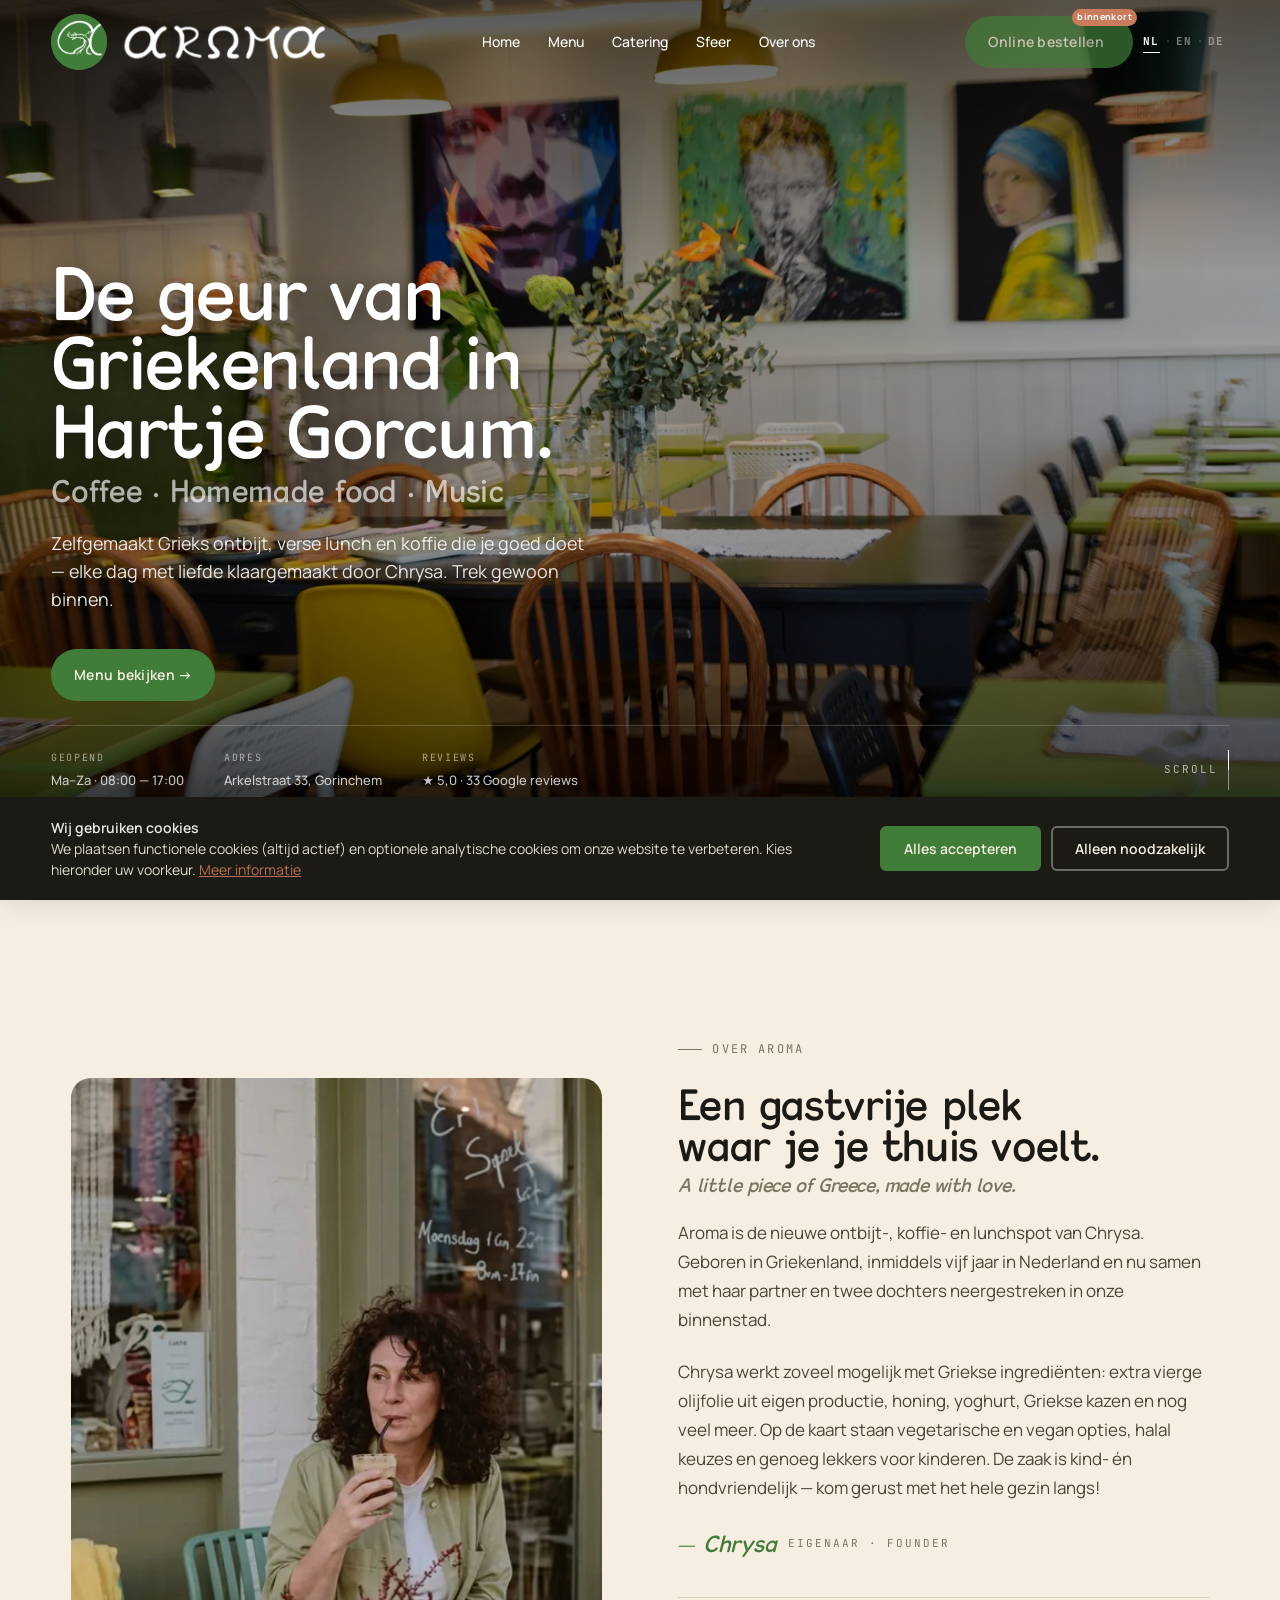
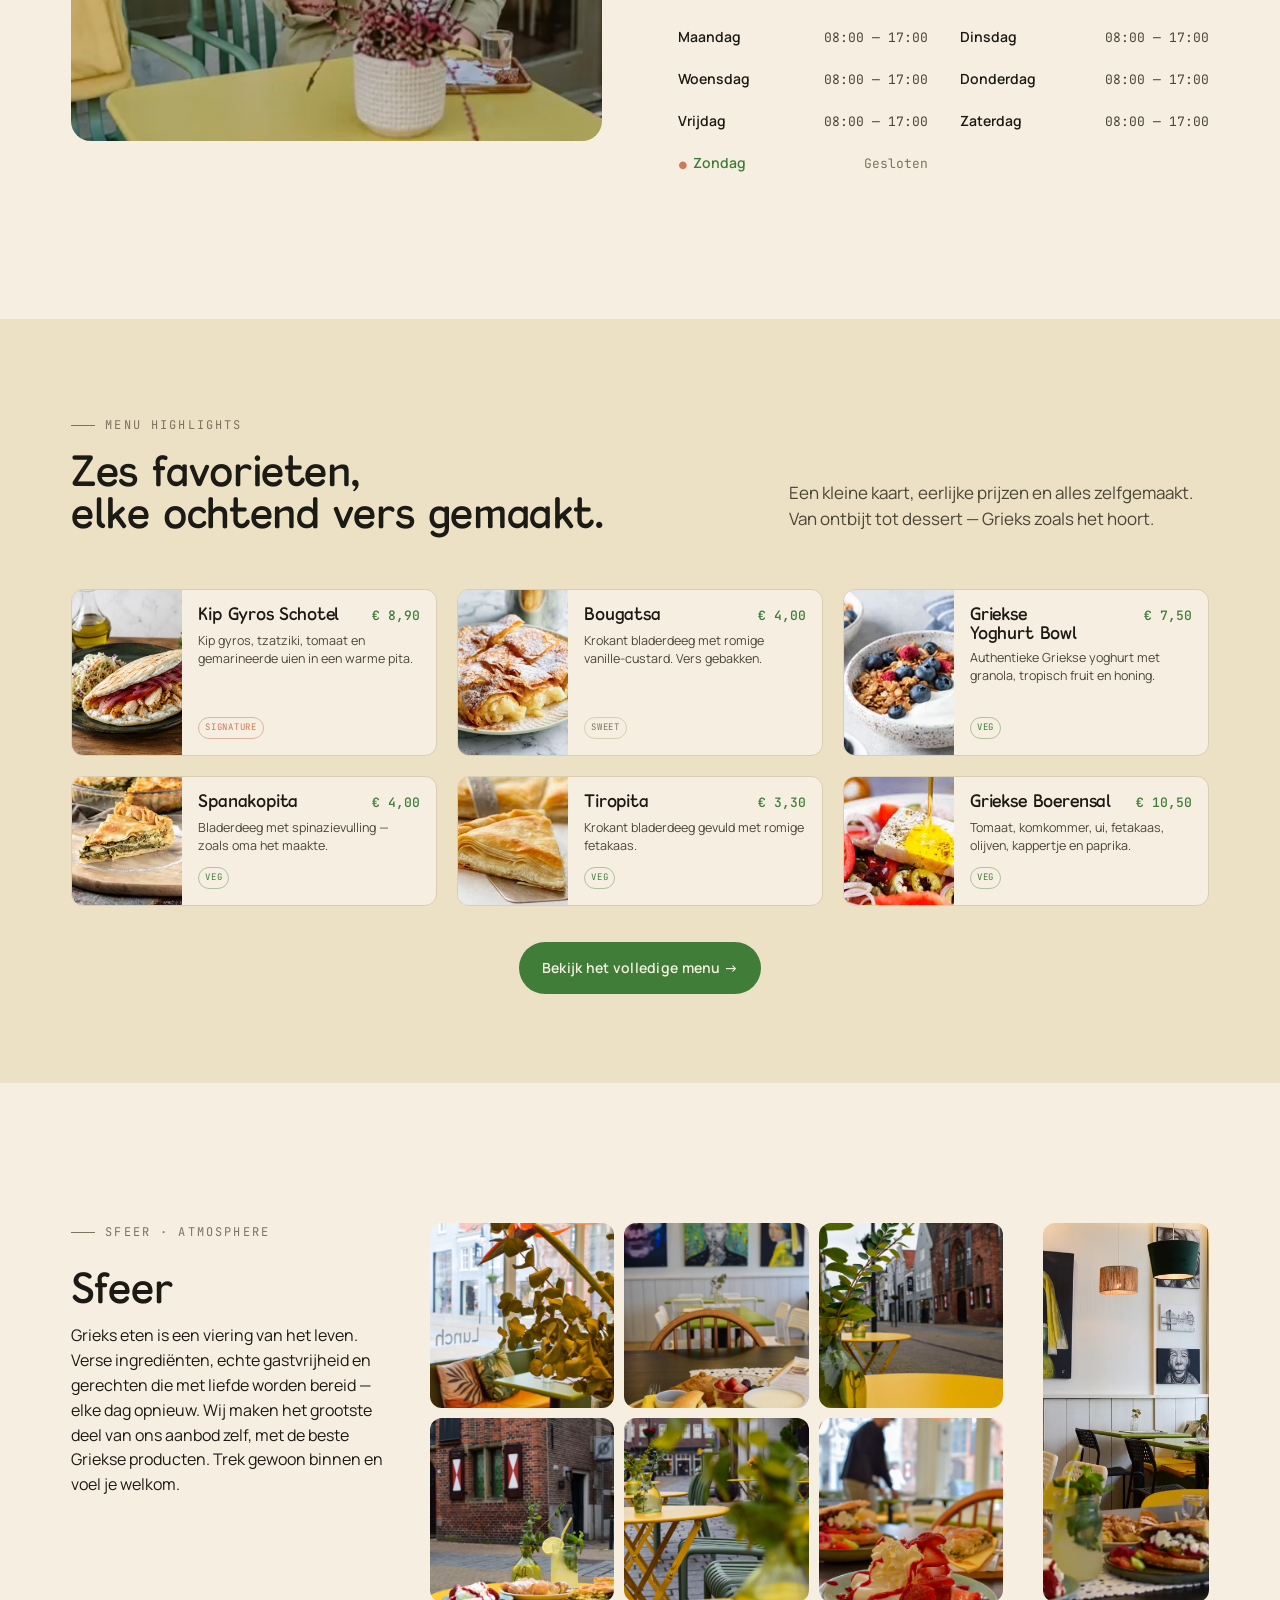
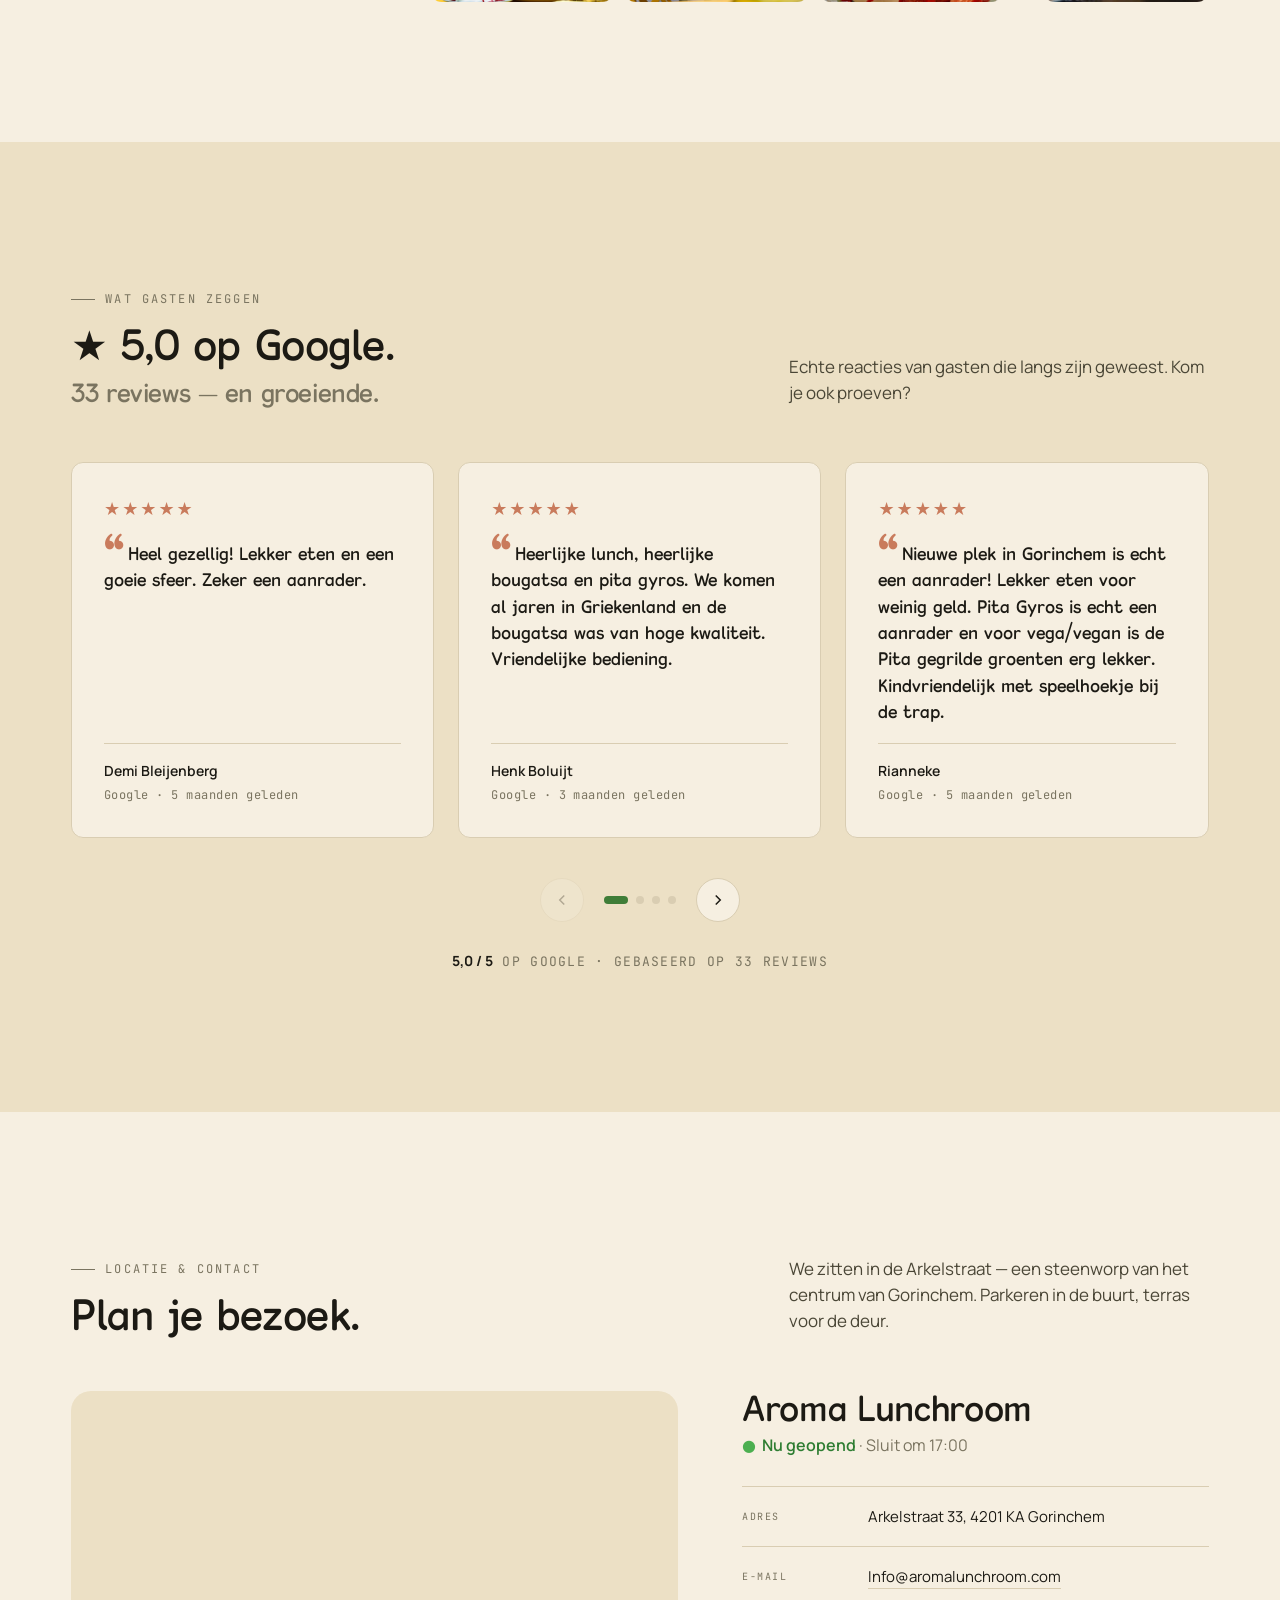
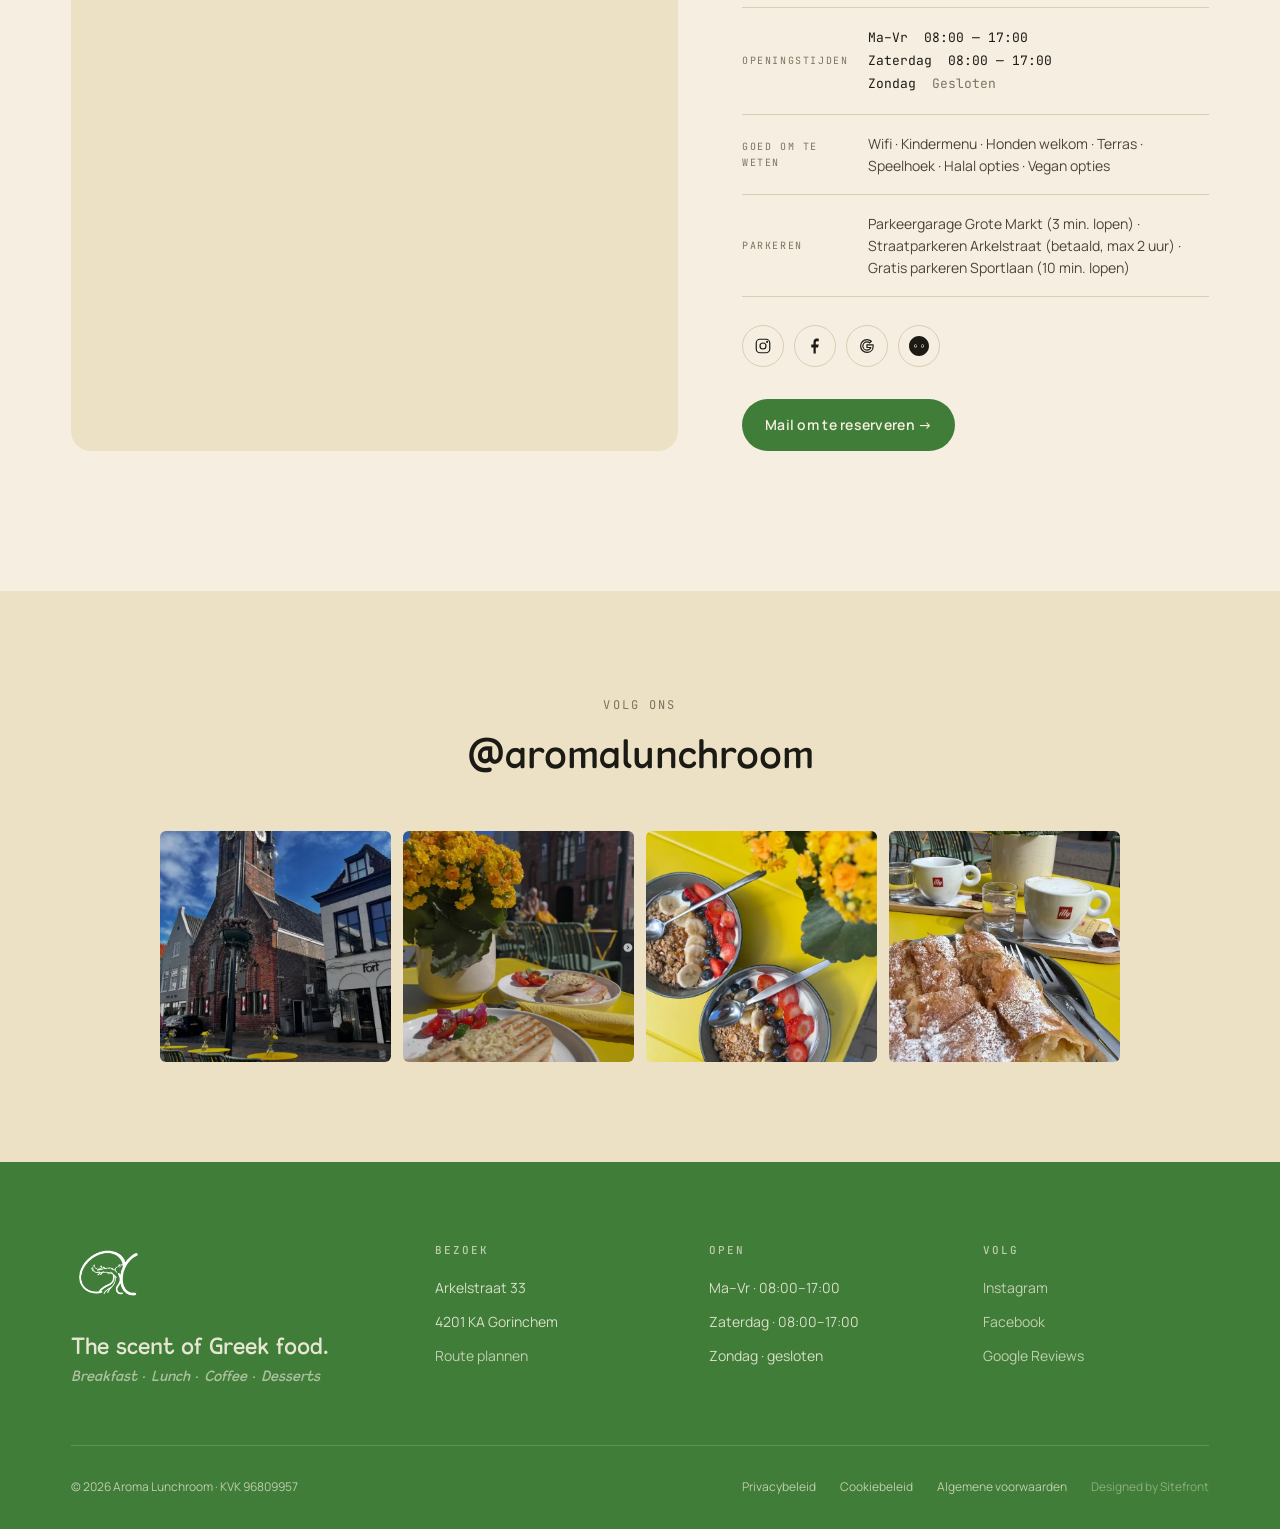
==== index.html @ 1a58359a "Menu-items vertaald in NL/EN/DE: gerechten, secties, beschrijvingen Co-Authored-By: Claude Sonnet 4." ====
<!doctype html>
<html lang="nl">
<head>
<meta charset="utf-8" />
<meta name="viewport" content="width=device-width, initial-scale=1" />
<title>Aroma Lunchroom — Hartje Gorcum</title>
<link rel="icon" href="project/assets/logo-3.png" type="image/png" />
<meta name="description" content="Aroma Lunchroom — Grieks ontbijt, lunch, koffie en zelfgemaakte desserts in Gorinchem. Arkelstraat 33, Ma–Za 08:00–17:00. ★ 5,0 op Google." />

<link rel="preconnect" href="https://fonts.googleapis.com">
<link rel="preconnect" href="https://fonts.gstatic.com" crossorigin>
<link href="https://fonts.googleapis.com/css2?family=Philosopher:wght@400;700&family=Fraunces:opsz,wght@9..144,400;9..144,500;9..144,600;9..144,700&family=Manrope:wght@400;500;600;700&family=JetBrains+Mono:wght@400;500&display=swap" rel="stylesheet">
<link href="https://fonts.googleapis.com/css2?family=GFS+Didot&display=swap" rel="stylesheet" />

<style>
@font-face {
  font-family: "Kingthings Clarity";
  src: url("project/assets/Kingthings Clarity1.1.ttf") format("truetype");
  font-weight: normal;
  font-style: normal;
  font-display: swap;
}

/* ---------- TOKENS ---------- */
:root {
  --bg: #f6efe1;
  --bg-2: #ece0c5;
  --ink: #1c1a14;
  --ink-2: #4a4636;
  --ink-3: #7a7460;
  --line: #d9cdb2;
  --brand: #3f7d38;
  --brand-ink: #f6efe1;
  --accent: #c97b5c;
  --accent-ink: #fff;
  --warm: #e8dcc4;
  --serif: "Kingthings Clarity", "Fraunces", Georgia, serif;
  --sans: "Manrope", system-ui, sans-serif;
  --mono: "JetBrains Mono", ui-monospace, Menlo, monospace;
  --r-sm: 6px;
  --r-md: 12px;
  --r-lg: 20px;
  --r-xl: 32px;
  --maxw: 1240px;
  --pad: clamp(20px, 4vw, 56px);
}

/* ---------- RESET ---------- */
*, *::before, *::after { box-sizing: border-box; }
html, body { margin: 0; padding: 0; }
body {
  background: var(--bg);
  color: var(--ink);
  font-family: var(--sans);
  font-size: 16px;
  line-height: 1.55;
  -webkit-font-smoothing: antialiased;
  text-rendering: optimizeLegibility;
}
img { max-width: 100%; display: block; }
a { color: inherit; }
button { font: inherit; cursor: pointer; }
p { margin: 0; }
h1, h2, h3, h4 {
  font-family: var(--serif);
  font-weight: 500;
  letter-spacing: -0.01em;
  color: var(--ink);
  margin: 0;
  text-wrap: balance;
}
h1 { font-size: clamp(48px, 8vw, 116px); line-height: 0.98; font-weight: 400; }
h2 { font-size: clamp(34px, 4.4vw, 60px); line-height: 1.02; }
h3 { font-size: clamp(20px, 1.6vw, 26px); line-height: 1.2; }

.wrap { max-width: var(--maxw); margin: 0 auto; padding: 0 var(--pad); }

/* ---------- EYEBROW ---------- */
.eyebrow {
  font-family: var(--mono);
  font-size: 12px;
  letter-spacing: 0.18em;
  text-transform: uppercase;
  color: var(--ink-3);
  display: inline-flex;
  align-items: center;
  gap: 10px;
}
.eyebrow::before {
  content: "";
  width: 24px; height: 1px;
  background: var(--ink-3);
  display: inline-block;
}
.eyebrow.center::before { display: none; }

/* ---------- BUTTONS ---------- */
.btn {
  display: inline-flex; align-items: center; gap: 10px;
  padding: 14px 22px;
  border-radius: 999px;
  font-family: var(--sans);
  font-weight: 600;
  font-size: 14px;
  letter-spacing: 0.02em;
  text-decoration: none;
  border: 1px solid transparent;
  transition: transform .15s ease, background .2s ease, color .2s ease, border-color .2s ease;
  white-space: nowrap;
}
.btn:hover { transform: translateY(-1px); }
.btn-primary { background: var(--brand); color: var(--brand-ink); }
.btn-primary:hover { background: var(--accent); color: var(--accent-ink); }
.btn-ghost { background: transparent; color: var(--ink); border-color: currentColor; }
.btn-ghost.on-dark { color: #fff; }
.btn-ghost:hover { background: var(--ink); color: var(--bg); }
.btn-ghost.on-dark:hover { background: #fff; color: var(--ink); border-color: #fff; }

/* ---------- NAV ---------- */
.nav {
  position: fixed; top: 0; left: 0; right: 0; z-index: 60;
  display: flex; align-items: center; justify-content: space-between;
  padding: 14px var(--pad);
  transition: background .25s ease, backdrop-filter .25s ease, padding .25s ease, border-color .25s ease, color .25s ease;
  border-bottom: 1px solid transparent;
  color: #fff;
}
.nav.scrolled {
  background: color-mix(in oklab, var(--bg) 88%, transparent);
  backdrop-filter: blur(14px) saturate(1.2);
  -webkit-backdrop-filter: blur(14px) saturate(1.2);
  border-color: var(--line);
  color: var(--ink);
  padding: 10px var(--pad);
}
.nav-brand {
  display: flex; align-items: center; justify-content: center;
  text-decoration: none; color: inherit;
}
.nav-logo-wrap { display: block; width: 56px; height: 56px; border-radius: 50%; overflow: hidden; flex-shrink: 0; background: #3f7d38; position: relative; isolation: isolate; }
.nav-brand-logo { width: 100%; height: 100%; object-fit: cover; object-position: 48% 42%; display: block; transform: scale(1.65); transform-origin: 48% 42%; }
.nav-brand-text { height: 48px; width: auto; display: block; margin-left: 10px; filter: brightness(0) invert(1); transition: filter .25s ease; }
.nav.scrolled .nav-brand-text { filter: brightness(0); }
.mobile-menu .nav-brand-text { filter: brightness(0); }
.nav-brand-sub { display: none; }
.nav-links { display: flex; align-items: center; gap: 28px; }
.nav-links a {
  text-decoration: none; font-weight: 500; font-size: 14px;
  position: relative; padding: 6px 0;
}
.nav-links a::after {
  content: ""; position: absolute; left: 0; right: 0; bottom: 0;
  height: 1px; background: currentColor;
  transform: scaleX(0); transform-origin: left;
  transition: transform .2s ease;
}
.nav-links a:hover::after { transform: scaleX(1); }
.nav-cta { display: flex; align-items: center; gap: 10px; }

/* ---------- LANGUAGE SWITCHER ---------- */
.lang-switch { display: flex; align-items: center; gap: 5px; margin-right: 4px; }
.lang-sep { font-family: var(--mono); font-size: 10px; opacity: 0.3; user-select: none; }
.lang-btn {
  background: none; border: none; cursor: pointer;
  font-family: var(--mono); font-size: 11px; font-weight: 700; letter-spacing: 0.12em;
  color: inherit; opacity: 0.45; padding: 2px 0;
  border-bottom: 1.5px solid transparent; transition: opacity .15s, border-color .15s;
}
.lang-btn:hover { opacity: 0.8; }
.lang-btn.active { opacity: 1; border-bottom-color: currentColor; }
/* Mobile lang in mobile-menu */
.mobile-lang-switch {
  display: flex; gap: 16px; padding: 14px 0; margin-bottom: 8px;
  border-bottom: 1px solid var(--line);
}
.mobile-lang-switch .lang-btn {
  font-size: 13px; letter-spacing: 0.1em; opacity: 0.45; color: var(--ink);
  border-bottom-color: transparent;
}
.mobile-lang-switch .lang-btn.active { opacity: 1; border-bottom-color: var(--brand); }
@media (max-width: 720px) { .lang-switch { display: none; } }

.nav-hamburger {
  display: none;
  width: 40px; height: 40px;
  border: 1px solid currentColor; background: transparent;
  border-radius: 50%;
  align-items: center; justify-content: center;
  color: inherit;
}
.nav-hamburger-icon { display: block; width: 16px; height: 1.5px; background: currentColor; position: relative; }
.nav-hamburger-icon::before, .nav-hamburger-icon::after {
  content: ""; position: absolute; left: 0; width: 16px; height: 1.5px; background: currentColor;
}
.nav-hamburger-icon::before { top: -5px; }
.nav-hamburger-icon::after { top: 5px; }

/* Mobile menu */
.mobile-menu {
  position: fixed; inset: 0; z-index: 80;
  background: var(--bg);
  display: flex; flex-direction: column; padding: 24px var(--pad);
  transform: translateY(-100%);
  transition: transform .35s cubic-bezier(.6,.05,.3,1), visibility 0s linear .35s;
  overflow: hidden;
  visibility: hidden;
  pointer-events: none;
}
.mobile-menu.open {
  transform: translateY(0);
  visibility: visible;
  pointer-events: auto;
  transition: transform .35s cubic-bezier(.6,.05,.3,1), visibility 0s linear 0s;
}
.mobile-menu-top { display: flex; align-items: center; justify-content: space-between; }
.mobile-close {
  width: 40px; height: 40px;
  border: 1px solid var(--line); background: transparent;
  border-radius: 50%;
  display: inline-flex; align-items: center; justify-content: center;
  font-size: 20px; color: var(--ink);
  cursor: pointer;
}
.mobile-menu-links {
  display: flex; flex-direction: column; gap: 4px;
  margin-top: 48px; flex: 1;
}
.mobile-menu-links a {
  font-family: var(--serif); font-size: 36px;
  text-decoration: none; padding: 12px 0;
  border-bottom: 1px solid var(--line);
  color: var(--ink);
}
.mobile-menu-foot { padding-top: 24px; }

/* ---------- HERO ---------- */
.hero {
  position: relative;
  min-height: 100vh;
  color: #fff;
  isolation: isolate;
  overflow: hidden;
}
.hero-media {
  position: absolute; inset: 0; z-index: -1;
}
.hero-media img {
  width: 100%; height: 100%; object-fit: cover;
}
.hero-media::after {
  content: ""; position: absolute; inset: 0;
  background:
    linear-gradient(180deg,
      rgba(0,0,0,0.55) 0%,
      rgba(0,0,0,0.15) 30%,
      rgba(0,0,0,0.35) 60%,
      rgba(0,0,0,0.82) 100%),
    radial-gradient(80% 60% at 50% 60%, transparent 0%, rgba(0,0,0,0.25) 100%);
  z-index: 1;
}
.hero-full {
  display: grid;
  grid-template-rows: 1fr auto;
  padding: 0 var(--pad) 80px;
}
.hero-content { align-self: end; max-width: 1100px; padding-bottom: 24px; }
.hero-tagline { display: block; margin-bottom: 20px; }
.hero-full h1 { color: #fff; text-shadow: 0 2px 24px rgba(0,0,0,0.4); }
.hero-sub { text-shadow: 0 1px 8px rgba(0,0,0,0.3); }
.hero-full h1 .en {
  display: block;
  font-size: 0.42em;
  color: rgba(255,255,255,0.65);
  margin-top: 12px;
  font-weight: 400;
  letter-spacing: 0.01em;
}
.hero-sub {
  font-size: clamp(16px, 1.4vw, 19px);
  color: rgba(255,255,255,0.88);
  max-width: 540px;
  margin-top: 24px;
  line-height: 1.55;
}
.hero-cta-row { margin-top: 36px; display: flex; gap: 14px; flex-wrap: wrap; }
.hero-bottom {
  display: flex; align-items: end; justify-content: space-between;
  gap: 32px; padding-top: 24px;
  border-top: 1px solid rgba(255,255,255,0.18);
}
.hero-meta { display: flex; gap: 40px; flex-wrap: wrap; color: rgba(255,255,255,0.8); font-size: 13px; }
.hero-meta-item .label {
  font-family: var(--mono); text-transform: uppercase; letter-spacing: 0.16em;
  font-size: 10px; opacity: 0.7; display: block; margin-bottom: 4px;
}
.hero-meta-item .val { font-weight: 500; }
.scroll-indicator {
  display: flex; align-items: center; gap: 10px;
  font-family: var(--mono); font-size: 11px; letter-spacing: 0.18em; text-transform: uppercase;
  color: rgba(255,255,255,0.65);
}
.scroll-indicator .line {
  width: 1px; height: 40px; background: rgba(255,255,255,0.5);
  position: relative; overflow: hidden;
}
.scroll-indicator .line::after {
  content: ""; position: absolute; top: 0; left: 0; right: 0; height: 50%;
  background: #fff;
  animation: scroll-dot 1.8s ease-in-out infinite;
}
@keyframes scroll-dot {
  0% { transform: translateY(-100%); }
  100% { transform: translateY(200%); }
}

/* ---------- SECTIONS ---------- */
section { padding: clamp(80px, 11vw, 140px) 0; position: relative; }
.section-head {
  display: flex; align-items: end; justify-content: space-between;
  gap: 32px; margin-bottom: 56px; flex-wrap: wrap;
}
.section-head h2 { max-width: 720px; }
.section-head .lead { color: var(--ink-2); max-width: 420px; font-size: 17px; }

/* ---------- OVER ONS ---------- */
.over { background: var(--bg); }
.over-grid {
  display: grid;
  grid-template-columns: 1fr 1fr;
  gap: clamp(40px, 6vw, 90px);
  align-items: center;
}
.over-photo {
  aspect-ratio: 4/5;
  border-radius: var(--r-lg);
  overflow: hidden;
}
.over-photo img { width: 100%; height: 100%; object-fit: cover; }
.over-text { display: flex; flex-direction: column; gap: 24px; }
.over-text h2 .en {
  display: block; font-size: 0.45em; color: var(--ink-3);
  font-style: italic; margin-top: 10px; font-weight: 400;
}
.over-text p { color: var(--ink-2); font-size: 17px; line-height: 1.7; }
.over-signature {
  font-family: var(--serif); font-style: italic; font-size: 22px; color: var(--brand);
  display: flex; align-items: center; gap: 12px;
}
.over-signature .name-label {
  font-family: var(--mono); font-style: normal; font-size: 11px;
  letter-spacing: 0.18em; text-transform: uppercase; color: var(--ink-3);
}
.hours {
  margin-top: 12px; border-top: 1px solid var(--line); padding-top: 24px;
  display: grid; grid-template-columns: 1fr 1fr; gap: 12px 32px;
}
.hours-item { display: flex; justify-content: space-between; align-items: baseline; gap: 16px; padding: 4px 0; }
.hours-item .day { font-weight: 600; font-size: 14px; }
.hours-item .time { font-family: var(--mono); font-size: 13px; color: var(--ink-2); }
.hours-item.closed .time { color: var(--ink-3); }
.hours-item.today { color: var(--brand); }
.hours-item.today .day::before { content: "●"; color: var(--accent); margin-right: 6px; font-size: 10px; vertical-align: middle; }

/* ---------- MENU ---------- */
.menu { background: var(--bg-2); padding: clamp(60px, 7vw, 96px) 0; }
.menu-grid { display: grid; grid-template-columns: repeat(3, 1fr); gap: 20px; }
.menu-card {
  background: var(--bg); border: 1px solid var(--line);
  border-radius: var(--r-md); overflow: hidden; display: flex;
  transition: transform .25s ease, box-shadow .25s ease, border-color .25s ease;
}
.menu-card:hover { transform: translateY(-3px); box-shadow: 0 14px 30px -22px rgba(0,0,0,0.22); border-color: var(--accent); }
.menu-card-photo { width: 110px; flex-shrink: 0; align-self: stretch; }
.menu-card-photo img { width: 100%; height: 100%; object-fit: cover; }
.menu-card-body { padding: 14px 16px 16px; display: flex; flex-direction: column; gap: 6px; flex: 1; min-width: 0; }
.menu-card-head { display: flex; justify-content: space-between; align-items: baseline; gap: 12px; }
.menu-card-title { font-family: var(--serif); font-size: 17px; font-weight: 500; line-height: 1.15; }
.menu-card-title .en { display: block; font-size: 11px; color: var(--ink-3); font-style: italic; margin-top: 2px; font-weight: 400; }
.menu-card-price { font-family: var(--mono); font-size: 13px; font-weight: 500; color: var(--brand); white-space: nowrap; }
.menu-card-desc { color: var(--ink-2); font-size: 12.5px; line-height: 1.45; }
.menu-card-tags { display: flex; gap: 5px; flex-wrap: wrap; margin-top: auto; padding-top: 6px; }
.menu-tag {
  font-family: var(--mono); font-size: 9px; letter-spacing: 0.08em; text-transform: uppercase;
  padding: 3px 6px; border-radius: 999px; border: 1px solid var(--line); color: var(--ink-3);
}
.menu-tag.veg { color: var(--brand); border-color: color-mix(in oklab, var(--brand) 40%, transparent); }
.menu-tag.hot { color: var(--accent); border-color: color-mix(in oklab, var(--accent) 50%, transparent); }
.menu-footer { display: flex; justify-content: center; margin-top: 36px; }

/* ---------- GALLERY ---------- */
.gallery { background: var(--bg); }
.gallery-layout { display: grid; grid-template-columns: 1fr 1.8fr 0.52fr; gap: 40px; align-items: stretch; }
.gallery-text { display: flex; flex-direction: column; gap: 16px; }
.gallery-portrait { border-radius: var(--r-md); overflow: hidden; }
.gallery-portrait img { width: 100%; height: 100%; object-fit: cover; transition: transform .5s ease; display: block; }
.gallery-portrait:hover img { transform: scale(1.04); }
.gallery-grid {
  display: grid; grid-template-columns: repeat(3, 1fr);
  gap: 10px;
  align-content: start;
}
.gallery-item { border-radius: var(--r-md); overflow: hidden; position: relative; aspect-ratio: 1; }
.gallery-item img { width: 100%; height: 100%; object-fit: cover; transition: transform .5s ease; }
.gallery-item:hover img { transform: scale(1.05); }

/* ---------- REVIEWS ---------- */
.reviews { background: var(--bg-2); }
.reviews-carousel-outer { overflow: hidden; }
.reviews-track {
  display: flex;
  gap: 24px;
  transition: transform .45s cubic-bezier(.4,0,.2,1);
  will-change: transform;
  align-items: stretch;
}
.review-card {
  flex: 0 0 calc((100% - 48px) / 3);
  background: var(--bg); border: 1px solid var(--line);
  border-radius: var(--r-md); padding: 32px;
  display: flex; flex-direction: column; gap: 18px;
}
.review-stars { display: flex; gap: 2px; color: var(--accent); font-size: 18px; letter-spacing: 2px; }
.review-quote {
  font-family: var(--serif); font-size: 17px; line-height: 1.55;
  color: var(--ink); flex: 1; font-weight: 400;
}
.review-quote::before {
  content: "\201C"; font-size: 56px; line-height: 0; vertical-align: -20px;
  color: var(--accent); margin-right: 4px; font-family: var(--serif);
}
.review-foot {
  display: flex; flex-direction: column; gap: 4px;
  padding-top: 16px; border-top: 1px solid var(--line);
}
.review-name { font-weight: 600; font-size: 14px; }
.review-meta { font-size: 12px; color: var(--ink-3); font-family: var(--mono); letter-spacing: 0.04em; }
.reviews-controls {
  display: flex; align-items: center; justify-content: center;
  gap: 20px; margin-top: 40px;
}
.reviews-arrow {
  width: 44px; height: 44px; border-radius: 50%;
  border: 1.5px solid var(--line); background: var(--bg);
  cursor: pointer; display: grid; place-items: center;
  transition: background .15s, border-color .15s, color .15s;
  color: var(--ink); flex-shrink: 0;
}
.reviews-arrow:hover { background: var(--brand); border-color: var(--brand); color: var(--brand-ink); }
.reviews-arrow:disabled { opacity: 0.28; pointer-events: none; }
.reviews-dots { display: flex; gap: 8px; align-items: center; }
.reviews-dot {
  width: 8px; height: 8px; border-radius: 4px;
  background: var(--line); border: none; padding: 0;
  cursor: pointer; transition: background .2s, width .2s;
}
.reviews-dot.active { background: var(--brand); width: 24px; }
.reviews-footer {
  text-align: center; margin-top: 28px;
  color: var(--ink-3); font-size: 13px; font-family: var(--mono);
  letter-spacing: 0.1em; text-transform: uppercase;
}
.reviews-footer strong { color: var(--ink); font-family: var(--sans); letter-spacing: 0; text-transform: none; font-size: 14px; }

/* ---------- LOCATION ---------- */
.location { background: var(--bg); }
.location-grid {
  display: grid; grid-template-columns: 1.3fr 1fr;
  gap: clamp(40px, 5vw, 80px); align-items: stretch;
}
.location-map {
  position: relative; border-radius: var(--r-lg); overflow: hidden;
  min-height: 500px; background: var(--bg-2);
}
.location-map iframe {
  width: 100%; height: 100%; position: absolute; inset: 0; border: 0;
}
.location-info { display: flex; flex-direction: column; }
.location-info h2 { margin-bottom: 24px; }
.contact-list { display: flex; flex-direction: column; gap: 0; margin-top: 8px; }
.contact-row {
  display: grid; grid-template-columns: 110px 1fr;
  padding: 18px 0; border-top: 1px solid var(--line); align-items: center; gap: 16px;
}
.contact-row:last-child { border-bottom: 1px solid var(--line); }
.contact-label { font-family: var(--mono); font-size: 10px; letter-spacing: 0.16em; text-transform: uppercase; color: var(--ink-3); }
.contact-val { font-size: 15px; }
.contact-val a { text-decoration: none; border-bottom: 1px solid var(--line); padding-bottom: 1px; }
.contact-val a:hover { color: var(--accent); border-color: var(--accent); }
.contact-val.hours-mini { font-family: var(--mono); font-size: 13px; line-height: 1.8; }
.open-dot { color: #2e7d32; font-weight: 600; }
.open-dot::before { content: "●"; color: #4caf50; margin-right: 6px; }
.socials { display: flex; gap: 10px; margin-top: 28px; }
.social-btn {
  width: 42px; height: 42px; border-radius: 50%;
  border: 1px solid var(--line);
  display: grid; place-items: center;
  text-decoration: none; color: var(--ink);
  transition: all .2s ease;
}
.social-btn:hover { background: var(--brand); color: var(--brand-ink); border-color: var(--brand); }
.location-cta { margin-top: 32px; }

/* ---------- INSTAGRAM ---------- */
.insta { background: var(--bg-2); padding: clamp(60px, 8vw, 100px) 0; }
.insta-head { text-align: center; margin-bottom: 48px; }
.insta-handle { font-family: var(--serif); font-size: clamp(28px, 3vw, 40px); font-weight: 500; margin-top: 8px; }
.insta-handle a { text-decoration: none; }
.insta-handle a:hover { color: var(--accent); }
.insta-strip { display: grid; grid-template-columns: repeat(4, 1fr); gap: 12px; max-width: 960px; margin: 0 auto; }
.insta-tile {
  aspect-ratio: 1/1; border-radius: var(--r-sm); overflow: hidden;
  position: relative; cursor: pointer; display: block;
}
.insta-tile img { width: 100%; height: 100%; object-fit: cover; transition: transform .4s ease; }
.insta-tile:hover img { transform: scale(1.08); }
.insta-tile::after {
  content: ""; position: absolute; inset: 0;
  background: color-mix(in oklab, var(--ink) 50%, transparent);
  opacity: 0; transition: opacity .2s ease;
}
.insta-tile:hover::after { opacity: 1; }
.insta-tile-icon {
  position: absolute; top: 50%; left: 50%; transform: translate(-50%, -50%);
  z-index: 1; color: #fff; opacity: 0; transition: opacity .2s ease;
}
.insta-tile:hover .insta-tile-icon { opacity: 1; }

/* ---------- FOOTER ---------- */
.footer { background: var(--brand); color: var(--brand-ink); padding: 80px 0 32px; }
.footer-grid {
  display: grid; grid-template-columns: 1.4fr 1fr 1fr 1fr;
  gap: 48px; margin-bottom: 60px;
}
.footer-brand { display: flex; flex-direction: column; gap: 18px; max-width: 360px; }
.footer-brand-mark {
  width: 72px; height: 72px;
  background: #3f7d38; border-radius: 10px;
  overflow: hidden;
  display: block;
  position: relative; isolation: isolate;
}
.footer-brand-mark img { width: 100%; height: 100%; object-fit: cover; object-position: 48% 42%; display: block; transform: scale(1.65); transform-origin: 48% 42%; }
.footer-tagline { font-family: var(--serif); font-size: 22px; line-height: 1.3; opacity: 0.92; }
.footer-tagline .en { display: block; font-style: italic; font-size: 14px; opacity: 0.65; margin-top: 6px; }
.footer-col h4 {
  font-family: var(--mono); font-size: 11px; letter-spacing: 0.18em; text-transform: uppercase;
  color: color-mix(in oklab, var(--brand-ink) 70%, transparent);
  font-weight: 500; margin-bottom: 18px;
}
.footer-col ul { list-style: none; padding: 0; margin: 0; display: flex; flex-direction: column; gap: 12px; }
.footer-col li { font-size: 14px; opacity: 0.85; }
.footer-col a { text-decoration: none; font-size: 14px; opacity: 0.85; }
.footer-col a:hover { opacity: 1; color: var(--accent); }
.footer-bottom {
  display: flex; justify-content: space-between; align-items: center;
  flex-wrap: wrap; gap: 16px; padding-top: 32px;
  border-top: 1px solid color-mix(in oklab, var(--brand-ink) 18%, transparent);
  font-size: 12px; color: color-mix(in oklab, var(--brand-ink) 70%, transparent);
}
.footer-bottom-links { display: flex; gap: 24px; }
.footer-bottom-links a { text-decoration: none; }
.footer-bottom-links a:hover { color: var(--accent); }

/* ---------- RESPONSIVE ---------- */
@media (max-width: 1024px) {
  .menu-grid { grid-template-columns: repeat(2, 1fr); }
.location-grid { grid-template-columns: 1fr; }
  .location-map { min-height: 360px; }
  .footer-grid { grid-template-columns: 1fr 1fr; }
  .gallery-layout { grid-template-columns: 1fr; gap: 32px; }
  .gallery-grid { grid-template-columns: repeat(3, 1fr); }
  .gallery-portrait { aspect-ratio: 16/9; }
  .insta-strip { grid-template-columns: repeat(3, 1fr); }
}

@media (min-width: 721px) and (max-width: 1400px) {
  h1 { font-size: clamp(40px, 5.5vw, 76px); }
  h2 { font-size: clamp(26px, 3.2vw, 46px); }
  .hero-full { padding-top: 90px; padding-bottom: 110px; }
  .hero-content { align-self: end; }
}

@media (max-width: 720px) {
  /* NAV */
  .nav-links, .nav-cta .btn:not(.always-show) { display: none; }
  .nav-hamburger { display: inline-flex; }
  .nav { padding: 14px var(--pad); }
  .nav-logo-wrap { width: 40px; height: 40px; }
  .nav-brand-text { height: 20px; }
  .nav-cta .always-show { font-size: 11px; padding: 7px 12px; padding-right: 22px; }

  /* SECTIONS */
  section { padding: clamp(56px, 12vw, 80px) 0; }
  .section-head { margin-bottom: 28px; flex-direction: column; align-items: flex-start; gap: 12px; }
  .section-head .lead { font-size: 15px; max-width: 100%; }

  /* HERO */
  h1 { font-size: clamp(38px, 11vw, 60px); }
  .hero-full { padding-bottom: 48px; }
  .hero-content { padding-bottom: 16px; }
  .hero-sub { font-size: 15px; margin-top: 16px; }
  .hero-cta-row { margin-top: 24px; gap: 10px; }
  .hero-cta-row .btn { padding: 12px 18px; font-size: 13px; }
  .hero-bottom { flex-direction: column; align-items: flex-start; gap: 20px; padding-top: 20px; }
  .hero-meta { gap: 16px; flex-direction: column; }
  .hero-meta-item .val { font-size: 13px; }
  .scroll-indicator { display: none; }

  /* OVER ONS */
  .over-grid { grid-template-columns: 1fr; gap: 32px; }
  .over-photo { aspect-ratio: 3/2; }
  .over-text { gap: 16px; }
  .over-text p { font-size: 15px; }
  .hours { grid-template-columns: 1fr; gap: 0; }

  /* MENU */
  .menu-grid {
    display: flex; overflow-x: auto; gap: 14px;
    scroll-snap-type: x mandatory; -webkit-overflow-scrolling: touch;
    padding-bottom: 12px; grid-template-columns: unset;
  }
  .menu-grid::-webkit-scrollbar { height: 4px; }
  .menu-grid::-webkit-scrollbar-thumb { background: var(--line); border-radius: 4px; }
  .menu-card { flex: 0 0 260px; scroll-snap-align: start; }
  .menu-card-photo { width: 90px; }
  .menu-card-body { padding: 10px 12px 12px; }
  .menu-card-title { font-size: 15px; }

  /* GALLERY */
  .gallery-grid { grid-template-columns: repeat(2, 1fr); gap: 8px; }

  /* REVIEWS */
  .review-card { flex: 0 0 82vw; }
  .review-quote {
    font-size: 15px; line-height: 1.45;
    display: -webkit-box; -webkit-line-clamp: 3; -webkit-box-orient: vertical; overflow: hidden;
  }
  .review-quote.expanded { display: block; overflow: visible; -webkit-line-clamp: unset; }
  .review-expand-btn {
    background: none; border: none; padding: 0; margin-top: 6px;
    font-size: 13px; color: var(--brand); cursor: pointer;
    font-family: var(--sans); font-weight: 500; display: block;
  }
  .review-quote::before { font-size: 36px; vertical-align: -14px; }
  .reviews-footer { margin-top: 20px; }

  /* LOCATION */
  .location-grid { grid-template-columns: 1fr; }
  .location-map { min-height: 280px; }
  .contact-row { grid-template-columns: 1fr; gap: 3px; padding: 12px 0; }
  .contact-label { font-size: 9px; }
  .socials { margin-top: 20px; }
  .location-cta { margin-top: 20px; }

  /* INSTAGRAM */
  .insta-strip { grid-template-columns: repeat(2, 1fr); gap: 8px; max-width: 100%; }
  .insta-tile { flex: unset; }

  /* FOOTER */
  .footer { padding: 48px 0 24px; }
  .footer-grid { grid-template-columns: 1fr; gap: 24px; margin-bottom: 36px; }
  .footer-col h4 { margin-bottom: 10px; }
  .footer-col ul { gap: 8px; }
  .footer-bottom { flex-direction: column; align-items: flex-start; gap: 12px; }
  .footer-bottom-links { gap: 16px; flex-wrap: wrap; }
}

/* ---------- COOKIE BANNER ---------- */
.cookie-banner {
  position: fixed;
  bottom: 0; left: 0; right: 0;
  z-index: 9999;
  background: var(--ink);
  color: #f6efe1;
  padding: 20px var(--pad);
  display: flex;
  align-items: center;
  gap: 24px;
  flex-wrap: wrap;
  box-shadow: 0 -4px 32px rgba(0,0,0,0.18);
  transform: translateY(100%);
  transition: transform .35s cubic-bezier(.22,.68,0,1.2);
}
.cookie-banner.visible { transform: translateY(0); }
.cookie-banner-text {
  flex: 1;
  min-width: 220px;
  font-size: 14px;
  line-height: 1.5;
  opacity: 0.9;
}
.cookie-banner-text strong { color: #fff; font-weight: 600; }
.cookie-banner-text a { color: var(--accent); text-decoration: underline; }
.cookie-banner-btns {
  display: flex;
  gap: 10px;
  flex-shrink: 0;
}
.cookie-btn {
  padding: 10px 22px;
  border-radius: 6px;
  border: 2px solid rgba(255,255,255,0.35);
  font-family: var(--sans);
  font-size: 14px;
  font-weight: 600;
  cursor: pointer;
  transition: background .15s, border-color .15s;
  white-space: nowrap;
}
.cookie-btn-accept {
  background: var(--brand);
  color: var(--brand-ink);
  border-color: var(--brand);
}
.cookie-btn-accept:hover { background: #4e9645; border-color: #4e9645; }
.cookie-btn-decline {
  background: transparent;
  color: #f6efe1;
}
.cookie-btn-decline:hover { background: rgba(255,255,255,0.1); border-color: rgba(255,255,255,0.6); }
@media (max-width: 600px) {
  .cookie-banner { flex-direction: column; align-items: stretch; gap: 16px; }
  .cookie-banner-btns { flex-direction: column; }
  .cookie-btn { text-align: center; }
}

/* -------- MENU TABS (volledige menukaart) -------- */
.menu-tabs { display:flex; flex-wrap:wrap; gap:0; border-bottom:2px solid var(--line); margin-bottom:48px; }
.menu-tab-btn { background:none; border:none; border-bottom:2px solid transparent; margin-bottom:-2px; padding:11px 20px; font-family:var(--sans); font-size:12px; font-weight:700; letter-spacing:0.1em; text-transform:uppercase; color:var(--ink-3); cursor:pointer; transition:color .15s,border-color .15s; white-space:nowrap; }
.menu-tab-btn:hover { color:var(--ink); }
.menu-tab-btn.active { color:var(--brand); border-bottom-color:var(--brand); }
.menu-tab-panel { display:none; }
.menu-tab-panel.active { display:block; }
.menu-tab-content { display:grid; grid-template-columns:repeat(auto-fill,minmax(320px,1fr)); gap:40px 56px; }
.menu-section-header { margin-bottom:10px; padding-bottom:8px; border-bottom:1px solid var(--line); }
.menu-section-title { font-family:var(--sans); font-size:10px; font-weight:700; letter-spacing:0.18em; text-transform:uppercase; color:var(--brand); margin:0 0 3px; }
.menu-section-note { font-size:11px; color:var(--ink-3); font-style:italic; margin:0; line-height:1.4; }
.menu-item-list { display:flex; flex-direction:column; }
.menu-item-row { display:flex; justify-content:space-between; align-items:flex-start; gap:16px; padding:9px 0; border-bottom:1px dotted var(--line); }
.menu-item-row:last-child { border-bottom:none; }
.menu-item-main { flex:1; min-width:0; }
.menu-item-name { display:block; font-size:14px; font-weight:600; color:var(--ink); line-height:1.3; }
.menu-item-desc { display:block; font-size:12px; color:var(--ink-3); line-height:1.4; margin-top:2px; }
.menu-item-price { font-family:var(--mono); font-size:13px; font-weight:500; color:var(--brand); white-space:nowrap; flex-shrink:0; padding-top:1px; }
.menu-allergen { margin-top:52px; padding:18px 22px; background:var(--bg-2); border-radius:var(--r-md); border:1px solid var(--line); font-size:13px; color:var(--ink-2); line-height:1.6; }
.menu-allergen p { margin:0 0 4px; }
.menu-allergen p:last-child { margin-bottom:0; }
@media (max-width:768px) {
  .menu-tab-btn { padding:9px 13px; font-size:11px; }
  .menu-tab-content { grid-template-columns:1fr; gap:32px; }
}

</style>
</head>
<body>

<!-- NAV -->
<header class="nav" id="nav">
  <a href="#top" class="nav-brand">
    <span class="nav-logo-wrap">
      <img src="project/assets/logo-3.png" alt="Aroma Lunchroom" class="nav-brand-logo" />
    </span>
    <img src="project/assets/aroma-text.png" alt="AROMA" class="nav-brand-text" />
  </a>
  <nav class="nav-links">
    <a href="index.html">Home</a>
    <a href="menu.html">Menu</a>
    <a href="catering.html">Catering</a>
    <a href="#sfeer" data-i18n="nav.sfeer">Sfeer</a>
    <a href="#over" data-i18n="nav.over">Over ons</a>
  </nav>
  <div class="nav-cta">
    <span style="position:relative;display:inline-flex;flex-shrink:0;">
      <a href="menu.html" class="btn btn-primary always-show" style="pointer-events:none;opacity:0.7;cursor:default;padding-right:28px;"><span data-i18n="nav.order">Online bestellen</span></a>
      <span style="position:absolute;top:-7px;right:-4px;background:var(--accent);color:#fff;font-size:9px;font-weight:700;letter-spacing:0.04em;padding:2px 5px;border-radius:20px;white-space:nowrap;line-height:1.4;"><span data-i18n="nav.soon">binnenkort</span></span>
    </span>
    <div class="lang-switch" aria-label="Taal kiezen">
    <button class="lang-btn" data-lang="nl" aria-pressed="true">NL</button>
    <span class="lang-sep" aria-hidden="true">·</span>
    <button class="lang-btn" data-lang="en" aria-pressed="false">EN</button>
    <span class="lang-sep" aria-hidden="true">·</span>
    <button class="lang-btn" data-lang="de" aria-pressed="false">DE</button>
  </div>
    <button class="nav-hamburger" id="hamburger-btn" aria-label="Open menu">
      <span class="nav-hamburger-icon"></span>
    </button>
  </div>
</header>

<!-- MOBILE MENU -->
<div class="mobile-menu" id="mobile-menu">
  <div class="mobile-menu-top">
    <a href="#top" class="nav-brand" onclick="closeMobileMenu()">
      <span class="nav-logo-wrap">
        <img src="project/assets/logo-3.png" alt="Aroma Lunchroom" class="nav-brand-logo" />
      </span>
      <img src="project/assets/aroma-text.png" alt="AROMA" class="nav-brand-text" />
    </a>
    <button class="mobile-close" id="mobile-close-btn" aria-label="Sluit menu">&#x2715;</button>
  </div>
  <div class="mobile-lang-switch" aria-label="Taal kiezen">
    <button class="lang-btn" data-lang="nl">NL</button>
    <button class="lang-btn" data-lang="en">EN</button>
    <button class="lang-btn" data-lang="de">DE</button>
  </div>
  <div class="mobile-menu-links">
    <a href="index.html" onclick="closeMobileMenu()">Home</a>
    <a href="menu.html">Menu</a>
    <a href="catering.html">Catering</a>
    <a href="#sfeer" data-i18n="nav.sfeer" onclick="closeMobileMenu()">Sfeer</a>
    <a href="#over" data-i18n="nav.over" onclick="closeMobileMenu()">Over ons</a>
  </div>
  <div class="mobile-menu-foot">
    <a href="#reserveer" class="btn btn-primary" style="width:100%;justify-content:center" onclick="closeMobileMenu()"><span data-i18n="nav.reserve">Reserveer een tafel</span></a>
  </div>
</div>

<!-- HERO -->
<section class="hero hero-full" id="top">
  <div class="hero-media">
    <img
      src="project/uploads/hero-aroma37.webp"
      alt="Aroma Lunchroom interieur — groene tafels, kunst aan de muur"
      loading="eager"
    />
  </div>
  <div class="hero-content">
    <h1>
      <span data-i18n-html="hero.tagline.html">De geur van<br>Griekenland in<br>Hartje Gorcum.</span>
      <span class="en">Coffee · Homemade food · Music</span>
    </h1>
    <p class="hero-sub" data-i18n="hero.sub">Zelfgemaakt Grieks ontbijt, verse lunch en koffie die je goed doet — elke dag met liefde klaargemaakt door Chrysa. Trek gewoon binnen.</p>
    <div class="hero-cta-row">
      <a href="menu.html" class="btn btn-primary" data-i18n="hero.cta">Menu bekijken →</a>
    </div>
  </div>
  <div class="hero-bottom">
    <div class="hero-meta">
      <div class="hero-meta-item">
        <span class="label" data-i18n="hero.label.open">Geopend</span>
        <span class="val">Ma–Za · 08:00 — 17:00</span>
      </div>
      <div class="hero-meta-item">
        <span class="label" data-i18n="hero.label.address">Adres</span>
        <span class="val">Arkelstraat 33, Gorinchem</span>
      </div>
      <div class="hero-meta-item">
        <span class="label" data-i18n="hero.label.reviews">Reviews</span>
        <span class="val">★ 5,0 · 33 Google reviews</span>
      </div>
    </div>
    <div class="scroll-indicator">
      <span>Scroll</span>
      <span class="line"></span>
    </div>
  </div>
</section>

<!-- OVER ONS -->
<section class="over" id="over">
  <div class="wrap">
    <div class="over-grid">
      <div class="over-photo">
        <img
          src="project/uploads/owner-chrysa.webp"
          alt="Chrysa, eigenaar van Aroma Lunchroom, op het terras"
          loading="lazy"
        />
      </div>
      <div class="over-text">
        <span class="eyebrow" data-i18n="over.eyebrow">Over Aroma</span>
        <h2>
          <span data-i18n-html="over.h2.html">Een gastvrije plek<br>waar je je thuis voelt.</span>
          <span class="en">A little piece of Greece, made with love.</span>
        </h2>
        <p>
          <span data-i18n="over.p1">Aroma is de nieuwe ontbijt-, koffie- en lunchspot van Chrysa. Geboren in Griekenland, inmiddels vijf jaar in Nederland en nu samen met haar partner en twee dochters neergestreken in onze binnenstad.</span>
        </p>
        <p>
          <span data-i18n="over.p2">Chrysa werkt zoveel mogelijk met Griekse ingrediënten: extra vierge olijfolie uit eigen productie, honing, yoghurt, Griekse kazen en nog veel meer. Op de kaart staan vegetarische en vegan opties, halal keuzes en genoeg lekkers voor kinderen. De zaak is kind- én hondvriendelijk — kom gerust met het hele gezin langs!</span>
        </p>
        <div class="over-signature">
          <span>— Chrysa</span>
          <span class="name-label" data-i18n="over.founder">Eigenaar · Founder</span>
        </div>
        <div class="hours" id="hours-grid">
          <!-- Filled by JS to highlight today -->
        </div>
      </div>
    </div>
  </div>
</section>

<!-- MENU VOLLEDIG -->
<section class="menu" id="menu">
  <div class="wrap">
    <div class="section-head">
      <div>
        <span class="eyebrow" data-i18n="menu.eyebrow">Menu Highlights</span>
        <h2 style="margin-top:14px" data-i18n-html="menu.h2.html">Zes favorieten,<br>elke ochtend vers gemaakt.</h2>
      </div>
      <p class="lead">
        <span data-i18n="menu.lead">Een kleine kaart, eerlijke prijzen en alles zelfgemaakt. Van ontbijt tot dessert — Grieks zoals het hoort.</span>
      </p>
    </div>
    <div class="menu-grid">

      <!-- Kip Gyros Schotel -->
      <article class="menu-card">
        <div class="menu-card-photo">
          <img src="project/uploads/menu-gyros-new.webp" alt="Kip Gyros Schotel" loading="lazy" />
        </div>
        <div class="menu-card-body">
          <div class="menu-card-head">
            <h3 class="menu-card-title" data-i18n="card.gyros.title">Kip Gyros Schotel</h3>
            <span class="menu-card-price">&euro;&nbsp;8,90</span>
          </div>
          <p class="menu-card-desc" data-i18n="card.gyros.desc">Kip gyros, tzatziki, tomaat en gemarineerde uien in een warme pita.</p>
          <div class="menu-card-tags"><span class="menu-tag hot">Signature</span></div>
        </div>
      </article>

      <!-- Bougatsa -->
      <article class="menu-card">
        <div class="menu-card-photo">
          <img src="project/uploads/menu-bougatsa.jpg" alt="Bougatsa" loading="lazy" />
        </div>
        <div class="menu-card-body">
          <div class="menu-card-head">
            <h3 class="menu-card-title">Bougatsa</h3>
            <span class="menu-card-price">&euro;&nbsp;4,00</span>
          </div>
          <p class="menu-card-desc" data-i18n="card.bougatsa.desc">Krokant bladerdeeg met romige vanille-custard. Vers gebakken.</p>
          <div class="menu-card-tags"><span class="menu-tag">Sweet</span></div>
        </div>
      </article>

      <!-- Griekse Yoghurt Bowl -->
      <article class="menu-card">
        <div class="menu-card-photo">
          <img src="project/uploads/menu-yoghurt.webp" alt="Griekse Yoghurt Bowl" loading="lazy" />
        </div>
        <div class="menu-card-body">
          <div class="menu-card-head">
            <h3 class="menu-card-title" data-i18n="card.yoghurt.title">Griekse Yoghurt Bowl</h3>
            <span class="menu-card-price">&euro;&nbsp;7,50</span>
          </div>
          <p class="menu-card-desc" data-i18n="card.yoghurt.desc">Authentieke Griekse yoghurt met granola, tropisch fruit en honing.</p>
          <div class="menu-card-tags"><span class="menu-tag veg">Veg</span></div>
        </div>
      </article>

      <!-- Spanakopita -->
      <article class="menu-card">
        <div class="menu-card-photo">
          <img src="project/uploads/menu-spanakopita.jpg" alt="Spanakopita" loading="lazy" />
        </div>
        <div class="menu-card-body">
          <div class="menu-card-head">
            <h3 class="menu-card-title">Spanakopita</h3>
            <span class="menu-card-price">&euro;&nbsp;4,00</span>
          </div>
          <p class="menu-card-desc" data-i18n="card.spanakopita.desc">Bladerdeeg met spinazievulling — zoals oma het maakte.</p>
          <div class="menu-card-tags"><span class="menu-tag veg">Veg</span></div>
        </div>
      </article>

      <!-- Tiropita -->
      <article class="menu-card">
        <div class="menu-card-photo">
          <img src="project/uploads/menu-tiropita.jpg" alt="Tiropita" loading="lazy" />
        </div>
        <div class="menu-card-body">
          <div class="menu-card-head">
            <h3 class="menu-card-title">Tiropita</h3>
            <span class="menu-card-price">&euro;&nbsp;3,30</span>
          </div>
          <p class="menu-card-desc" data-i18n="card.tiropita.desc">Krokant bladerdeeg gevuld met romige fetakaas.</p>
          <div class="menu-card-tags"><span class="menu-tag veg">Veg</span></div>
        </div>
      </article>

      <!-- Griekse Salade -->
      <article class="menu-card">
        <div class="menu-card-photo">
          <img src="project/uploads/menu-salade.jpg" alt="Griekse Boerensal" loading="lazy" />
        </div>
        <div class="menu-card-body">
          <div class="menu-card-head">
            <h3 class="menu-card-title" data-i18n="card.salade.title">Griekse Boerensal</h3>
            <span class="menu-card-price">&euro;&nbsp;10,50</span>
          </div>
          <p class="menu-card-desc" data-i18n="card.salade.desc">Tomaat, komkommer, ui, fetakaas, olijven, kappertje en paprika.</p>
          <div class="menu-card-tags"><span class="menu-tag veg">Veg</span></div>
        </div>
      </article>

    </div>
    <div class="menu-footer">
      <a href="menu.html" class="btn btn-primary" data-i18n="menu.cta">Bekijk het volledige menu →</a>
    </div>
  </div>
</section>


<!-- GALLERY -->
<section class="gallery" id="sfeer">
  <div class="wrap">
    <div class="gallery-layout">
      <div class="gallery-text">
        <span class="eyebrow" data-i18n="gallery.eyebrow">Sfeer · Atmosphere</span>
        <h2 style="margin-top:8px" data-i18n="gallery.h2">Sfeer</h2>
        <p class="lead">
          <span data-i18n="gallery.lead">Grieks eten is een viering van het leven. Verse ingrediënten, echte gastvrijheid en gerechten die met liefde worden bereid — elke dag opnieuw. Wij maken het grootste deel van ons aanbod zelf, met de beste Griekse producten. Trek gewoon binnen en voel je welkom.</span>
        </p>
      </div>
      <div class="gallery-grid">
        <div class="gallery-item">
          <img src="project/uploads/sfeer-10.webp" alt="Sfeer Aroma Lunchroom" loading="lazy" />
        </div>
        <div class="gallery-item">
          <img src="project/uploads/sfeer-15.webp" alt="Sfeer Aroma Lunchroom" loading="lazy" />
        </div>
        <div class="gallery-item">
          <img src="project/uploads/sfeer-35.webp" alt="Sfeer Aroma Lunchroom" loading="lazy" />
        </div>
        <div class="gallery-item">
          <img src="project/uploads/sfeer-49.webp" alt="Sfeer Aroma Lunchroom" loading="lazy" />
        </div>
        <div class="gallery-item">
          <img src="project/uploads/sfeer-72.webp" alt="Sfeer Aroma Lunchroom" loading="lazy" />
        </div>
        <div class="gallery-item">
          <img src="project/uploads/sfeer-40.webp" alt="Sfeer Aroma Lunchroom" loading="lazy" />
        </div>
      </div>
      <div class="gallery-portrait">
        <img src="project/uploads/sfeer-43.webp" alt="Sfeer Aroma Lunchroom" loading="lazy" />
      </div>
    </div>
  </div>
</section>

<!-- REVIEWS -->
<section class="reviews" id="reviews">
  <div class="wrap">
    <div class="section-head">
      <div>
        <span class="eyebrow" data-i18n="reviews.eyebrow">Wat gasten zeggen</span>
        <h2 style="margin-top:14px" data-i18n-html="reviews.h2.html">★ 5,0 op Google.<br><span style="color:var(--ink-3);font-size:0.6em">33 reviews — en groeiende.</span></h2>
      </div>
      <p class="lead" data-i18n="reviews.lead">Echte reacties van gasten die langs zijn geweest. Kom je ook proeven?</p>
    </div>

    <div class="reviews-carousel-outer" id="reviews-carousel-outer">
      <div class="reviews-track" id="reviews-track">

        <article class="review-card">
          <div class="review-stars" aria-label="5 sterren">★★★★★</div>
          <p class="review-quote">Heel gezellig! Lekker eten en een goeie sfeer. Zeker een aanrader.</p>
          <div class="review-foot">
            <span class="review-name">Demi Bleijenberg</span>
            <span class="review-meta">Google · 5 maanden geleden</span>
          </div>
        </article>

        <article class="review-card">
          <div class="review-stars" aria-label="5 sterren">★★★★★</div>
          <p class="review-quote">Heerlijke lunch, heerlijke bougatsa en pita gyros. We komen al jaren in Griekenland en de bougatsa was van hoge kwaliteit. Vriendelijke bediening.</p>
          <div class="review-foot">
            <span class="review-name">Henk Boluijt</span>
            <span class="review-meta">Google · 3 maanden geleden</span>
          </div>
        </article>

        <article class="review-card">
          <div class="review-stars" aria-label="5 sterren">★★★★★</div>
          <p class="review-quote">Nieuwe plek in Gorinchem is echt een aanrader! Lekker eten voor weinig geld. Pita Gyros is echt een aanrader en voor vega/vegan is de Pita gegrilde groenten erg lekker. Kindvriendelijk met speelhoekje bij de trap.</p>
          <div class="review-foot">
            <span class="review-name">Rianneke</span>
            <span class="review-meta">Google · 5 maanden geleden</span>
          </div>
        </article>

        <article class="review-card">
          <div class="review-stars" aria-label="5 sterren">★★★★★</div>
          <p class="review-quote">Aroma lunchroom is zeker aan te raden :) Heel lekker Grieks eten aan een voordelige prijs met vriendelijke bediening. We aten een lekkere lunch voor maar €13 per persoon.</p>
          <div class="review-foot">
            <span class="review-name">Lien Claes</span>
            <span class="review-meta">Google · 4 maanden geleden</span>
          </div>
        </article>

        <article class="review-card">
          <div class="review-stars" aria-label="5 sterren">★★★★★</div>
          <p class="review-quote">Twee maal hier geweest om te lunchen en als halve Griek ben ik ontzettend blij dat deze plek er is. De freddo cappuccino is top en de bougatsa is echt heerlijk. Absoluut een aanrader!</p>
          <div class="review-foot">
            <span class="review-name">Petros</span>
            <span class="review-meta">Google · 4 maanden geleden</span>
          </div>
        </article>

        <article class="review-card">
          <div class="review-stars" aria-label="5 sterren">★★★★★</div>
          <p class="review-quote">Lekkere Cappuccino met Bougatsa op. Heerlijk! Ziet er simpel uit, maar was heel smaakvol.</p>
          <div class="review-foot">
            <span class="review-name">Jenny Van Asch</span>
            <span class="review-meta">Google · 5 maanden geleden</span>
          </div>
        </article>

        <article class="review-card">
          <div class="review-stars" aria-label="5 sterren">★★★★★</div>
          <p class="review-quote">Lekker doen! Heerlijke echte Illy koffie ook. Neem vooral iets lekkers bij de koffie — vers en vriendelijk.</p>
          <div class="review-foot">
            <span class="review-name">Astrid Kemp - van Rijn</span>
            <span class="review-meta">Google · 3 maanden geleden</span>
          </div>
        </article>

        <article class="review-card">
          <div class="review-stars" aria-label="5 sterren">★★★★★</div>
          <p class="review-quote">Hele gezellige en leuke plek in hartje Gorkum, vriendelijk personeel en heerlijk eten. Zeker waard om hier eens iets lekkers te komen eten!</p>
          <div class="review-foot">
            <span class="review-name">Lotte van Asch</span>
            <span class="review-meta">Google · 5 maanden geleden</span>
          </div>
        </article>

        <article class="review-card">
          <div class="review-stars" aria-label="5 sterren">★★★★★</div>
          <p class="review-quote">Heerlijk eten, lieve mensen en een speelhoekje. Top dus!</p>
          <div class="review-foot">
            <span class="review-name">Lianne Alblas</span>
            <span class="review-meta">Google · 5 maanden geleden</span>
          </div>
        </article>

        <article class="review-card">
          <div class="review-stars" aria-label="5 sterren">★★★★★</div>
          <p class="review-quote">Heerlijk gebak en veel lekkere lunchgerechten.</p>
          <div class="review-foot">
            <span class="review-name">Maartje Maas</span>
            <span class="review-meta">Google · recent</span>
          </div>
        </article>

        <article class="review-card">
          <div class="review-stars" aria-label="5 sterren">★★★★★</div>
          <p class="review-quote">Goede kwaliteit eten, lekker gekruid en gezellig. Aanrader.</p>
          <div class="review-foot">
            <span class="review-name">Hugo Beker</span>
            <span class="review-meta">Google · recent</span>
          </div>
        </article>

        <article class="review-card">
          <div class="review-stars" aria-label="5 sterren">★★★★★</div>
          <p class="review-quote">Super lekker en vriendelijke bediening.</p>
          <div class="review-foot">
            <span class="review-name">Marie-jeanne Samyn</span>
            <span class="review-meta">Google · recent</span>
          </div>
        </article>

      </div>
    </div>

    <div class="reviews-controls">
      <button class="reviews-arrow" id="reviews-prev" aria-label="Vorige">
        <svg width="18" height="18" viewBox="0 0 24 24" fill="none" stroke="currentColor" stroke-width="2"><polyline points="15 18 9 12 15 6"/></svg>
      </button>
      <div class="reviews-dots" id="reviews-dots"></div>
      <button class="reviews-arrow" id="reviews-next" aria-label="Volgende">
        <svg width="18" height="18" viewBox="0 0 24 24" fill="none" stroke="currentColor" stroke-width="2"><polyline points="9 18 15 12 9 6"/></svg>
      </button>
    </div>

    <div class="reviews-footer">
      <span data-i18n-html="reviews.footer.html"><strong>5,0 / 5</strong> op Google · gebaseerd op 33 reviews</span>
    </div>
  </div>
</section>

<!-- LOCATIE & CONTACT -->
<section class="location" id="locatie">
  <div class="wrap">
    <div class="section-head">
      <div>
        <span class="eyebrow" data-i18n="loc.eyebrow">Locatie &amp; Contact</span>
        <h2 style="margin-top:14px" data-i18n="loc.h2">Plan je bezoek.</h2>
      </div>
      <p class="lead">
        <span data-i18n="loc.lead">We zitten in de Arkelstraat — een steenworp van het centrum van Gorinchem. Parkeren in de buurt, terras voor de deur.</span>
      </p>
    </div>
    <div class="location-grid">

      <!-- Google Maps embed -->
      <div class="location-map" aria-label="Kaart van Aroma Lunchroom">
        <iframe
          src="https://maps.google.com/maps?q=Arkelstraat+33,+4201+KA+Gorinchem&t=&z=17&ie=UTF8&iwloc=&output=embed"
          title="Aroma Lunchroom op Google Maps"
          loading="lazy"
          referrerpolicy="no-referrer-when-downgrade"
          allowfullscreen
        ></iframe>
      </div>

      <!-- Contact info -->
      <div class="location-info" id="reserveer">
        <h2 style="font-size:34px;margin-bottom:8px">Aroma Lunchroom</h2>
        <p style="color:var(--ink-2);margin-bottom:20px">
          <span class="open-dot" data-i18n="loc.open">Nu geopend</span>
          <span style="color:var(--ink-3)"><span data-i18n="loc.closes">· Sluit om 17:00</span></span>
        </p>
        <div class="contact-list">
          <div class="contact-row">
            <span class="contact-label" data-i18n="loc.label.adres">Adres</span>
            <span class="contact-val">Arkelstraat 33, 4201 KA Gorinchem</span>
          </div>
          <div class="contact-row">
            <span class="contact-label" data-i18n="loc.label.email">E-mail</span>
            <span class="contact-val"><a href="mailto:info@aromalunchroom.com">Info@aromalunchroom.com</a></span>
          </div>
          <div class="contact-row">
            <span class="contact-label" data-i18n="loc.label.hours">Openingstijden</span>
            <span class="contact-val hours-mini">
              Ma–Vr&nbsp;&nbsp;08:00 — 17:00<br>
              Zaterdag&nbsp;&nbsp;08:00 — 17:00<br>
              Zondag&nbsp;&nbsp;<span style="color:var(--ink-3)">Gesloten</span>
            </span>
          </div>
          <div class="contact-row">
            <span class="contact-label" data-i18n="loc.label.info">Goed om te weten</span>
            <span class="contact-val" style="font-size:14px;color:var(--ink-2)">
              <span data-i18n="loc.info">Wifi · Kindermenu · Honden welkom · Terras · Speelhoek · Halal opties · Vegan opties</span>
            </span>
          </div>
          <div class="contact-row">
            <span class="contact-label" data-i18n="loc.label.parking">Parkeren</span>
            <span class="contact-val" style="font-size:14px;color:var(--ink-2)">
              Parkeergarage Grote Markt (3 min. lopen) ·
              Straatparkeren Arkelstraat (betaald, max 2 uur) ·
              Gratis parkeren Sportlaan (10 min. lopen)
            </span>
          </div>
        </div>

        <div class="socials" aria-label="Social media">
          <a href="https://www.instagram.com/aromalunchroom/" class="social-btn" aria-label="Instagram" target="_blank" rel="noopener">
            <svg width="18" height="18" viewBox="0 0 24 24" fill="none" stroke="currentColor" stroke-width="1.6"><rect x="3" y="3" width="18" height="18" rx="5"/><circle cx="12" cy="12" r="4"/><circle cx="17.5" cy="6.5" r="0.6" fill="currentColor"/></svg>
          </a>
          <a href="https://www.facebook.com/profile.php?id=61587025765053" class="social-btn" aria-label="Facebook" target="_blank" rel="noopener">
            <svg width="18" height="18" viewBox="0 0 24 24" fill="currentColor"><path d="M13 22v-8h3l1-4h-4V7.5c0-1.2.5-2 2-2h2V2.2C16.6 2.1 15.4 2 14.3 2 11.7 2 10 3.7 10 6.9V10H7v4h3v8h3z"/></svg>
          </a>
          <a href="https://www.google.com/search?sca_esv=c18721e5b7b34c1a&sxsrf=ANbL-n5GlNj7qOUMfp2ePul6_m3VIiHCWg:1780055797424&q=aroma+lunchroom&si=AL3DRZEsmMGCryMMFSHJ3StBhOdZ2-6yYkXd_doETEE1OR-qObMkIjTX6LDKlvXRafoAq5URweI7k0hEAaWsJmIBGAoBz56oiNsadH6Ck04zAlamY5c7FU8%3D&uds=ALYpb_n_EM_B_ErB9c5NX69H4GoWVWHlVzce4ttQBIIF4RZ6pKxlbtJt4Ui1MkLMdlGa2hObSHlP_AA6TeyDLvl-M-5szXcFaYIu2JMj4Tj989gL8-hrqS4&sa=X&ved=2ahUKEwjInPHLuN6UAxX-gf0HHSAXO-MQ3PALegQIFRAE&biw=1920&bih=911&dpr=1" class="social-btn" aria-label="Google" target="_blank" rel="noopener">
            <svg width="18" height="18" viewBox="0 0 24 24" fill="none" stroke="currentColor" stroke-width="1.6"><path d="M12 11v3h5c-.4 2-2.3 3.5-5 3.5-3 0-5.5-2.5-5.5-5.5S9 6.5 12 6.5c1.4 0 2.6.5 3.5 1.4l2.2-2.2C16 4.2 14.1 3.5 12 3.5 7.3 3.5 3.5 7.3 3.5 12s3.8 8.5 8.5 8.5c4.9 0 8.2-3.4 8.2-8.3 0-.6-.1-1.1-.2-1.7H12z"/></svg>
          </a>
          <a href="https://www.tripadvisor.com/Restaurant_Review-g661478-d34233696-Reviews-Aroma_lunchroom_Gorinchem-Gorinchem_South_Holland_Province.html" class="social-btn" aria-label="TripAdvisor" target="_blank" rel="noopener">
            <svg width="20" height="20" viewBox="0 0 512 512" fill="currentColor"><path d="M256 0C114.6 0 0 114.6 0 256s114.6 256 256 256 256-114.6 256-256S397.4 0 256 0zm-88 296c-22.1 0-40-17.9-40-40s17.9-40 40-40 40 17.9 40 40-17.9 40-40 40zm0-16c13.3 0 24-10.7 24-24s-10.7-24-24-24-24 10.7-24 24 10.7 24 24 24zm176 16c-22.1 0-40-17.9-40-40s17.9-40 40-40 40 17.9 40 40-17.9 40-40 40zm0-16c13.3 0 24-10.7 24-24s-10.7-24-24-24-24 10.7-24 24 10.7 24 24 24zm-88-8a72 72 0 1 0 0-144 72 72 0 0 0 0 144zm0-16a56 56 0 1 1 0-112 56 56 0 0 1 0 112zm0-24a8 8 0 1 0 0-16 8 8 0 0 0 0 16z"/></svg>
          </a>
        </div>

        <div class="location-cta">
          <a href="mailto:info@aromalunchroom.com" class="btn btn-primary" data-i18n="loc.cta">Mail om te reserveren →</a>
        </div>
      </div>
    </div>
  </div>
</section>

<!-- INSTAGRAM -->
<section class="insta" id="instagram">
  <div class="wrap">
    <div class="insta-head">
      <span class="eyebrow center">Volg ons</span>
      <div class="insta-handle">
        <a href="https://www.instagram.com/aromalunchroom/" target="_blank" rel="noopener">@aromalunchroom</a>
      </div>
    </div>
    <div class="insta-strip">
      <a href="https://www.instagram.com/aromalunchroom/" target="_blank" rel="noopener" class="insta-tile">
        <img src="project/uploads/insta-1.webp" alt="Terras Aroma Lunchroom" loading="lazy" />
        <span class="insta-tile-icon"><svg width="22" height="22" viewBox="0 0 24 24" fill="none" stroke="currentColor" stroke-width="1.8"><rect x="3" y="3" width="18" height="18" rx="5"/><circle cx="12" cy="12" r="4"/><circle cx="17.5" cy="6.5" r="0.8" fill="currentColor"/></svg></span>
      </a>
      <a href="https://www.instagram.com/aromalunchroom/" target="_blank" rel="noopener" class="insta-tile">
        <img src="project/uploads/insta-2.webp" alt="Pita met bloemen op het terras" loading="lazy" />
        <span class="insta-tile-icon"><svg width="22" height="22" viewBox="0 0 24 24" fill="none" stroke="currentColor" stroke-width="1.8"><rect x="3" y="3" width="18" height="18" rx="5"/><circle cx="12" cy="12" r="4"/><circle cx="17.5" cy="6.5" r="0.8" fill="currentColor"/></svg></span>
      </a>
      <a href="https://www.instagram.com/aromalunchroom/" target="_blank" rel="noopener" class="insta-tile">
        <img src="project/uploads/insta-3.webp" alt="Griekse yoghurt bowls" loading="lazy" />
        <span class="insta-tile-icon"><svg width="22" height="22" viewBox="0 0 24 24" fill="none" stroke="currentColor" stroke-width="1.8"><rect x="3" y="3" width="18" height="18" rx="5"/><circle cx="12" cy="12" r="4"/><circle cx="17.5" cy="6.5" r="0.8" fill="currentColor"/></svg></span>
      </a>
      <a href="https://www.instagram.com/aromalunchroom/" target="_blank" rel="noopener" class="insta-tile">
        <img src="project/uploads/insta-4.webp" alt="Bougatsa met Illy koffie" loading="lazy" />
        <span class="insta-tile-icon"><svg width="22" height="22" viewBox="0 0 24 24" fill="none" stroke="currentColor" stroke-width="1.8"><rect x="3" y="3" width="18" height="18" rx="5"/><circle cx="12" cy="12" r="4"/><circle cx="17.5" cy="6.5" r="0.8" fill="currentColor"/></svg></span>
      </a>
    </div>
  </div>
</section>

<!-- FOOTER -->
<footer class="footer">
  <div class="wrap">
    <div class="footer-grid">
      <div class="footer-brand">
        <div class="footer-brand-mark">
          <img src="project/assets/logo-3.png" alt="Aroma" />
        </div>
        <div class="footer-tagline">
          The scent of Greek food.
          <span class="en">Breakfast · Lunch · Coffee · Desserts</span>
        </div>
      </div>
      <div class="footer-col">
        <h4>Bezoek</h4>
        <ul>
          <li>Arkelstraat 33</li>
          <li>4201 KA Gorinchem</li>
          <li><a href="#locatie">Route plannen</a></li>
        </ul>
      </div>
      <div class="footer-col">
        <h4>Open</h4>
        <ul>
          <li>Ma–Vr · 08:00–17:00</li>
          <li>Zaterdag · 08:00–17:00</li>
          <li>Zondag · gesloten</li>
        </ul>
      </div>
      <div class="footer-col">
        <h4>Volg</h4>
        <ul>
          <li><a href="https://www.instagram.com/aromalunchroom/" target="_blank" rel="noopener">Instagram</a></li>
          <li><a href="https://www.facebook.com/profile.php?id=61587025765053" target="_blank" rel="noopener">Facebook</a></li>
          <li><a href="https://www.google.com/search?sca_esv=c18721e5b7b34c1a&sxsrf=ANbL-n5GlNj7qOUMfp2ePul6_m3VIiHCWg:1780055797424&q=aroma+lunchroom&si=AL3DRZEsmMGCryMMFSHJ3StBhOdZ2-6yYkXd_doETEE1OR-qObMkIjTX6LDKlvXRafoAq5URweI7k0hEAaWsJmIBGAoBz56oiNsadH6Ck04zAlamY5c7FU8%3D&uds=ALYpb_n_EM_B_ErB9c5NX69H4GoWVWHlVzce4ttQBIIF4RZ6pKxlbtJt4Ui1MkLMdlGa2hObSHlP_AA6TeyDLvl-M-5szXcFaYIu2JMj4Tj989gL8-hrqS4&sa=X&ved=2ahUKEwjInPHLuN6UAxX-gf0HHSAXO-MQ3PALegQIFRAE&biw=1920&bih=911&dpr=1" target="_blank" rel="noopener">Google Reviews</a></li>
        </ul>
      </div>
    </div>
    <div class="footer-bottom">
      <span>© 2026 Aroma Lunchroom · KVK 96809957</span>
      <div class="footer-bottom-links">
        <a href="privacy.html" data-i18n="footer.privacy">Privacybeleid</a>
        <a href="cookies.html" data-i18n="footer.cookies">Cookiebeleid</a>
        <a href="algemene-voorwaarden.html" data-i18n="footer.terms">Algemene voorwaarden</a>
        <a href="https://sitefront.nl" target="_blank" rel="noopener" style="opacity:0.6;">Designed by Sitefront</a>
      </div>
    </div>
  </div>
</footer>

<script>
// Nav scroll state
const nav = document.getElementById('nav');
function updateNav() {
  nav.classList.toggle('scrolled', window.scrollY > 60);
}
updateNav();
window.addEventListener('scroll', updateNav, { passive: true });

// Mobile menu
const mobileMenu = document.getElementById('mobile-menu');
function openMobileMenu() { mobileMenu.classList.add('open'); document.body.style.overflow = 'hidden'; }
function closeMobileMenu() { mobileMenu.classList.remove('open'); document.body.style.overflow = ''; }
document.getElementById('hamburger-btn').addEventListener('click', openMobileMenu);
document.getElementById('mobile-close-btn').addEventListener('click', closeMobileMenu);

// Smooth scroll
document.addEventListener('click', (e) => {
  const a = e.target.closest('a[href^="#"]');
  if (!a) return;
  const href = a.getAttribute('href');
  if (href.length < 2) return;
  const el = document.querySelector(href);
  if (el) {
    e.preventDefault();
    window.scrollTo({ top: el.offsetTop - 60, behavior: 'smooth' });
  }
});

// Hours grid — highlight today
(function() {
  const HOURS = [
    { day: "Maandag",    time: "08:00 — 17:00" },
    { day: "Dinsdag",    time: "08:00 — 17:00" },
    { day: "Woensdag",   time: "08:00 — 17:00" },
    { day: "Donderdag",  time: "08:00 — 17:00" },
    { day: "Vrijdag",    time: "08:00 — 17:00" },
    { day: "Zaterdag",   time: "08:00 — 17:00" },
    { day: "Zondag",     time: "Gesloten", closed: true },
  ];
  const todayIdx = new Date().getDay(); // 0=Sun
  const mapIdx = todayIdx === 0 ? 6 : todayIdx - 1;
  const grid = document.getElementById('hours-grid');
  HOURS.forEach((h, i) => {
    const div = document.createElement('div');
    div.className = 'hours-item' + (h.closed ? ' closed' : '') + (i === mapIdx ? ' today' : '');
    div.innerHTML = `<span class="day">${h.day}</span><span class="time">${h.time}</span>`;
    grid.appendChild(div);
  });
})();

// Reviews carousel
(function() {
  var outer = document.getElementById('reviews-carousel-outer');
  var track = document.getElementById('reviews-track');
  var cards = Array.from(track.querySelectorAll('.review-card'));
  var dotsEl = document.getElementById('reviews-dots');
  var prevBtn = document.getElementById('reviews-prev');
  var nextBtn = document.getElementById('reviews-next');
  var current = 0;

  function perPage() {
    return window.innerWidth >= 1024 ? 3 : window.innerWidth >= 640 ? 2 : 1;
  }

  function pages() { return Math.ceil(cards.length / perPage()); }

  function buildDots() {
    dotsEl.innerHTML = '';
    var p = pages();
    for (var i = 0; i < p; i++) {
      var d = document.createElement('button');
      d.className = 'reviews-dot' + (i === current ? ' active' : '');
      d.setAttribute('aria-label', 'Pagina ' + (i + 1));
      (function(idx) { d.addEventListener('click', function() { goTo(idx); }); })(i);
      dotsEl.appendChild(d);
    }
  }

  function goTo(page) {
    var p = pages();
    current = Math.max(0, Math.min(page, p - 1));
    var cardW = cards[0].getBoundingClientRect().width;
    var gap = 24;
    var offset = current * perPage() * (cardW + gap);
    track.style.transform = 'translateX(-' + offset + 'px)';
    prevBtn.disabled = current === 0;
    nextBtn.disabled = current >= p - 1;
    buildDots();
  }

  prevBtn.addEventListener('click', function() { goTo(current - 1); });
  nextBtn.addEventListener('click', function() { goTo(current + 1); });

  var resizeTimer;
  window.addEventListener('resize', function() {
    clearTimeout(resizeTimer);
    resizeTimer = setTimeout(function() { current = 0; goTo(0); }, 100);
  });

  // Touch/swipe support
  var startX = 0;
  track.addEventListener('touchstart', function(e) { startX = e.touches[0].clientX; }, { passive: true });
  track.addEventListener('touchend', function(e) {
    var dx = e.changedTouches[0].clientX - startX;
    if (Math.abs(dx) > 40) goTo(current + (dx < 0 ? 1 : -1));
  });

  buildDots();
  goTo(0);
})();
</script>

<script>
// Mobile: expand/collapse review quotes
if (window.innerWidth <= 720) {
  document.querySelectorAll('.review-quote').forEach(function(quote) {
    var btn = document.createElement('button');
    btn.className = 'review-expand-btn';
    btn.textContent = 'meer lezen';
    btn.addEventListener('click', function() {
      var expanded = quote.classList.toggle('expanded');
      btn.textContent = expanded ? 'minder' : 'meer lezen';
    });
    quote.after(btn);
  });
}
</script>

<!-- COOKIE BANNER -->
<div class="cookie-banner" id="cookie-banner" role="dialog" aria-label="Cookiemelding" aria-live="polite">
  <div class="cookie-banner-text">
    <strong data-i18n="cookie.title">Wij gebruiken cookies</strong><br />
    We plaatsen functionele cookies (altijd actief) en optionele analytische cookies
    om onze website te verbeteren. Kies hieronder uw voorkeur.
    <a href="cookies.html" data-i18n="cookie.more">Meer informatie</a>
  </div>
  <div class="cookie-banner-btns">
    <button class="cookie-btn cookie-btn-accept" id="cookie-accept">Alles accepteren</button>
    <button class="cookie-btn cookie-btn-decline" id="cookie-decline" data-i18n="cookie.decline">Alleen noodzakelijk</button>
  </div>
</div>

<script>
(function() {
  var KEY = 'aroma_cookie_consent';
  var banner = document.getElementById('cookie-banner');
  if (!localStorage.getItem(KEY)) {
    setTimeout(function() { banner.classList.add('visible'); }, 600);
  }
  function dismiss(val) {
    localStorage.setItem(KEY, val);
    banner.classList.remove('visible');
  }
  document.getElementById('cookie-accept').addEventListener('click', function() { dismiss('accepted'); });
  document.getElementById('cookie-decline').addEventListener('click', function() { dismiss('declined'); });
})();
</script>

<script>
(function(){
  var btns = document.querySelectorAll('.menu-tab-btn');
  var panels = document.querySelectorAll('.menu-tab-panel');
  btns.forEach(function(btn){
    btn.addEventListener('click', function(){
      var t = this.dataset.tab;
      btns.forEach(function(b){ b.classList.remove('active'); b.setAttribute('aria-selected','false'); });
      panels.forEach(function(p){ p.classList.remove('active'); });
      this.classList.add('active');
      this.setAttribute('aria-selected','true');
      var panel = document.getElementById('tab-'+t);
      if(panel) panel.classList.add('active');
    });
  });
})();
</script>
<script src="project/assets/i18n.js"></script>
</body>
</html>
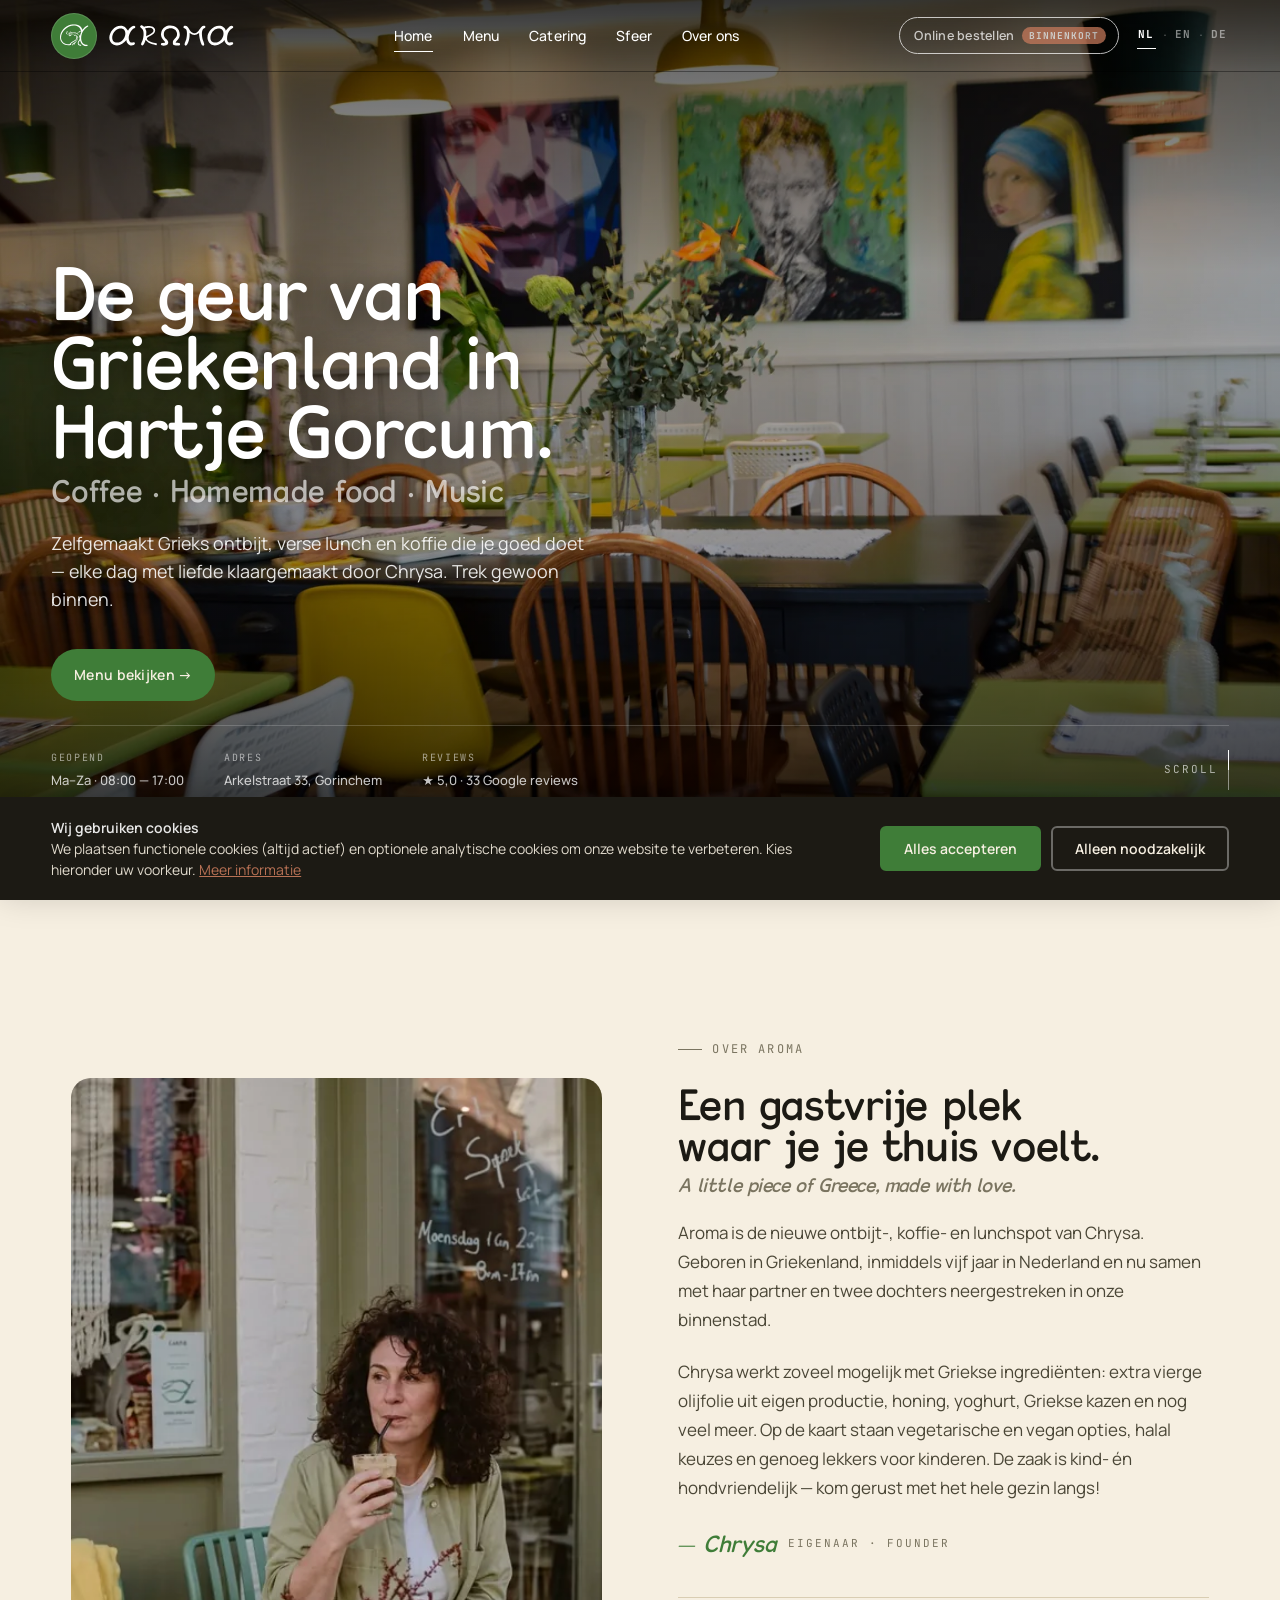
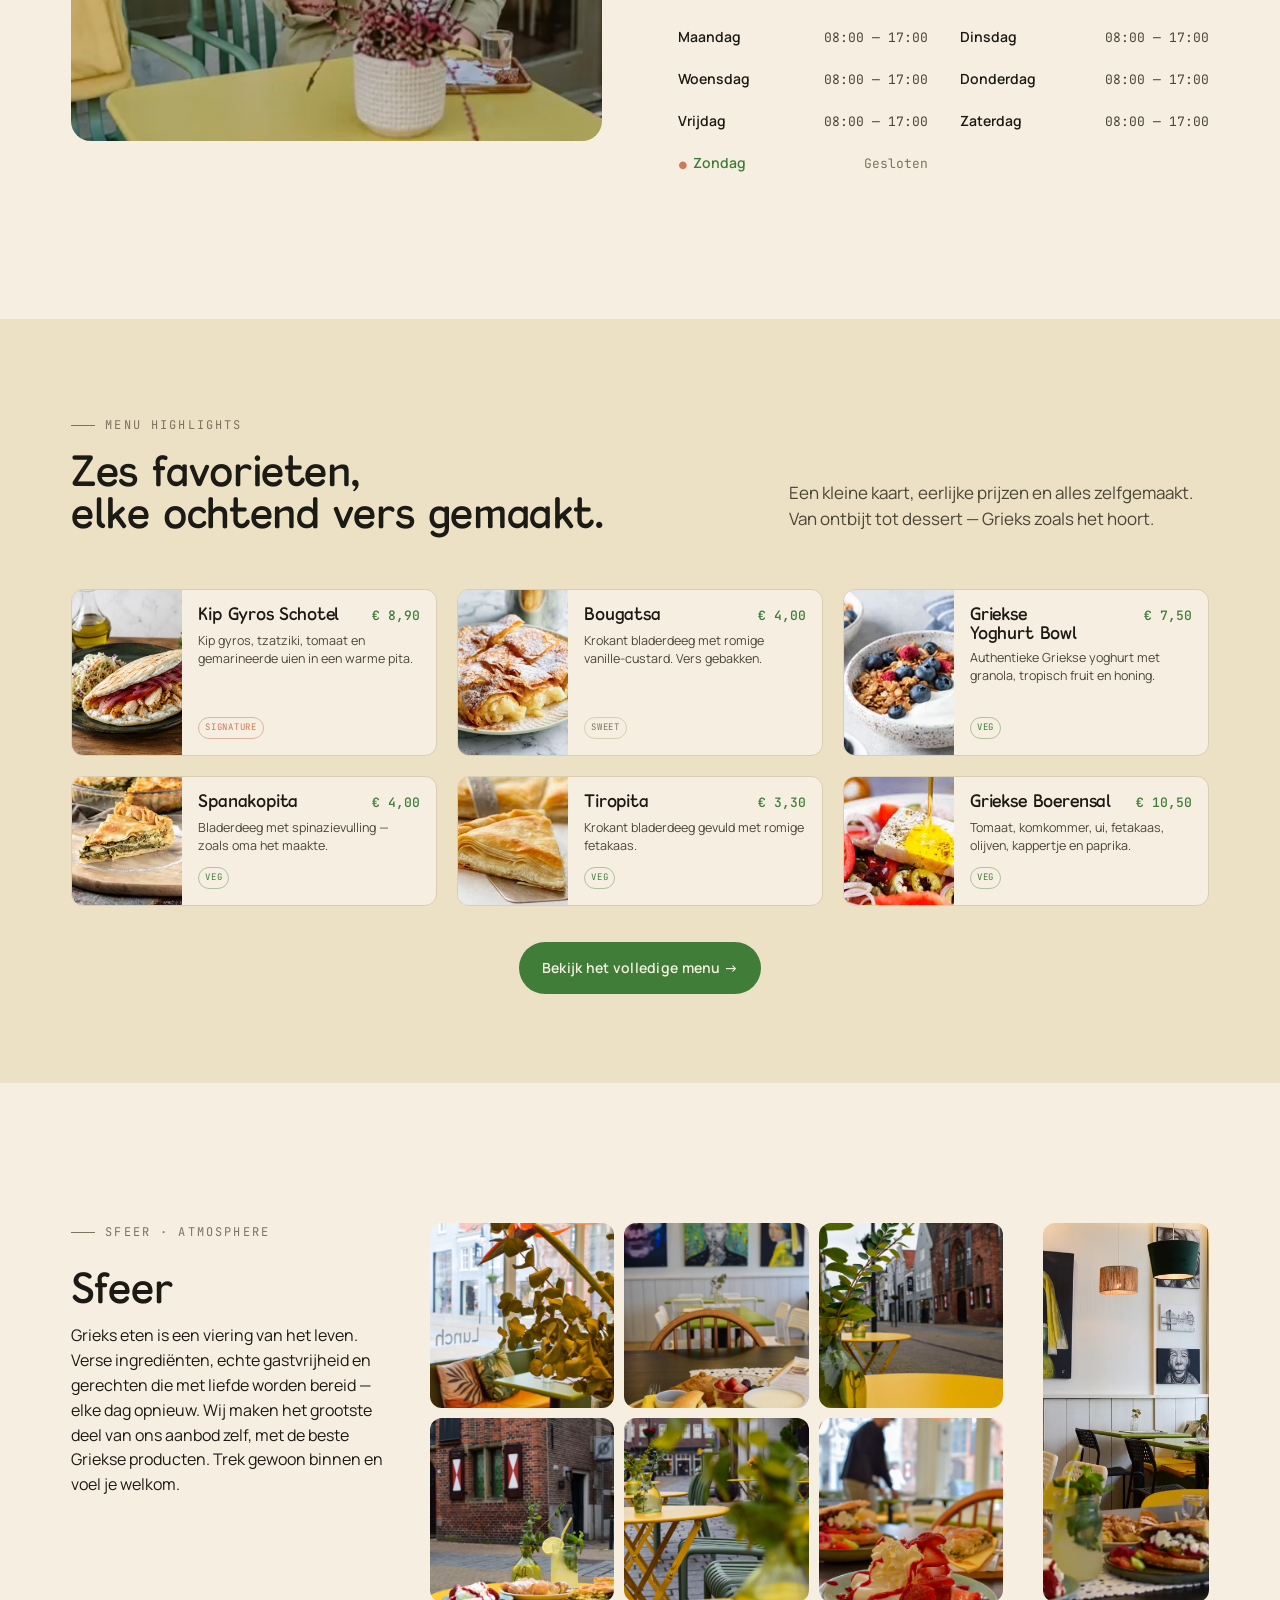
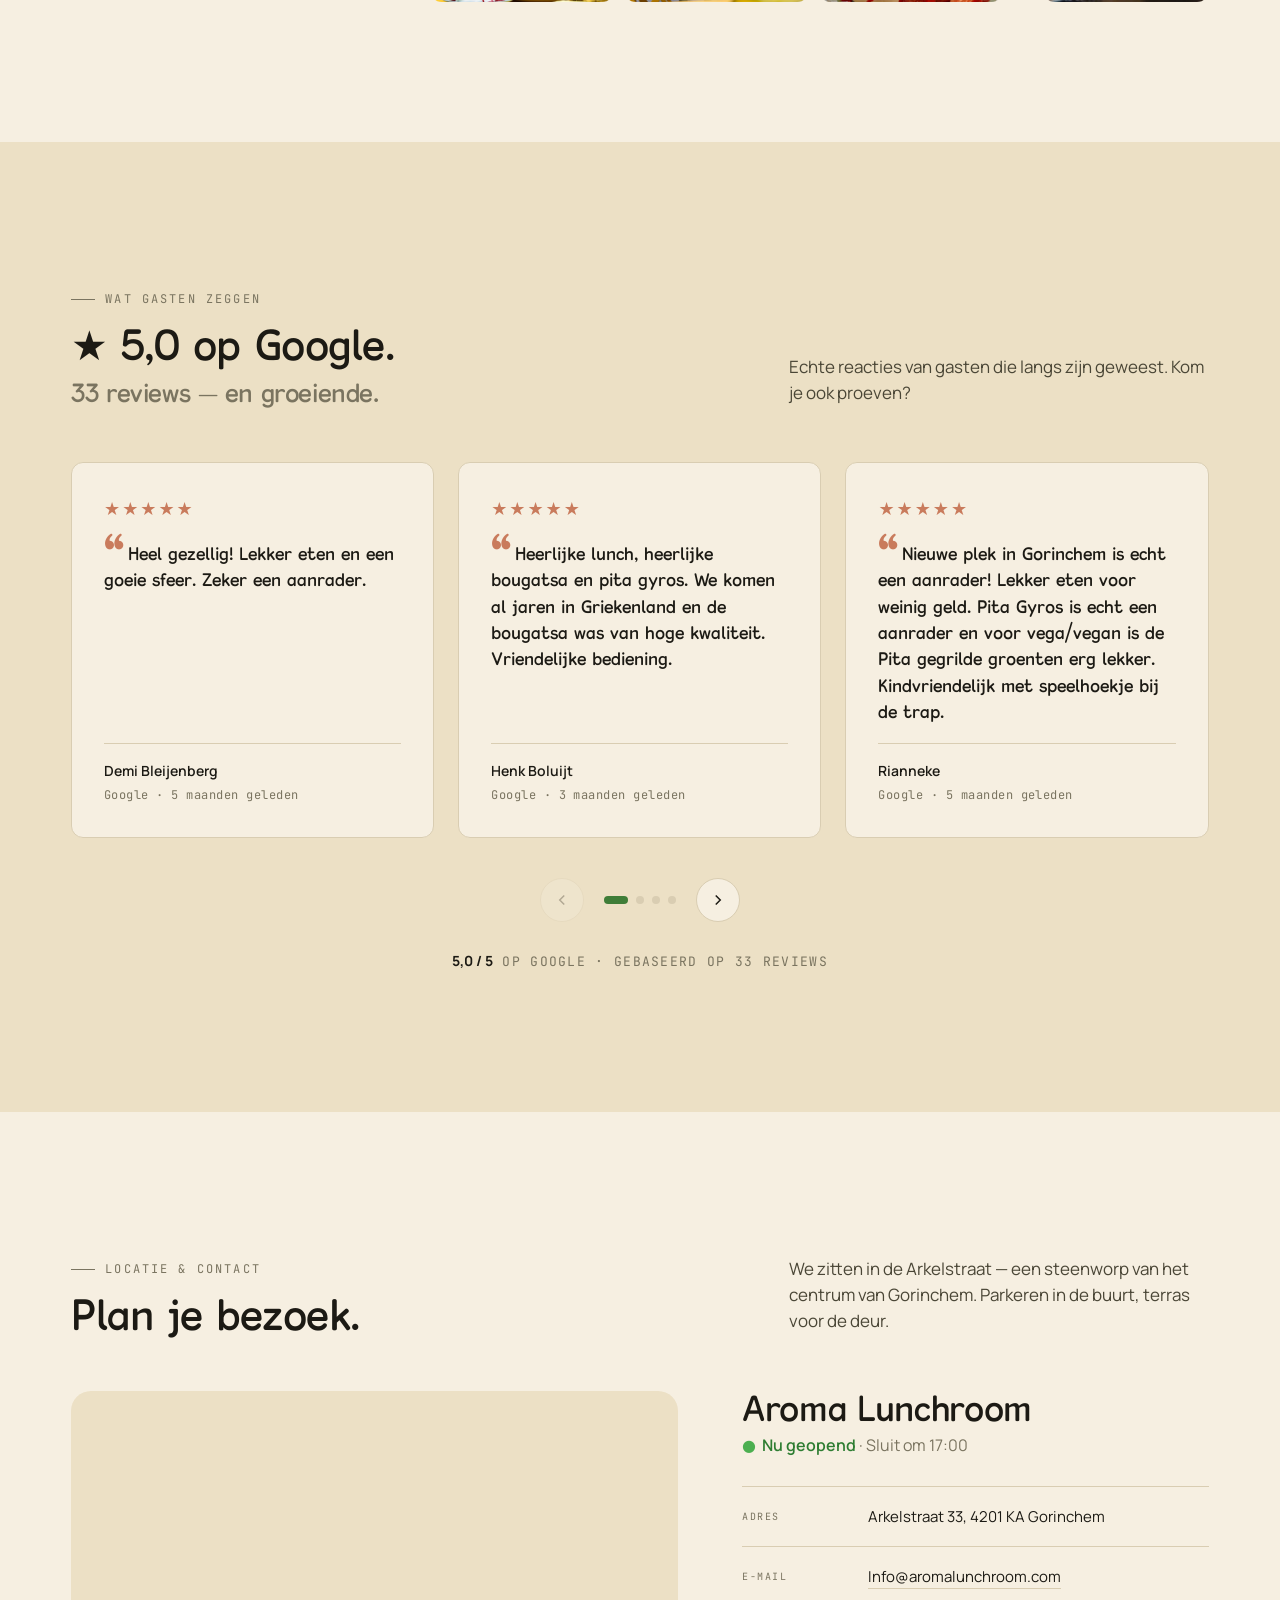
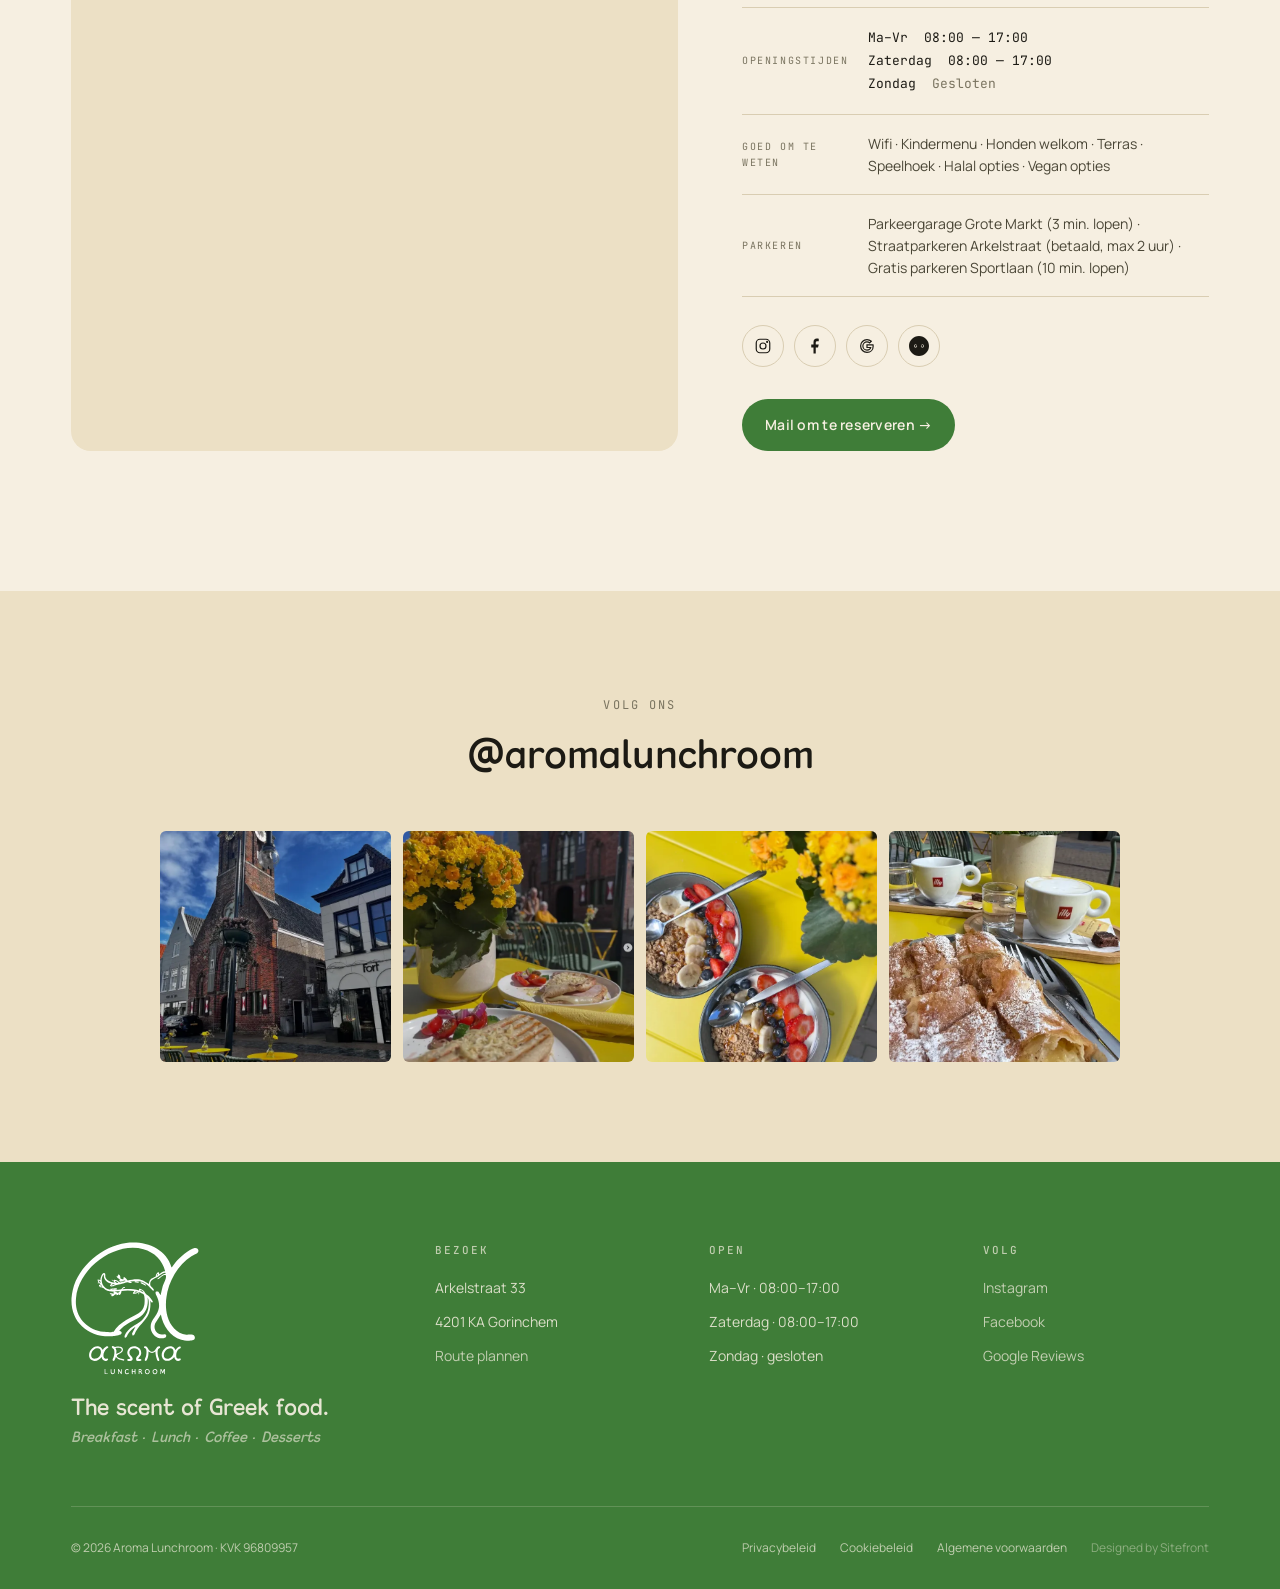
==== commit 065b7951: "Logo en navigatie professioneel gemaakt op alle schermformaten - Vectorlogo (brand.svg) uit het orig" ====
--- a/index.html
+++ b/index.html
@@ -4,13 +4,14 @@
 <meta charset="utf-8" />
 <meta name="viewport" content="width=device-width, initial-scale=1" />
 <title>Aroma Lunchroom — Hartje Gorcum</title>
-<link rel="icon" href="project/assets/logo-3.png" type="image/png" />
-<meta name="description" content="Aroma Lunchroom — Grieks ontbijt, lunch, koffie en zelfgemaakte desserts in Gorinchem. Arkelstraat 33, Ma–Za 08:00–17:00. ★ 5,0 op Google." />
+<link rel="icon" href="project/assets/favicon.ico" sizes="32x32" />
+<link rel="icon" href="project/assets/favicon-192.png" type="image/png" sizes="192x192" />
+<link rel="apple-touch-icon" href="project/assets/apple-touch-icon.png" />
+<meta name="description" content="Zelfgemaakt Grieks ontbijt, verse lunch en specialty koffie in Gorinchem, elke dag vers bereid door Chrysa. Kom gewoon binnen. Open ma t/m za 08:00–17:00." />
 
 <link rel="preconnect" href="https://fonts.googleapis.com">
 <link rel="preconnect" href="https://fonts.gstatic.com" crossorigin>
-<link href="https://fonts.googleapis.com/css2?family=Philosopher:wght@400;700&family=Fraunces:opsz,wght@9..144,400;9..144,500;9..144,600;9..144,700&family=Manrope:wght@400;500;600;700&family=JetBrains+Mono:wght@400;500&display=swap" rel="stylesheet">
-<link href="https://fonts.googleapis.com/css2?family=GFS+Didot&display=swap" rel="stylesheet" />
+<link href="https://fonts.googleapis.com/css2?family=Fraunces:opsz,wght@9..144,400;9..144,500;9..144,600;9..144,700&family=Manrope:wght@400;500;600;700&family=JetBrains+Mono:wght@400;500&display=swap" rel="stylesheet">
 
 <style>
 @font-face {
@@ -116,123 +117,6 @@
 .btn-ghost:hover { background: var(--ink); color: var(--bg); }
 .btn-ghost.on-dark:hover { background: #fff; color: var(--ink); border-color: #fff; }
 
-/* ---------- NAV ---------- */
-.nav {
-  position: fixed; top: 0; left: 0; right: 0; z-index: 60;
-  display: flex; align-items: center; justify-content: space-between;
-  padding: 14px var(--pad);
-  transition: background .25s ease, backdrop-filter .25s ease, padding .25s ease, border-color .25s ease, color .25s ease;
-  border-bottom: 1px solid transparent;
-  color: #fff;
-}
-.nav.scrolled {
-  background: color-mix(in oklab, var(--bg) 88%, transparent);
-  backdrop-filter: blur(14px) saturate(1.2);
-  -webkit-backdrop-filter: blur(14px) saturate(1.2);
-  border-color: var(--line);
-  color: var(--ink);
-  padding: 10px var(--pad);
-}
-.nav-brand {
-  display: flex; align-items: center; justify-content: center;
-  text-decoration: none; color: inherit;
-}
-.nav-logo-wrap { display: block; width: 56px; height: 56px; border-radius: 50%; overflow: hidden; flex-shrink: 0; background: #3f7d38; position: relative; isolation: isolate; }
-.nav-brand-logo { width: 100%; height: 100%; object-fit: cover; object-position: 48% 42%; display: block; transform: scale(1.65); transform-origin: 48% 42%; }
-.nav-brand-text { height: 48px; width: auto; display: block; margin-left: 10px; filter: brightness(0) invert(1); transition: filter .25s ease; }
-.nav.scrolled .nav-brand-text { filter: brightness(0); }
-.mobile-menu .nav-brand-text { filter: brightness(0); }
-.nav-brand-sub { display: none; }
-.nav-links { display: flex; align-items: center; gap: 28px; }
-.nav-links a {
-  text-decoration: none; font-weight: 500; font-size: 14px;
-  position: relative; padding: 6px 0;
-}
-.nav-links a::after {
-  content: ""; position: absolute; left: 0; right: 0; bottom: 0;
-  height: 1px; background: currentColor;
-  transform: scaleX(0); transform-origin: left;
-  transition: transform .2s ease;
-}
-.nav-links a:hover::after { transform: scaleX(1); }
-.nav-cta { display: flex; align-items: center; gap: 10px; }
-
-/* ---------- LANGUAGE SWITCHER ---------- */
-.lang-switch { display: flex; align-items: center; gap: 5px; margin-right: 4px; }
-.lang-sep { font-family: var(--mono); font-size: 10px; opacity: 0.3; user-select: none; }
-.lang-btn {
-  background: none; border: none; cursor: pointer;
-  font-family: var(--mono); font-size: 11px; font-weight: 700; letter-spacing: 0.12em;
-  color: inherit; opacity: 0.45; padding: 2px 0;
-  border-bottom: 1.5px solid transparent; transition: opacity .15s, border-color .15s;
-}
-.lang-btn:hover { opacity: 0.8; }
-.lang-btn.active { opacity: 1; border-bottom-color: currentColor; }
-/* Mobile lang in mobile-menu */
-.mobile-lang-switch {
-  display: flex; gap: 16px; padding: 14px 0; margin-bottom: 8px;
-  border-bottom: 1px solid var(--line);
-}
-.mobile-lang-switch .lang-btn {
-  font-size: 13px; letter-spacing: 0.1em; opacity: 0.45; color: var(--ink);
-  border-bottom-color: transparent;
-}
-.mobile-lang-switch .lang-btn.active { opacity: 1; border-bottom-color: var(--brand); }
-@media (max-width: 720px) { .lang-switch { display: none; } }
-
-.nav-hamburger {
-  display: none;
-  width: 40px; height: 40px;
-  border: 1px solid currentColor; background: transparent;
-  border-radius: 50%;
-  align-items: center; justify-content: center;
-  color: inherit;
-}
-.nav-hamburger-icon { display: block; width: 16px; height: 1.5px; background: currentColor; position: relative; }
-.nav-hamburger-icon::before, .nav-hamburger-icon::after {
-  content: ""; position: absolute; left: 0; width: 16px; height: 1.5px; background: currentColor;
-}
-.nav-hamburger-icon::before { top: -5px; }
-.nav-hamburger-icon::after { top: 5px; }
-
-/* Mobile menu */
-.mobile-menu {
-  position: fixed; inset: 0; z-index: 80;
-  background: var(--bg);
-  display: flex; flex-direction: column; padding: 24px var(--pad);
-  transform: translateY(-100%);
-  transition: transform .35s cubic-bezier(.6,.05,.3,1), visibility 0s linear .35s;
-  overflow: hidden;
-  visibility: hidden;
-  pointer-events: none;
-}
-.mobile-menu.open {
-  transform: translateY(0);
-  visibility: visible;
-  pointer-events: auto;
-  transition: transform .35s cubic-bezier(.6,.05,.3,1), visibility 0s linear 0s;
-}
-.mobile-menu-top { display: flex; align-items: center; justify-content: space-between; }
-.mobile-close {
-  width: 40px; height: 40px;
-  border: 1px solid var(--line); background: transparent;
-  border-radius: 50%;
-  display: inline-flex; align-items: center; justify-content: center;
-  font-size: 20px; color: var(--ink);
-  cursor: pointer;
-}
-.mobile-menu-links {
-  display: flex; flex-direction: column; gap: 4px;
-  margin-top: 48px; flex: 1;
-}
-.mobile-menu-links a {
-  font-family: var(--serif); font-size: 36px;
-  text-decoration: none; padding: 12px 0;
-  border-bottom: 1px solid var(--line);
-  color: var(--ink);
-}
-.mobile-menu-foot { padding-top: 24px; }
-
 /* ---------- HERO ---------- */
 .hero {
   position: relative;
@@ -261,7 +145,7 @@
 .hero-full {
   display: grid;
   grid-template-rows: 1fr auto;
-  padding: 0 var(--pad) 80px;
+  padding: 96px var(--pad) 80px;
 }
 .hero-content { align-self: end; max-width: 1100px; padding-bottom: 24px; }
 .hero-tagline { display: block; margin-bottom: 20px; }
@@ -532,14 +416,7 @@
   gap: 48px; margin-bottom: 60px;
 }
 .footer-brand { display: flex; flex-direction: column; gap: 18px; max-width: 360px; }
-.footer-brand-mark {
-  width: 72px; height: 72px;
-  background: #3f7d38; border-radius: 10px;
-  overflow: hidden;
-  display: block;
-  position: relative; isolation: isolate;
-}
-.footer-brand-mark img { width: 100%; height: 100%; object-fit: cover; object-position: 48% 42%; display: block; transform: scale(1.65); transform-origin: 48% 42%; }
+.footer-lockup { width: 128px; height: auto; aspect-ratio: 1013 / 1051; display: block; color: #fff; }
 .footer-tagline { font-family: var(--serif); font-size: 22px; line-height: 1.3; opacity: 0.92; }
 .footer-tagline .en { display: block; font-style: italic; font-size: 14px; opacity: 0.65; margin-top: 6px; }
 .footer-col h4 {
@@ -581,13 +458,6 @@
 }
 
 @media (max-width: 720px) {
-  /* NAV */
-  .nav-links, .nav-cta .btn:not(.always-show) { display: none; }
-  .nav-hamburger { display: inline-flex; }
-  .nav { padding: 14px var(--pad); }
-  .nav-logo-wrap { width: 40px; height: 40px; }
-  .nav-brand-text { height: 20px; }
-  .nav-cta .always-show { font-size: 11px; padding: 7px 12px; padding-right: 22px; }
 
   /* SECTIONS */
   section { padding: clamp(56px, 12vw, 80px) 0; }
@@ -751,37 +621,34 @@
 }
 
 </style>
+<meta name="theme-color" content="#3f7d38" />
+<link rel="stylesheet" href="project/assets/site.css" />
 </head>
 <body>
 
 <!-- NAV -->
 <header class="nav" id="nav">
-  <a href="#top" class="nav-brand">
-    <span class="nav-logo-wrap">
-      <img src="project/assets/logo-3.png" alt="Aroma Lunchroom" class="nav-brand-logo" />
-    </span>
-    <img src="project/assets/aroma-text.png" alt="AROMA" class="nav-brand-text" />
-  </a>
-  <nav class="nav-links">
-    <a href="index.html">Home</a>
+  <a href="index.html" class="brand" aria-label="Aroma Lunchroom - home">
+      <span class="brand-mark"><svg viewBox="0 0 1009 782" aria-hidden="true" focusable="false"><use href="project/assets/brand.svg#mark"/></svg></span>
+      <svg class="brand-word" viewBox="0 0 730 123" aria-hidden="true" focusable="false"><use href="project/assets/brand.svg#wordmark"/></svg>
+    </a>
+  <nav class="nav-links" aria-label="Hoofdnavigatie">
+    <a href="index.html" class="active">Home</a>
     <a href="menu.html">Menu</a>
     <a href="catering.html">Catering</a>
     <a href="#sfeer" data-i18n="nav.sfeer">Sfeer</a>
     <a href="#over" data-i18n="nav.over">Over ons</a>
   </nav>
   <div class="nav-cta">
-    <span style="position:relative;display:inline-flex;flex-shrink:0;">
-      <a href="menu.html" class="btn btn-primary always-show" style="pointer-events:none;opacity:0.7;cursor:default;padding-right:28px;"><span data-i18n="nav.order">Online bestellen</span></a>
-      <span style="position:absolute;top:-7px;right:-4px;background:var(--accent);color:#fff;font-size:9px;font-weight:700;letter-spacing:0.04em;padding:2px 5px;border-radius:20px;white-space:nowrap;line-height:1.4;"><span data-i18n="nav.soon">binnenkort</span></span>
-    </span>
+    <span class="nav-soon" title="Online bestellen is binnenkort mogelijk"><span data-i18n="nav.order">Online bestellen</span><span class="nav-soon-badge" data-i18n="nav.soon">binnenkort</span></span>
     <div class="lang-switch" aria-label="Taal kiezen">
-    <button class="lang-btn" data-lang="nl" aria-pressed="true">NL</button>
-    <span class="lang-sep" aria-hidden="true">·</span>
-    <button class="lang-btn" data-lang="en" aria-pressed="false">EN</button>
-    <span class="lang-sep" aria-hidden="true">·</span>
-    <button class="lang-btn" data-lang="de" aria-pressed="false">DE</button>
-  </div>
-    <button class="nav-hamburger" id="hamburger-btn" aria-label="Open menu">
+      <button class="lang-btn" data-lang="nl" aria-pressed="true">NL</button>
+      <span class="lang-sep" aria-hidden="true">·</span>
+      <button class="lang-btn" data-lang="en" aria-pressed="false">EN</button>
+      <span class="lang-sep" aria-hidden="true">·</span>
+      <button class="lang-btn" data-lang="de" aria-pressed="false">DE</button>
+    </div>
+    <button class="nav-hamburger" id="hamburger-btn" aria-label="Open menu" aria-expanded="false" aria-controls="mobile-menu">
       <span class="nav-hamburger-icon"></span>
     </button>
   </div>
@@ -790,11 +657,9 @@
 <!-- MOBILE MENU -->
 <div class="mobile-menu" id="mobile-menu">
   <div class="mobile-menu-top">
-    <a href="#top" class="nav-brand" onclick="closeMobileMenu()">
-      <span class="nav-logo-wrap">
-        <img src="project/assets/logo-3.png" alt="Aroma Lunchroom" class="nav-brand-logo" />
-      </span>
-      <img src="project/assets/aroma-text.png" alt="AROMA" class="nav-brand-text" />
+    <a href="index.html" class="brand" aria-label="Aroma Lunchroom - home" onclick="closeMobileMenu()">
+      <span class="brand-mark"><svg viewBox="0 0 1009 782" aria-hidden="true" focusable="false"><use href="project/assets/brand.svg#mark"/></svg></span>
+      <svg class="brand-word" viewBox="0 0 730 123" aria-hidden="true" focusable="false"><use href="project/assets/brand.svg#wordmark"/></svg>
     </a>
     <button class="mobile-close" id="mobile-close-btn" aria-label="Sluit menu">&#x2715;</button>
   </div>
@@ -803,15 +668,16 @@
     <button class="lang-btn" data-lang="en">EN</button>
     <button class="lang-btn" data-lang="de">DE</button>
   </div>
-  <div class="mobile-menu-links">
-    <a href="index.html" onclick="closeMobileMenu()">Home</a>
+  <nav class="mobile-menu-links" aria-label="Menu">
+    <a href="index.html" class="active" onclick="closeMobileMenu()">Home</a>
     <a href="menu.html">Menu</a>
     <a href="catering.html">Catering</a>
     <a href="#sfeer" data-i18n="nav.sfeer" onclick="closeMobileMenu()">Sfeer</a>
     <a href="#over" data-i18n="nav.over" onclick="closeMobileMenu()">Over ons</a>
-  </div>
+  </nav>
   <div class="mobile-menu-foot">
-    <a href="#reserveer" class="btn btn-primary" style="width:100%;justify-content:center" onclick="closeMobileMenu()"><span data-i18n="nav.reserve">Reserveer een tafel</span></a>
+    <a href="#reserveer" class="btn btn-primary" onclick="closeMobileMenu()"><span data-i18n="nav.reserve">Reserveer een tafel</span></a>
+    <span class="mobile-soon"><span data-i18n="nav.order">Online bestellen</span><span class="nav-soon-badge" data-i18n="nav.soon">binnenkort</span></span>
   </div>
 </div>
 
@@ -1305,9 +1171,7 @@
   <div class="wrap">
     <div class="footer-grid">
       <div class="footer-brand">
-        <div class="footer-brand-mark">
-          <img src="project/assets/logo-3.png" alt="Aroma" />
-        </div>
+        <svg class="footer-lockup" viewBox="0 0 1013 1051" role="img" aria-label="Aroma Lunchroom"><use href="project/assets/brand.svg#lockup"/></svg>
         <div class="footer-tagline">
           The scent of Greek food.
           <span class="en">Breakfast · Lunch · Coffee · Desserts</span>
@@ -1361,10 +1225,11 @@
 
 // Mobile menu
 const mobileMenu = document.getElementById('mobile-menu');
-function openMobileMenu() { mobileMenu.classList.add('open'); document.body.style.overflow = 'hidden'; }
-function closeMobileMenu() { mobileMenu.classList.remove('open'); document.body.style.overflow = ''; }
+function openMobileMenu() { mobileMenu.classList.add('open'); document.body.style.overflow = 'hidden'; document.getElementById('hamburger-btn').setAttribute('aria-expanded', 'true'); }
+function closeMobileMenu() { mobileMenu.classList.remove('open'); document.body.style.overflow = ''; document.getElementById('hamburger-btn').setAttribute('aria-expanded', 'false'); }
 document.getElementById('hamburger-btn').addEventListener('click', openMobileMenu);
 document.getElementById('mobile-close-btn').addEventListener('click', closeMobileMenu);
+document.addEventListener('keydown', function (e) { if (e.key === 'Escape') closeMobileMenu(); });
 
 // Smooth scroll
 document.addEventListener('click', (e) => {
--- a/project/assets/site.css
+++ b/project/assets/site.css
@@ -0,0 +1,191 @@
+/* =====================================================================
+   Aroma Lunchroom — gedeelde header, logo en mobiel menu
+   Wordt geladen door index.html, menu.html en catering.html.
+   Het logo komt uit project/assets/brand.svg (vector, kleurt mee via currentColor).
+   ===================================================================== */
+
+:root {
+  --nav-h: 72px;
+  --nav-h-mobile: 64px;
+}
+
+/* ---------- BRAND (logo) ---------- */
+.brand {
+  display: inline-flex; align-items: center; gap: 12px;
+  text-decoration: none; color: inherit; flex-shrink: 0;
+  line-height: 0;
+}
+.brand-mark {
+  display: inline-grid; place-items: center;
+  width: 46px; height: 46px; border-radius: 50%;
+  background: #3f7d38; color: #fff; flex-shrink: 0;
+  box-shadow: 0 0 0 1px rgba(255,255,255,0.14) inset;
+}
+.brand-mark svg { width: 62%; height: 62%; display: block; overflow: visible; }
+.brand-word { height: 21px; width: auto; aspect-ratio: 730 / 123; display: block; color: currentColor; }
+.brand-word--lunchroom { height: 8px; aspect-ratio: 481 / 46; display: block; margin-top: 5px; opacity: 0.85; }
+.brand-lockup { display: inline-flex; flex-direction: column; align-items: flex-start; }
+
+/* ---------- NAV ---------- */
+.nav {
+  position: fixed; top: 0; left: 0; right: 0; z-index: 60;
+  min-height: var(--nav-h);
+  display: flex; align-items: center; justify-content: space-between; gap: 24px;
+  padding: 0 var(--pad);
+  color: #fff;
+  border-bottom: 1px solid transparent;
+  background: linear-gradient(180deg, rgba(0,0,0,0.38) 0%, rgba(0,0,0,0) 100%);
+  transition: background .3s ease, border-color .3s ease, color .3s ease, min-height .3s ease, box-shadow .3s ease;
+}
+.nav.scrolled {
+  min-height: 62px;
+  background: rgba(246,239,225,0.92);
+  -webkit-backdrop-filter: blur(16px) saturate(1.3);
+  backdrop-filter: blur(16px) saturate(1.3);
+  border-color: var(--line, #d9cdb2);
+  color: var(--ink, #1c1a14);
+  box-shadow: 0 8px 30px -22px rgba(28,26,20,0.35);
+}
+.nav-links { display: flex; align-items: center; gap: 30px; }
+.nav-links a {
+  text-decoration: none; font-weight: 500; font-size: 14px; letter-spacing: 0.01em;
+  position: relative; padding: 6px 0; color: inherit; white-space: nowrap;
+}
+.nav-links a::after {
+  content: ""; position: absolute; left: 0; right: 0; bottom: 0;
+  height: 1px; background: currentColor;
+  transform: scaleX(0); transform-origin: left;
+  transition: transform .2s ease;
+}
+.nav-links a:hover::after, .nav-links a.active::after { transform: scaleX(1); }
+.nav-cta { display: flex; align-items: center; gap: 18px; flex-shrink: 0; }
+
+/* "Online bestellen · binnenkort" — bewust een label, geen knop */
+.nav-soon {
+  display: inline-flex; align-items: center; gap: 8px;
+  padding: 8px 12px 8px 14px; border-radius: 999px;
+  border: 1px solid currentColor; opacity: 0.72;
+  font-size: 12.5px; font-weight: 600; letter-spacing: 0.02em; white-space: nowrap;
+  cursor: default; user-select: none;
+}
+.nav-soon-badge {
+  font-family: var(--mono, ui-monospace, monospace); font-size: 9.5px; font-weight: 700;
+  letter-spacing: 0.1em; text-transform: uppercase;
+  background: var(--accent, #c97b5c); color: #fff;
+  padding: 3px 7px; border-radius: 999px; line-height: 1.2;
+}
+
+/* ---------- LANGUAGE SWITCHER ---------- */
+.lang-switch { display: flex; align-items: center; gap: 6px; }
+.lang-sep { font-family: var(--mono, ui-monospace, monospace); font-size: 10px; opacity: 0.3; user-select: none; }
+.lang-switch .lang-btn {
+  background: none; border: none; cursor: pointer;
+  font-family: var(--mono, ui-monospace, monospace); font-size: 11px; font-weight: 700; letter-spacing: 0.12em;
+  color: inherit; opacity: 0.5; padding: 4px 1px;
+  border-bottom: 1.5px solid transparent; transition: opacity .15s, border-color .15s;
+}
+.lang-switch .lang-btn:hover { opacity: 0.85; }
+.lang-switch .lang-btn.active { opacity: 1; border-bottom-color: currentColor; }
+
+/* ---------- HAMBURGER ---------- */
+.nav-hamburger {
+  display: none;
+  width: 44px; height: 44px; padding: 0;
+  border: 1px solid currentColor; background: transparent;
+  border-radius: 50%;
+  align-items: center; justify-content: center;
+  color: inherit; cursor: pointer; flex-shrink: 0;
+  transition: background .15s, color .15s;
+}
+.nav-hamburger:hover { background: rgba(255,255,255,0.12); }
+.nav.scrolled .nav-hamburger:hover { background: rgba(28,26,20,0.06); }
+.nav-hamburger-icon { display: block; width: 18px; height: 1.5px; background: currentColor; position: relative; }
+.nav-hamburger-icon::before, .nav-hamburger-icon::after {
+  content: ""; position: absolute; left: 0; width: 18px; height: 1.5px; background: currentColor;
+}
+.nav-hamburger-icon::before { top: -6px; }
+.nav-hamburger-icon::after { top: 6px; }
+
+/* ---------- MOBILE MENU ---------- */
+.mobile-menu {
+  position: fixed; inset: 0; z-index: 80;
+  background: var(--bg, #f6efe1); color: var(--ink, #1c1a14);
+  display: flex; flex-direction: column;
+  padding: 0 var(--pad) max(24px, env(safe-area-inset-bottom));
+  transform: translateY(-100%);
+  transition: transform .4s cubic-bezier(.7,0,.25,1), visibility 0s linear .4s;
+  overflow-y: auto; -webkit-overflow-scrolling: touch;
+  visibility: hidden; pointer-events: none;
+}
+.mobile-menu.open {
+  transform: translateY(0);
+  visibility: visible; pointer-events: auto;
+  transition: transform .4s cubic-bezier(.7,0,.25,1), visibility 0s linear 0s;
+}
+.mobile-menu-top {
+  display: flex; align-items: center; justify-content: space-between;
+  min-height: var(--nav-h-mobile); flex-shrink: 0;
+}
+.mobile-close {
+  width: 44px; height: 44px; padding: 0;
+  border: 1px solid var(--line, #d9cdb2); background: transparent;
+  border-radius: 50%;
+  display: inline-flex; align-items: center; justify-content: center;
+  font-size: 18px; color: var(--ink, #1c1a14); cursor: pointer;
+}
+.mobile-lang-switch {
+  display: flex; gap: 22px; padding: 12px 0 14px; margin-top: 8px;
+  border-bottom: 1px solid var(--line, #d9cdb2);
+}
+.mobile-lang-switch .lang-btn {
+  background: none; border: none; cursor: pointer; padding: 4px 0;
+  font-family: var(--mono, ui-monospace, monospace); font-size: 13px; font-weight: 700; letter-spacing: 0.1em;
+  color: var(--ink, #1c1a14); opacity: 0.45;
+  border-bottom: 1.5px solid transparent; transition: opacity .15s, border-color .15s;
+}
+.mobile-lang-switch .lang-btn.active { opacity: 1; border-bottom-color: var(--brand, #3f7d38); }
+.mobile-menu-links { display: flex; flex-direction: column; margin-top: 28px; flex: 1; }
+.mobile-menu-links a {
+  font-family: var(--serif); font-size: clamp(30px, 8.5vw, 38px); line-height: 1.1;
+  text-decoration: none; padding: 14px 0;
+  border-bottom: 1px solid var(--line, #d9cdb2);
+  color: var(--ink, #1c1a14);
+  display: flex; align-items: center; justify-content: space-between;
+}
+.mobile-menu-links a::after {
+  content: "→"; font-family: var(--sans); font-size: 18px; opacity: 0.35;
+}
+.mobile-menu-links a.active { color: var(--brand, #3f7d38); }
+.mobile-menu-foot { padding-top: 24px; display: flex; flex-direction: column; gap: 14px; flex-shrink: 0; }
+.mobile-menu-foot .btn { width: 100%; justify-content: center; }
+.mobile-soon {
+  display: flex; align-items: center; justify-content: center; gap: 10px;
+  font-size: 13px; color: var(--ink-3, #7a7460);
+}
+.mobile-soon .nav-soon-badge { font-size: 9px; }
+
+/* Body-lock als het menu open staat */
+body.menu-open { overflow: hidden; }
+
+/* ---------- RESPONSIVE ---------- */
+/* Tablet en kleine laptops: links passen niet naast logo + CTA → hamburger */
+@media (max-width: 1099px) {
+  .nav-links { display: none; }
+  .nav-hamburger { display: inline-flex; }
+  .nav-cta { gap: 14px; }
+}
+
+/* Telefoon: alleen logo + hamburger in de balk; taal en 'binnenkort' zitten in het menu */
+@media (max-width: 720px) {
+  .nav { min-height: var(--nav-h-mobile); }
+  .nav.scrolled { min-height: 56px; }
+  .nav-soon, .lang-switch { display: none; }
+  .brand { gap: 10px; }
+  .brand-mark { width: 40px; height: 40px; }
+  .brand-word { height: 18px; }
+  .nav-hamburger { width: 42px; height: 42px; }
+}
+
+@media (prefers-reduced-motion: reduce) {
+  .nav, .mobile-menu { transition: none; }
+}
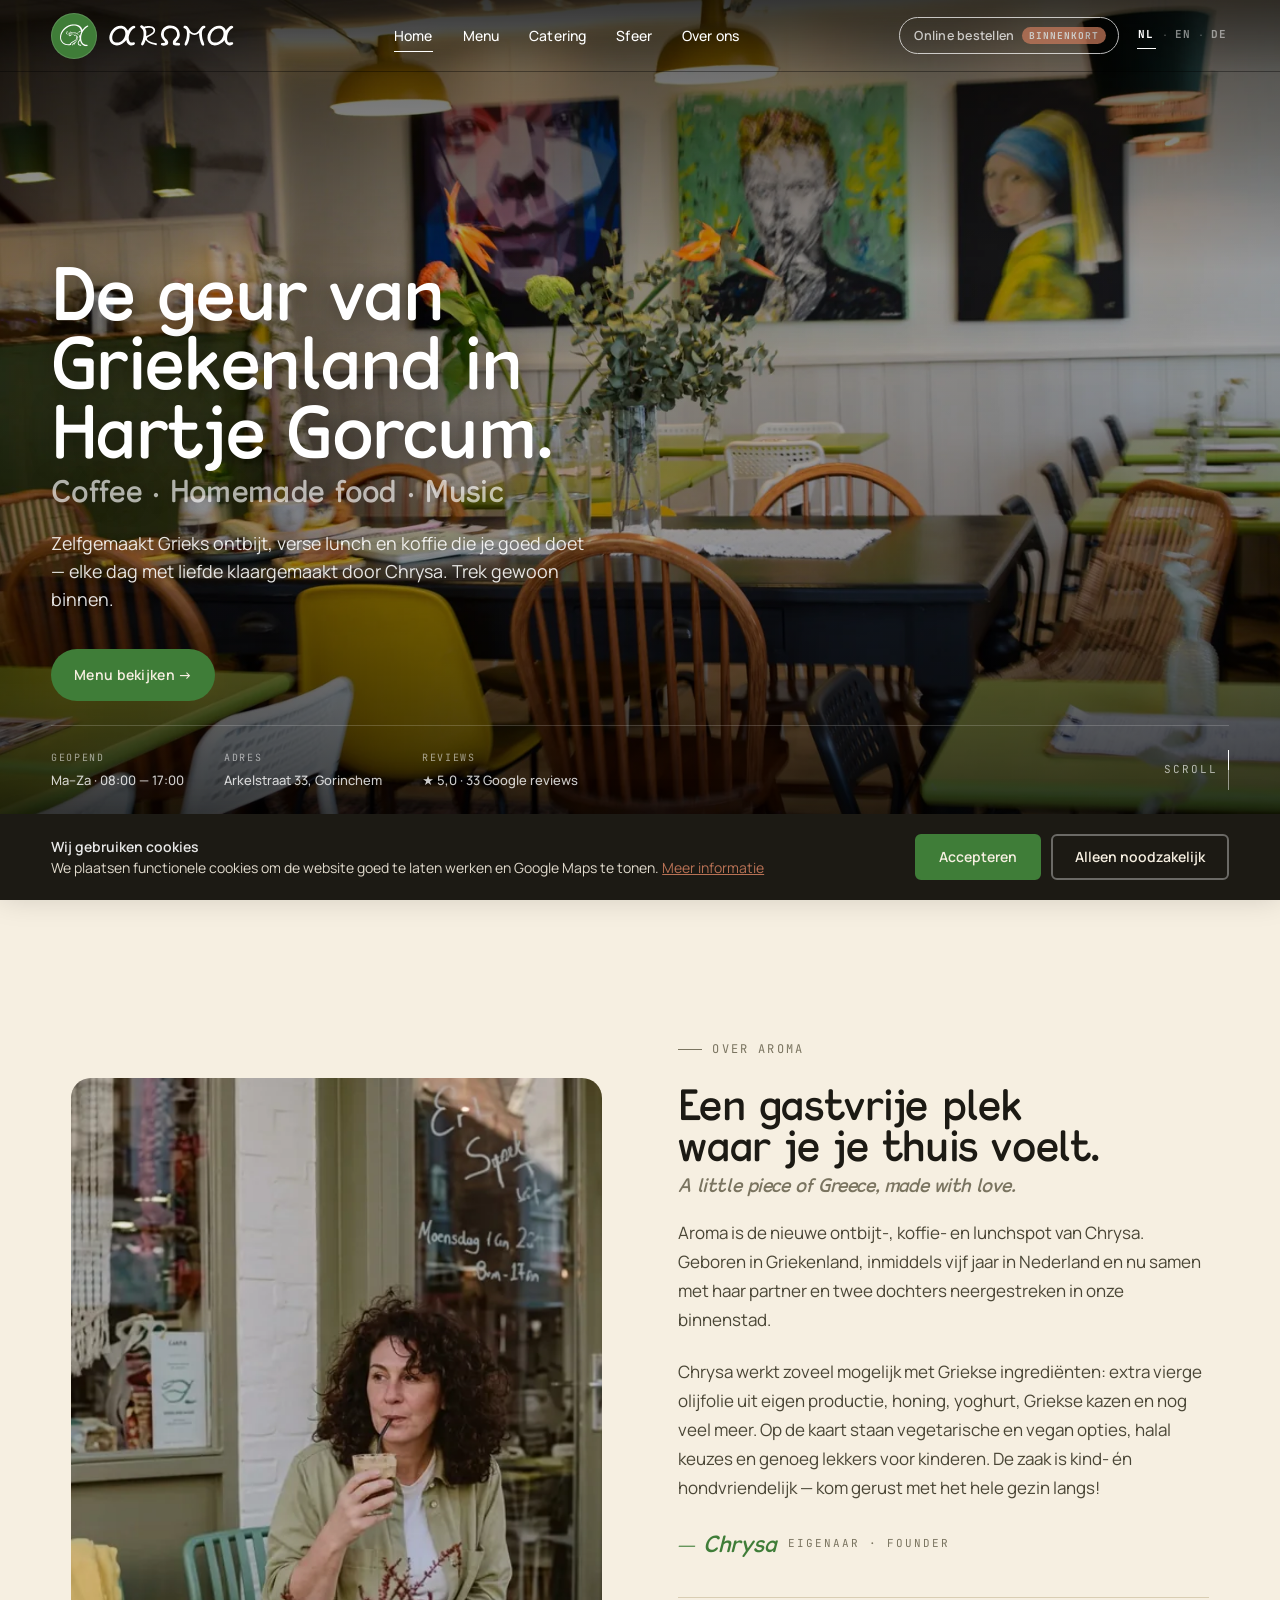
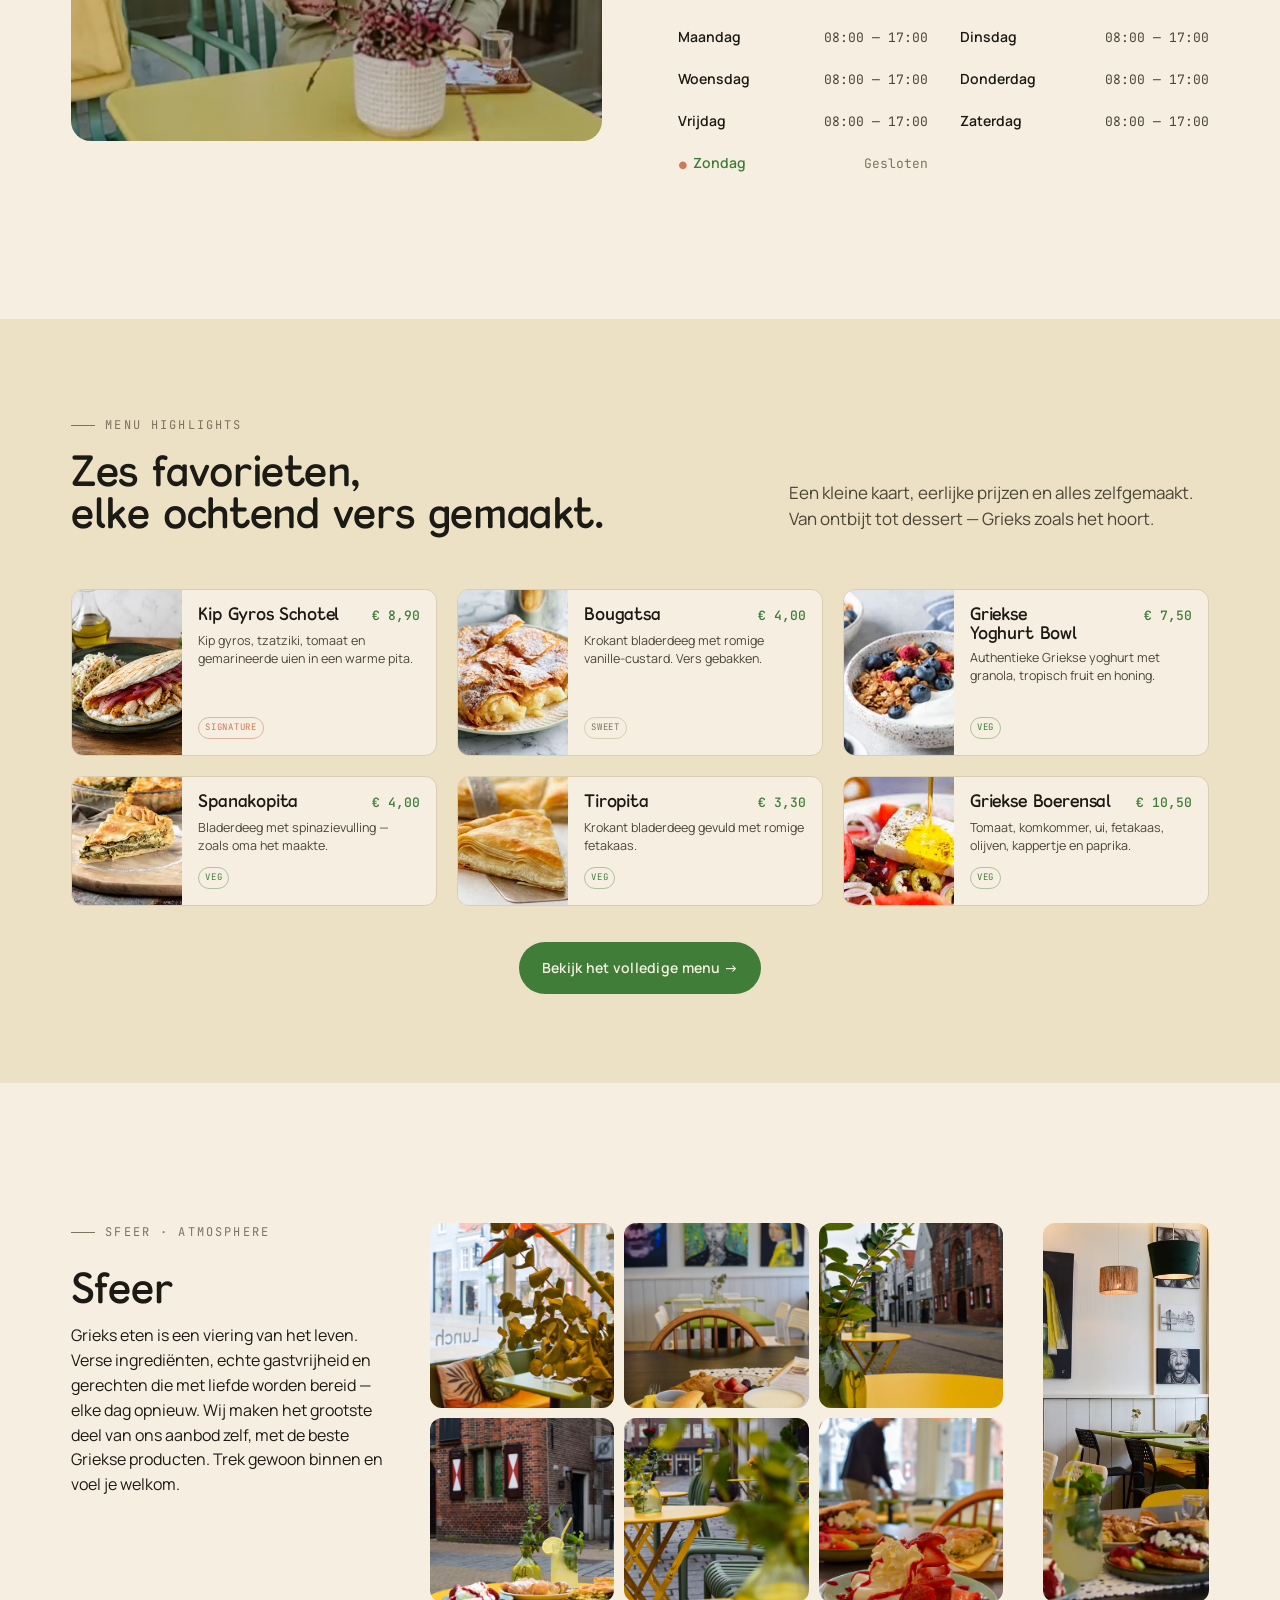
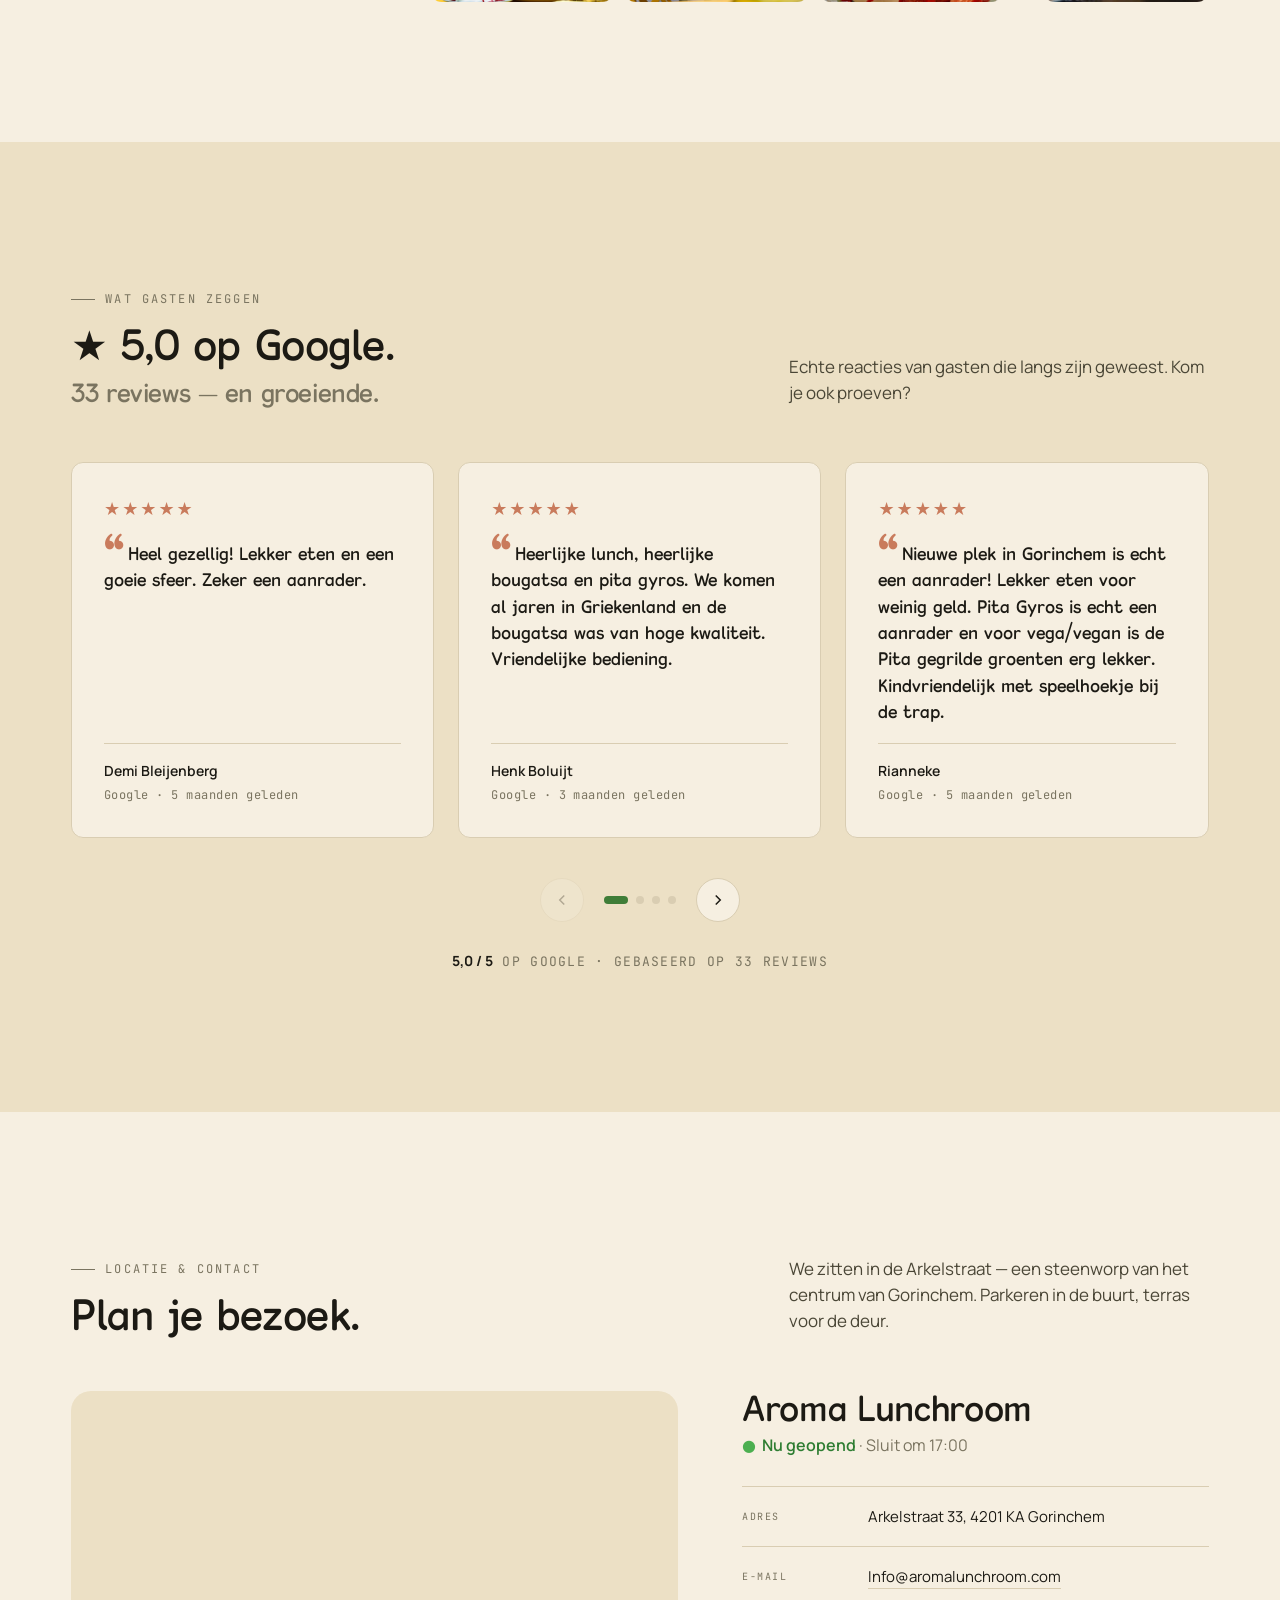
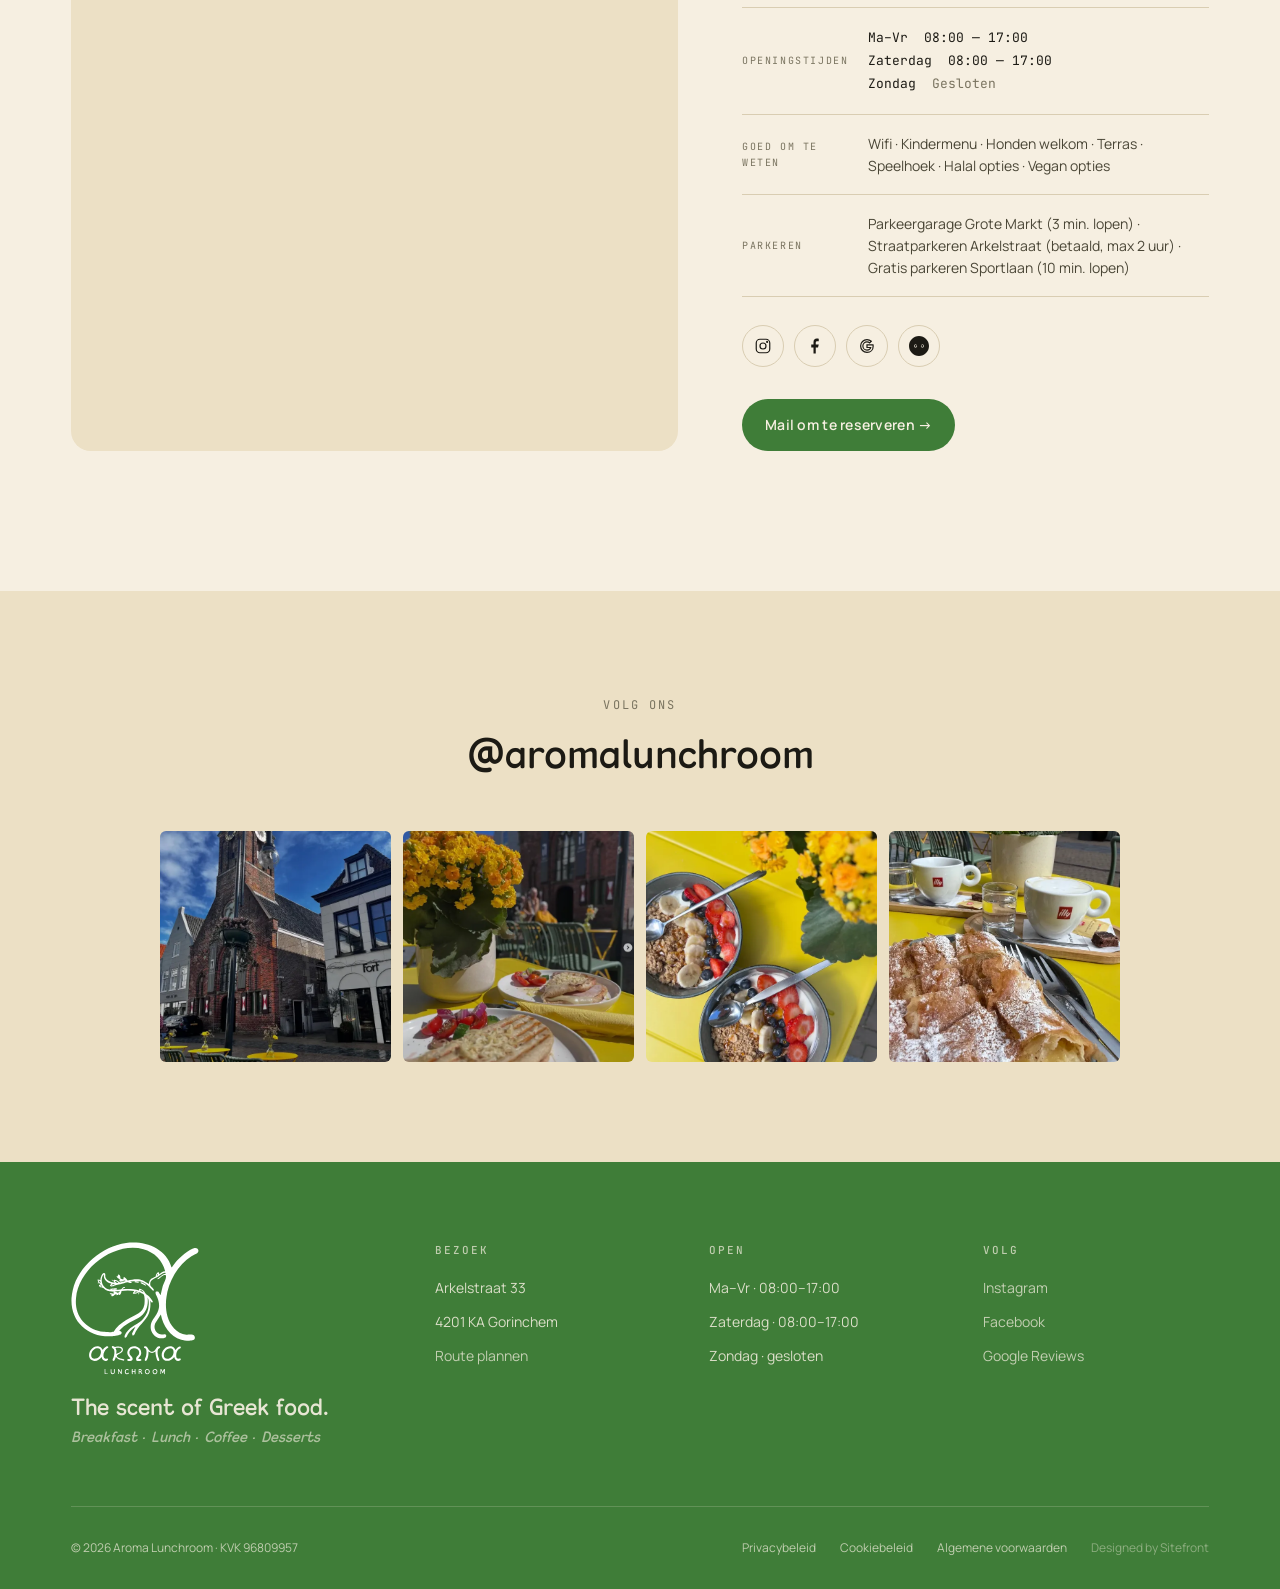
==== commit 7f7f66e1: "Volledige controle op alle schermformaten: laatste verbeteringen - Openingstijden op tablet in één k" ====
--- a/index.html
+++ b/index.html
@@ -240,7 +240,7 @@
 }
 .hours-item { display: flex; justify-content: space-between; align-items: baseline; gap: 16px; padding: 4px 0; }
 .hours-item .day { font-weight: 600; font-size: 14px; }
-.hours-item .time { font-family: var(--mono); font-size: 13px; color: var(--ink-2); }
+.hours-item .time { font-family: var(--mono); font-size: 13px; color: var(--ink-2); white-space: nowrap; }
 .hours-item.closed .time { color: var(--ink-3); }
 .hours-item.today { color: var(--brand); }
 .hours-item.today .day::before { content: "●"; color: var(--accent); margin-right: 6px; font-size: 10px; vertical-align: middle; }
@@ -441,6 +441,8 @@
 /* ---------- RESPONSIVE ---------- */
 @media (max-width: 1024px) {
   .menu-grid { grid-template-columns: repeat(2, 1fr); }
+  .hours { grid-template-columns: 1fr; gap: 0; }
+  .review-card { flex: 0 0 calc((100% - 24px) / 2); }
 .location-grid { grid-template-columns: 1fr; }
   .location-map { min-height: 360px; }
   .footer-grid { grid-template-columns: 1fr 1fr; }
@@ -491,10 +493,11 @@
   }
   .menu-grid::-webkit-scrollbar { height: 4px; }
   .menu-grid::-webkit-scrollbar-thumb { background: var(--line); border-radius: 4px; }
-  .menu-card { flex: 0 0 260px; scroll-snap-align: start; }
-  .menu-card-photo { width: 90px; }
-  .menu-card-body { padding: 10px 12px 12px; }
-  .menu-card-title { font-size: 15px; }
+  .menu-card { flex: 0 0 min(76vw, 300px); scroll-snap-align: start; flex-direction: column; }
+  .menu-card-photo { width: 100%; height: 180px; flex: 0 0 180px; align-self: auto; }
+  .menu-card-body { padding: 14px 16px 16px; }
+  .menu-card-title { font-size: 17px; }
+  .menu-card-desc { font-size: 13.5px; }
 
   /* GALLERY */
   .gallery-grid { grid-template-columns: repeat(2, 1fr); gap: 8px; }
@@ -507,9 +510,9 @@
   }
   .review-quote.expanded { display: block; overflow: visible; -webkit-line-clamp: unset; }
   .review-expand-btn {
-    background: none; border: none; padding: 0; margin-top: 6px;
-    font-size: 13px; color: var(--brand); cursor: pointer;
-    font-family: var(--sans); font-weight: 500; display: block;
+    background: none; border: none; padding: 0; margin-top: -6px;
+    font-size: 13px; color: var(--brand); cursor: pointer; text-align: left;
+    font-family: var(--sans); font-weight: 600; display: block; align-self: flex-start;
   }
   .review-quote::before { font-size: 36px; vertical-align: -14px; }
   .reviews-footer { margin-top: 20px; }
@@ -1329,15 +1332,20 @@
 </script>
 
 <script>
-// Mobile: expand/collapse review quotes
+// Mobile: expand/collapse review quotes (only for quotes that are actually clamped)
 if (window.innerWidth <= 720) {
   document.querySelectorAll('.review-quote').forEach(function(quote) {
+    if (quote.scrollHeight <= quote.clientHeight + 2) return;
     var btn = document.createElement('button');
     btn.className = 'review-expand-btn';
+    btn.setAttribute('data-i18n', 'review.more');
     btn.textContent = 'meer lezen';
     btn.addEventListener('click', function() {
       var expanded = quote.classList.toggle('expanded');
-      btn.textContent = expanded ? 'minder' : 'meer lezen';
+      btn.setAttribute('data-i18n', expanded ? 'review.less' : 'review.more');
+      var lang = document.documentElement.getAttribute('lang') || 'nl';
+      var L = { nl: ['meer lezen', 'minder'], en: ['read more', 'less'], de: ['mehr lesen', 'weniger'] }[lang] || ['meer lezen', 'minder'];
+      btn.textContent = expanded ? L[1] : L[0];
     });
     quote.after(btn);
   });
@@ -1348,12 +1356,11 @@
 <div class="cookie-banner" id="cookie-banner" role="dialog" aria-label="Cookiemelding" aria-live="polite">
   <div class="cookie-banner-text">
     <strong data-i18n="cookie.title">Wij gebruiken cookies</strong><br />
-    We plaatsen functionele cookies (altijd actief) en optionele analytische cookies
-    om onze website te verbeteren. Kies hieronder uw voorkeur.
+    <span data-i18n="cookie.text">We plaatsen functionele cookies om de website goed te laten werken en Google Maps te tonen.</span>
     <a href="cookies.html" data-i18n="cookie.more">Meer informatie</a>
   </div>
   <div class="cookie-banner-btns">
-    <button class="cookie-btn cookie-btn-accept" id="cookie-accept">Alles accepteren</button>
+    <button class="cookie-btn cookie-btn-accept" id="cookie-accept" data-i18n="cookie.accept">Accepteren</button>
     <button class="cookie-btn cookie-btn-decline" id="cookie-decline" data-i18n="cookie.decline">Alleen noodzakelijk</button>
   </div>
 </div>
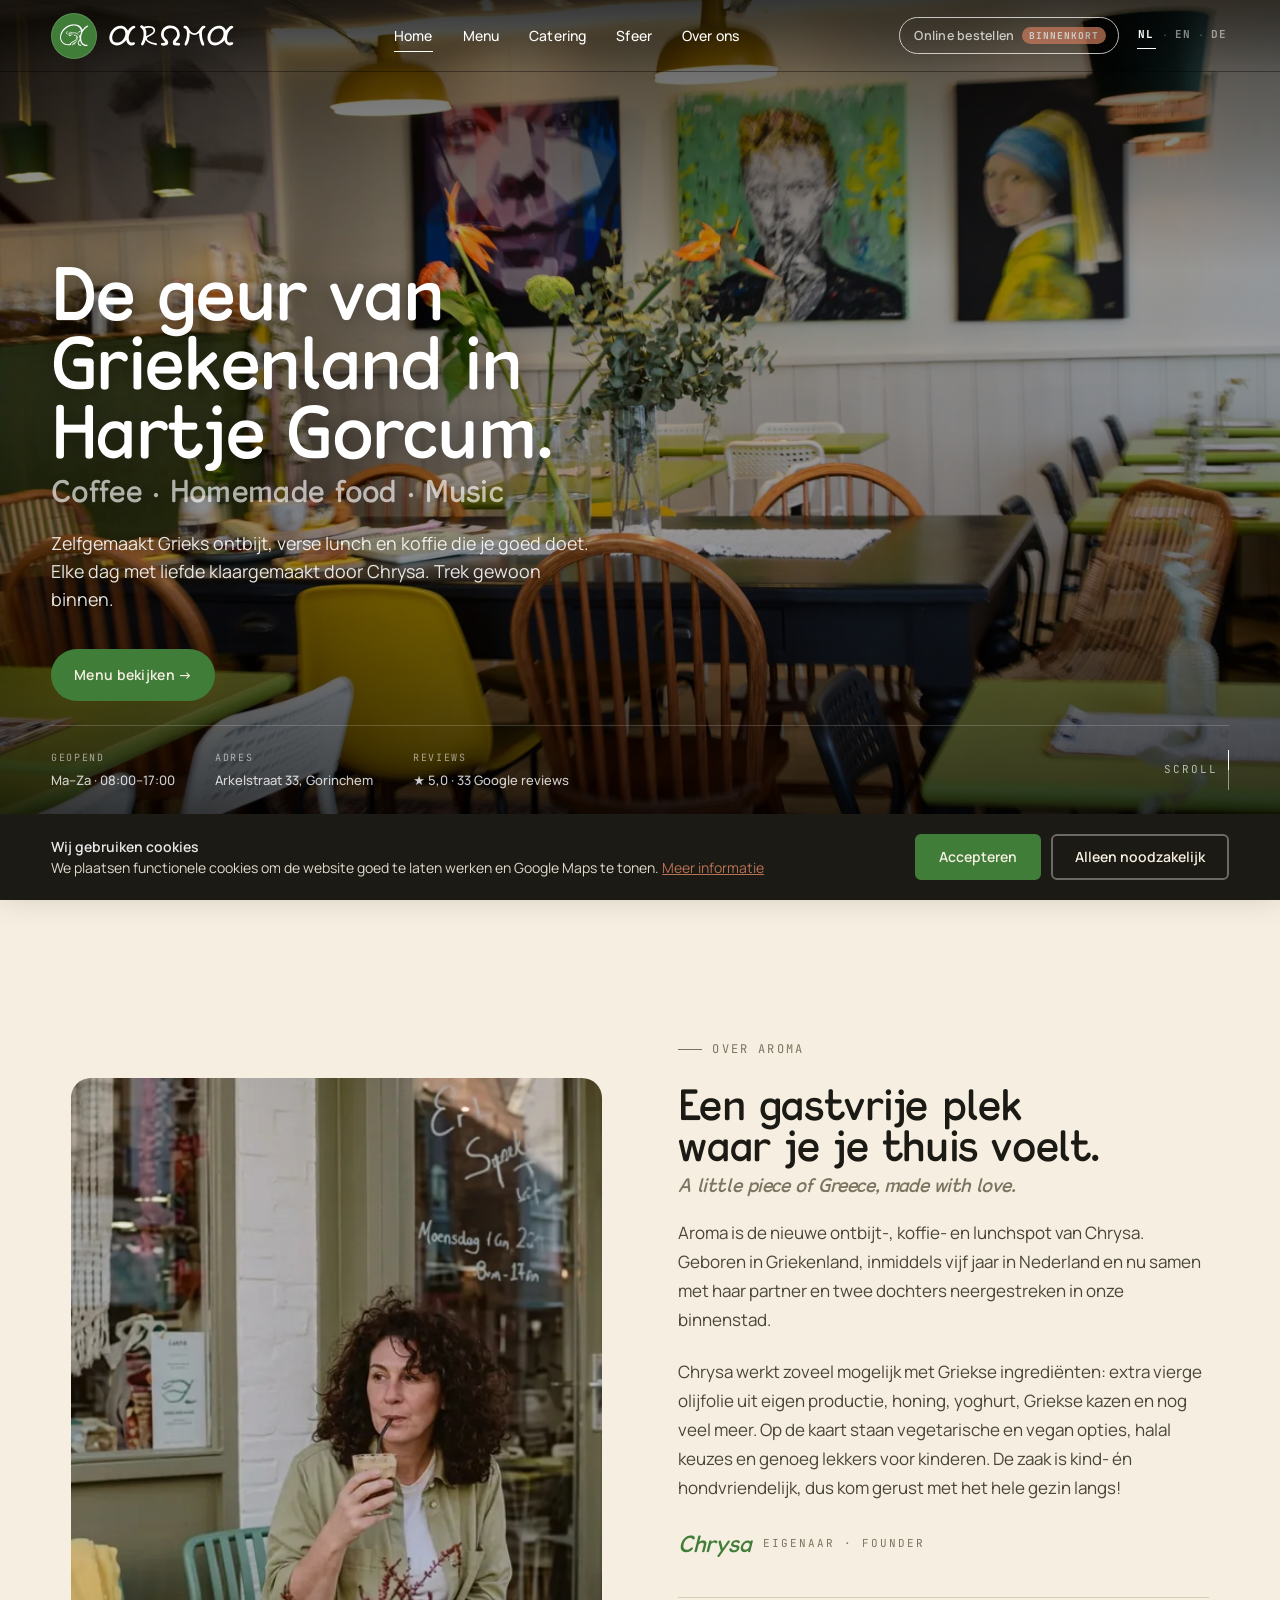
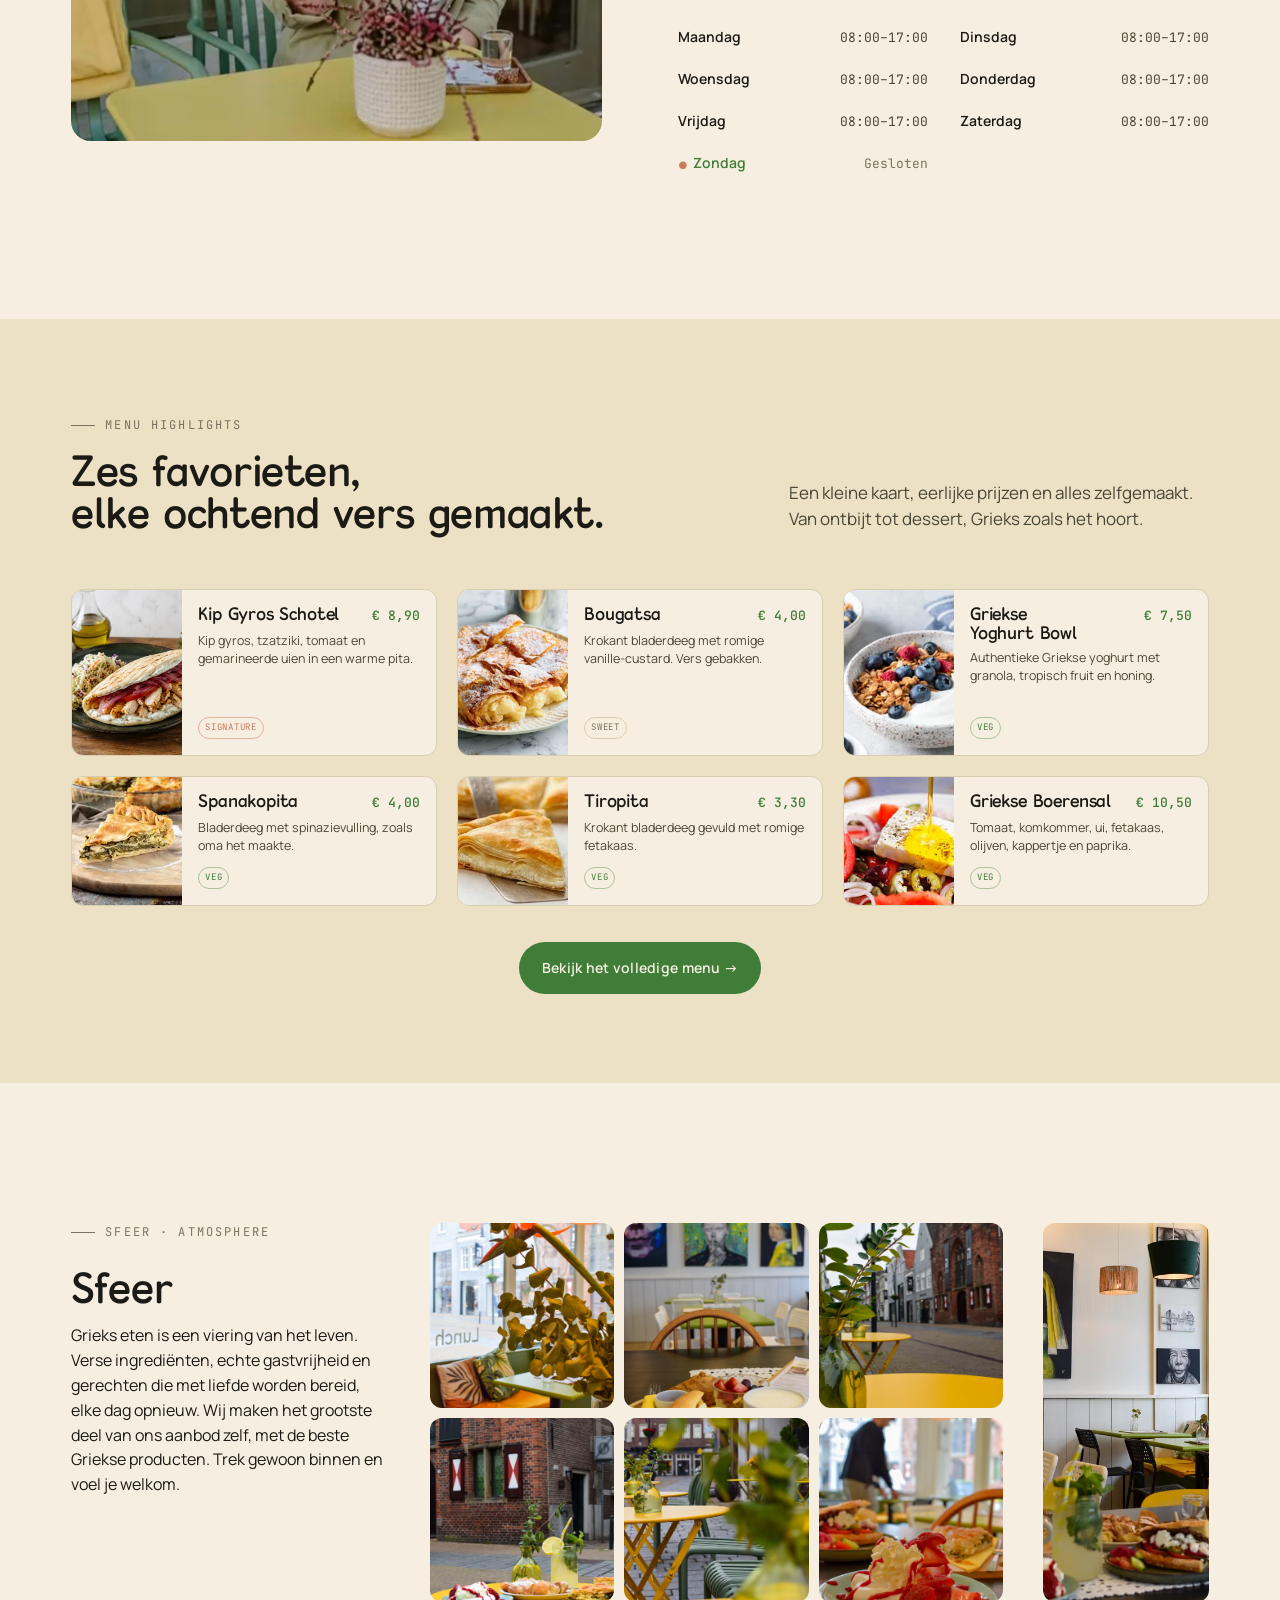
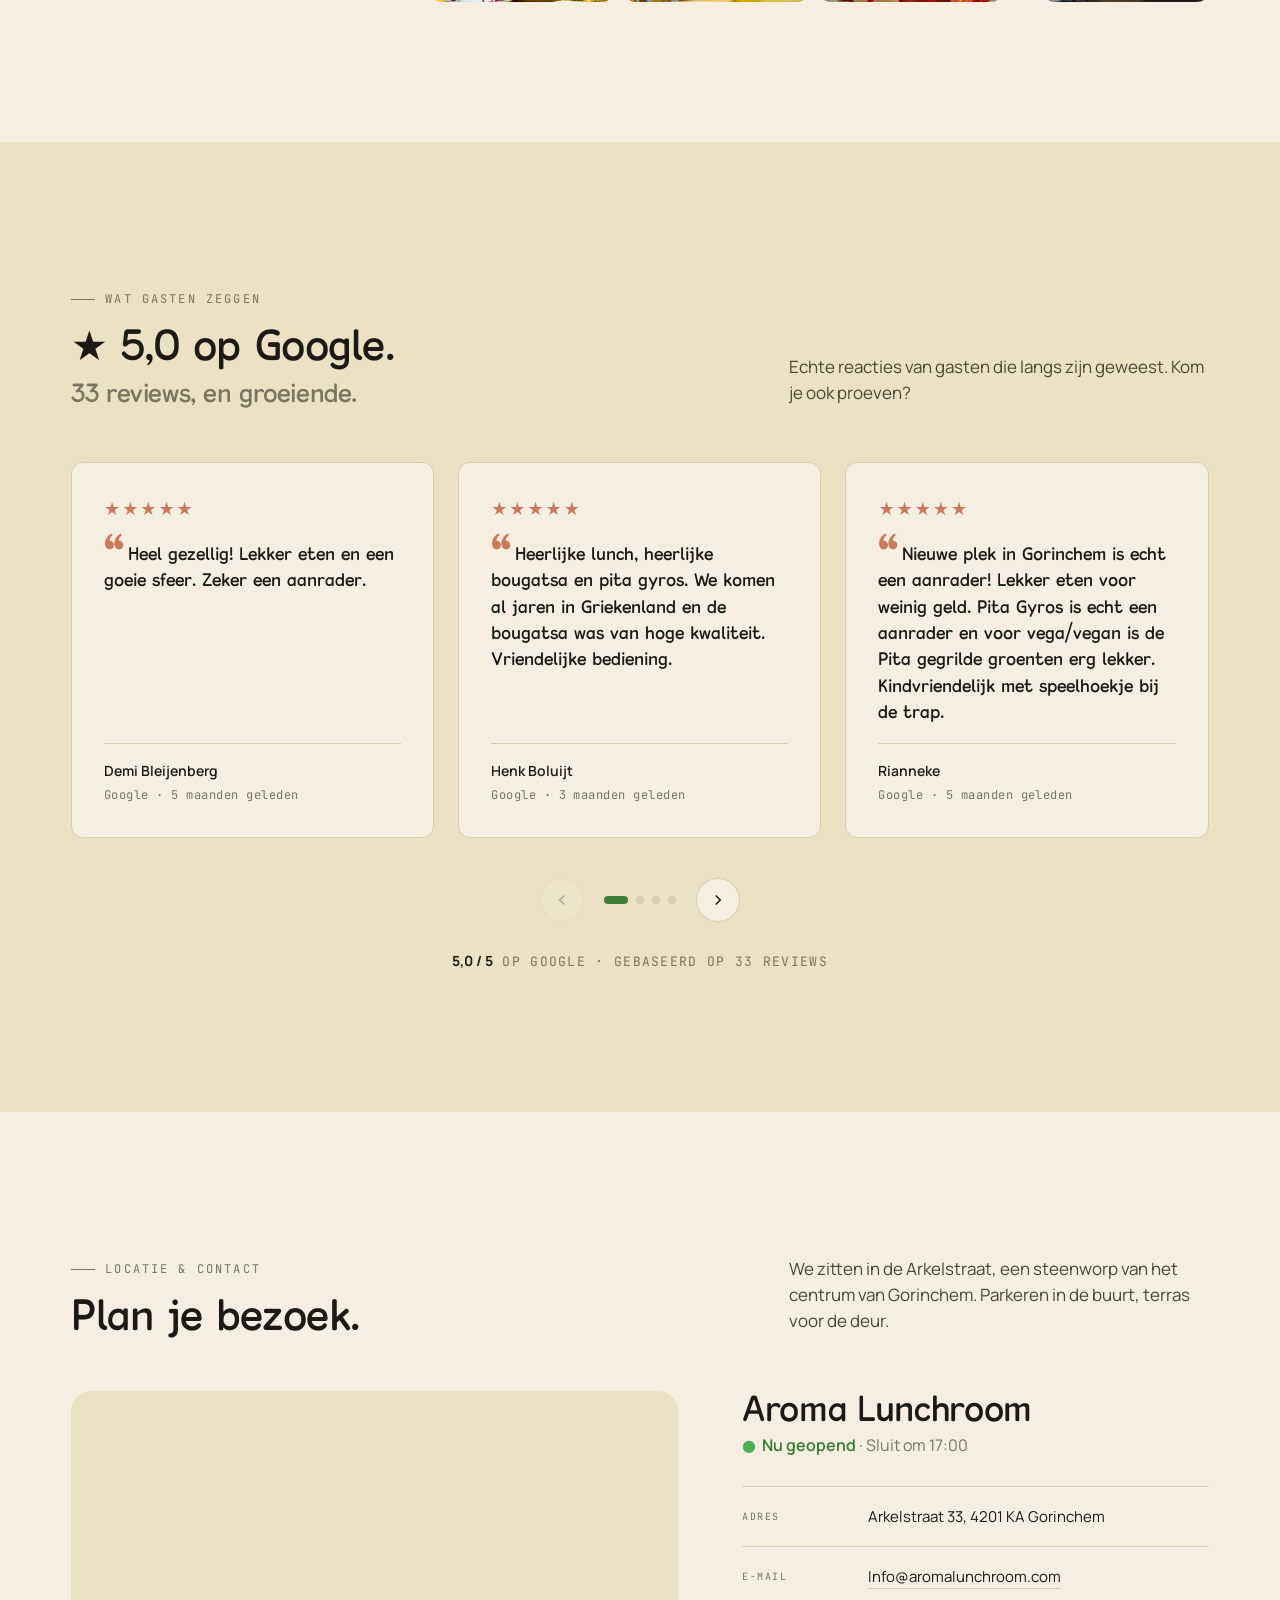
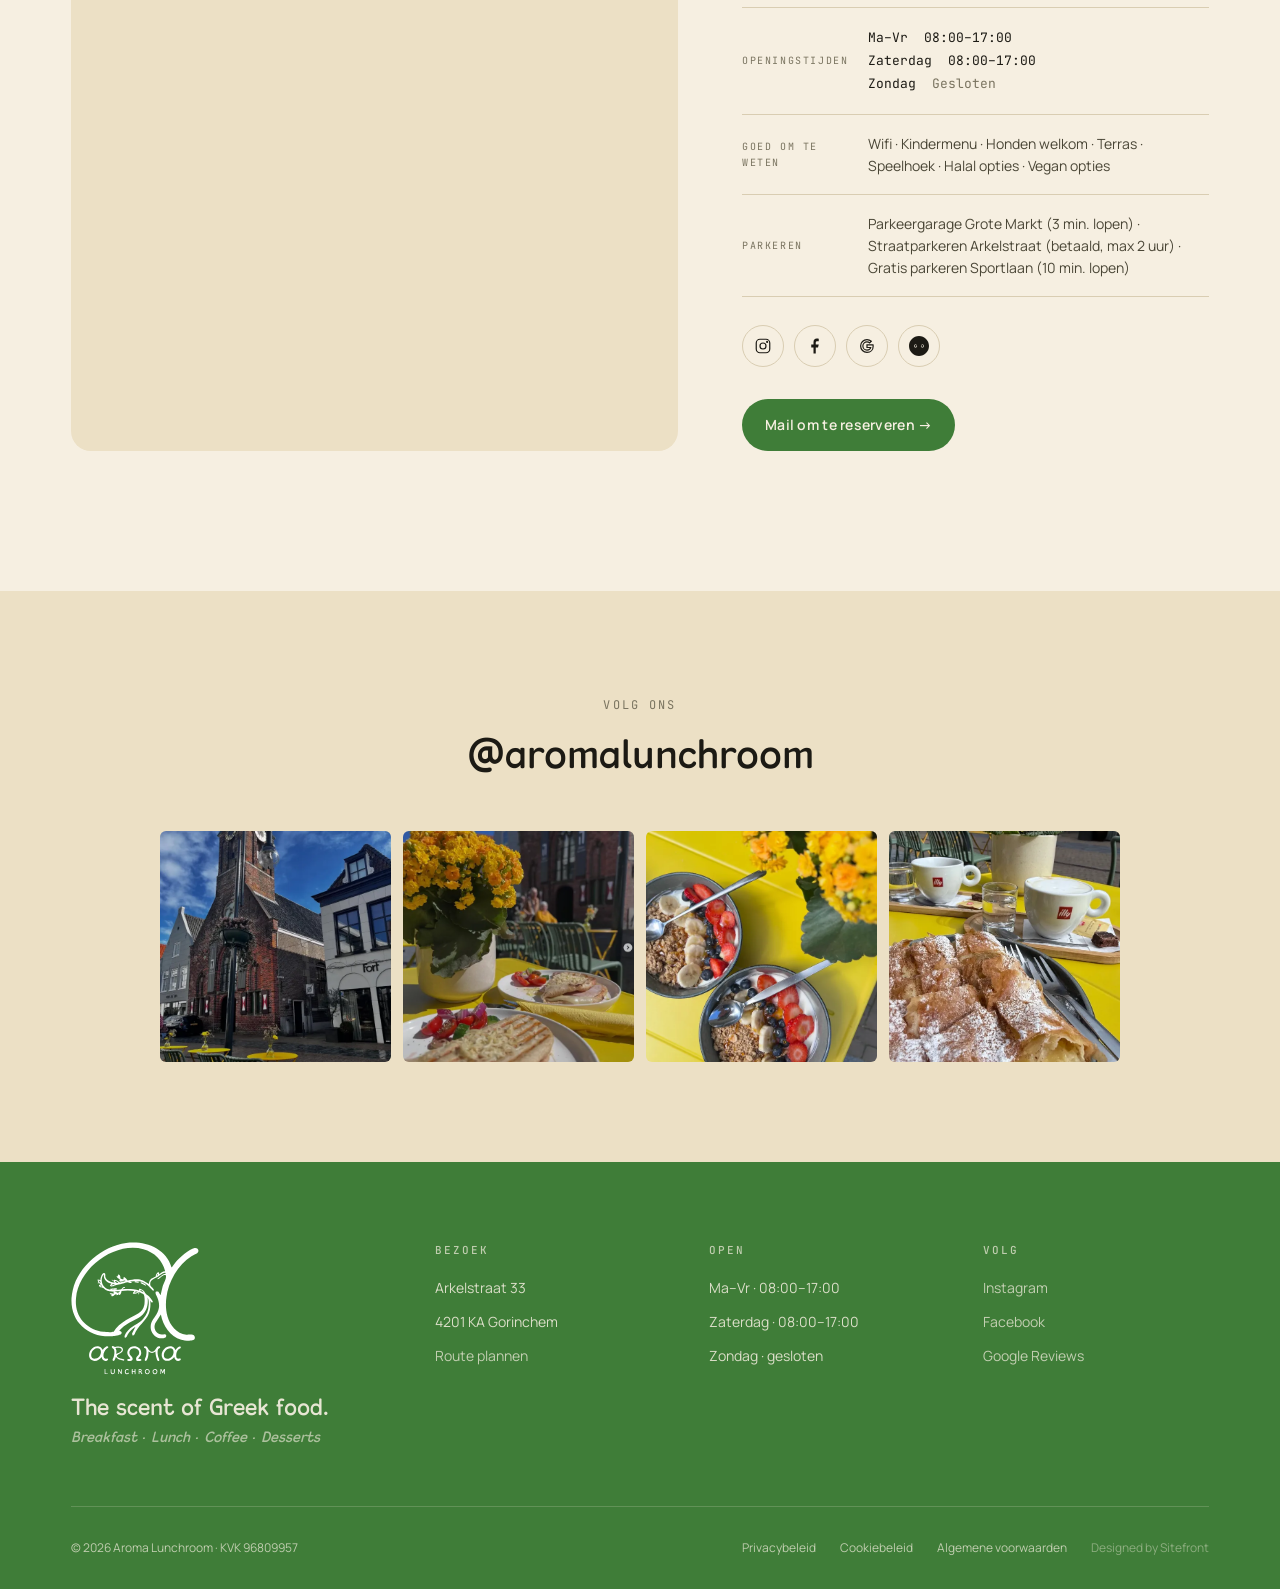
==== commit 9d776c65: "Alle em-dashes vervangen door passende leestekens Tijden nu met en-dash (08:00–17:00), paginatitels " ====
--- a/index.html
+++ b/index.html
@@ -3,7 +3,7 @@
 <head>
 <meta charset="utf-8" />
 <meta name="viewport" content="width=device-width, initial-scale=1" />
-<title>Aroma Lunchroom — Hartje Gorcum</title>
+<title>Aroma Lunchroom | Hartje Gorcum</title>
 <link rel="icon" href="project/assets/favicon.ico" sizes="32x32" />
 <link rel="icon" href="project/assets/favicon-192.png" type="image/png" sizes="192x192" />
 <link rel="apple-touch-icon" href="project/assets/apple-touch-icon.png" />
@@ -689,7 +689,7 @@
   <div class="hero-media">
     <img
       src="project/uploads/hero-aroma37.webp"
-      alt="Aroma Lunchroom interieur — groene tafels, kunst aan de muur"
+      alt="Aroma Lunchroom interieur met groene tafels en kunst aan de muur"
       loading="eager"
     />
   </div>
@@ -698,7 +698,7 @@
       <span data-i18n-html="hero.tagline.html">De geur van<br>Griekenland in<br>Hartje Gorcum.</span>
       <span class="en">Coffee · Homemade food · Music</span>
     </h1>
-    <p class="hero-sub" data-i18n="hero.sub">Zelfgemaakt Grieks ontbijt, verse lunch en koffie die je goed doet — elke dag met liefde klaargemaakt door Chrysa. Trek gewoon binnen.</p>
+    <p class="hero-sub" data-i18n="hero.sub">Zelfgemaakt Grieks ontbijt, verse lunch en koffie die je goed doet. Elke dag met liefde klaargemaakt door Chrysa. Trek gewoon binnen.</p>
     <div class="hero-cta-row">
       <a href="menu.html" class="btn btn-primary" data-i18n="hero.cta">Menu bekijken →</a>
     </div>
@@ -707,7 +707,7 @@
     <div class="hero-meta">
       <div class="hero-meta-item">
         <span class="label" data-i18n="hero.label.open">Geopend</span>
-        <span class="val">Ma–Za · 08:00 — 17:00</span>
+        <span class="val">Ma–Za · 08:00–17:00</span>
       </div>
       <div class="hero-meta-item">
         <span class="label" data-i18n="hero.label.address">Adres</span>
@@ -746,10 +746,10 @@
           <span data-i18n="over.p1">Aroma is de nieuwe ontbijt-, koffie- en lunchspot van Chrysa. Geboren in Griekenland, inmiddels vijf jaar in Nederland en nu samen met haar partner en twee dochters neergestreken in onze binnenstad.</span>
         </p>
         <p>
-          <span data-i18n="over.p2">Chrysa werkt zoveel mogelijk met Griekse ingrediënten: extra vierge olijfolie uit eigen productie, honing, yoghurt, Griekse kazen en nog veel meer. Op de kaart staan vegetarische en vegan opties, halal keuzes en genoeg lekkers voor kinderen. De zaak is kind- én hondvriendelijk — kom gerust met het hele gezin langs!</span>
+          <span data-i18n="over.p2">Chrysa werkt zoveel mogelijk met Griekse ingrediënten: extra vierge olijfolie uit eigen productie, honing, yoghurt, Griekse kazen en nog veel meer. Op de kaart staan vegetarische en vegan opties, halal keuzes en genoeg lekkers voor kinderen. De zaak is kind- én hondvriendelijk, dus kom gerust met het hele gezin langs!</span>
         </p>
         <div class="over-signature">
-          <span>— Chrysa</span>
+          <span>Chrysa</span>
           <span class="name-label" data-i18n="over.founder">Eigenaar · Founder</span>
         </div>
         <div class="hours" id="hours-grid">
@@ -769,7 +769,7 @@
         <h2 style="margin-top:14px" data-i18n-html="menu.h2.html">Zes favorieten,<br>elke ochtend vers gemaakt.</h2>
       </div>
       <p class="lead">
-        <span data-i18n="menu.lead">Een kleine kaart, eerlijke prijzen en alles zelfgemaakt. Van ontbijt tot dessert — Grieks zoals het hoort.</span>
+        <span data-i18n="menu.lead">Een kleine kaart, eerlijke prijzen en alles zelfgemaakt. Van ontbijt tot dessert, Grieks zoals het hoort.</span>
       </p>
     </div>
     <div class="menu-grid">
@@ -829,7 +829,7 @@
             <h3 class="menu-card-title">Spanakopita</h3>
             <span class="menu-card-price">&euro;&nbsp;4,00</span>
           </div>
-          <p class="menu-card-desc" data-i18n="card.spanakopita.desc">Bladerdeeg met spinazievulling — zoals oma het maakte.</p>
+          <p class="menu-card-desc" data-i18n="card.spanakopita.desc">Bladerdeeg met spinazievulling, zoals oma het maakte.</p>
           <div class="menu-card-tags"><span class="menu-tag veg">Veg</span></div>
         </div>
       </article>
@@ -880,7 +880,7 @@
         <span class="eyebrow" data-i18n="gallery.eyebrow">Sfeer · Atmosphere</span>
         <h2 style="margin-top:8px" data-i18n="gallery.h2">Sfeer</h2>
         <p class="lead">
-          <span data-i18n="gallery.lead">Grieks eten is een viering van het leven. Verse ingrediënten, echte gastvrijheid en gerechten die met liefde worden bereid — elke dag opnieuw. Wij maken het grootste deel van ons aanbod zelf, met de beste Griekse producten. Trek gewoon binnen en voel je welkom.</span>
+          <span data-i18n="gallery.lead">Grieks eten is een viering van het leven. Verse ingrediënten, echte gastvrijheid en gerechten die met liefde worden bereid, elke dag opnieuw. Wij maken het grootste deel van ons aanbod zelf, met de beste Griekse producten. Trek gewoon binnen en voel je welkom.</span>
         </p>
       </div>
       <div class="gallery-grid">
@@ -916,7 +916,7 @@
     <div class="section-head">
       <div>
         <span class="eyebrow" data-i18n="reviews.eyebrow">Wat gasten zeggen</span>
-        <h2 style="margin-top:14px" data-i18n-html="reviews.h2.html">★ 5,0 op Google.<br><span style="color:var(--ink-3);font-size:0.6em">33 reviews — en groeiende.</span></h2>
+        <h2 style="margin-top:14px" data-i18n-html="reviews.h2.html">★ 5,0 op Google.<br><span style="color:var(--ink-3);font-size:0.6em">33 reviews, en groeiende.</span></h2>
       </div>
       <p class="lead" data-i18n="reviews.lead">Echte reacties van gasten die langs zijn geweest. Kom je ook proeven?</p>
     </div>
@@ -980,7 +980,7 @@
 
         <article class="review-card">
           <div class="review-stars" aria-label="5 sterren">★★★★★</div>
-          <p class="review-quote">Lekker doen! Heerlijke echte Illy koffie ook. Neem vooral iets lekkers bij de koffie — vers en vriendelijk.</p>
+          <p class="review-quote">Lekker doen! Heerlijke echte Illy koffie ook. Neem vooral iets lekkers bij de koffie, vers en vriendelijk.</p>
           <div class="review-foot">
             <span class="review-name">Astrid Kemp - van Rijn</span>
             <span class="review-meta">Google · 3 maanden geleden</span>
@@ -1060,7 +1060,7 @@
         <h2 style="margin-top:14px" data-i18n="loc.h2">Plan je bezoek.</h2>
       </div>
       <p class="lead">
-        <span data-i18n="loc.lead">We zitten in de Arkelstraat — een steenworp van het centrum van Gorinchem. Parkeren in de buurt, terras voor de deur.</span>
+        <span data-i18n="loc.lead">We zitten in de Arkelstraat, een steenworp van het centrum van Gorinchem. Parkeren in de buurt, terras voor de deur.</span>
       </p>
     </div>
     <div class="location-grid">
@@ -1095,8 +1095,8 @@
           <div class="contact-row">
             <span class="contact-label" data-i18n="loc.label.hours">Openingstijden</span>
             <span class="contact-val hours-mini">
-              Ma–Vr&nbsp;&nbsp;08:00 — 17:00<br>
-              Zaterdag&nbsp;&nbsp;08:00 — 17:00<br>
+              Ma–Vr&nbsp;&nbsp;08:00–17:00<br>
+              Zaterdag&nbsp;&nbsp;08:00–17:00<br>
               Zondag&nbsp;&nbsp;<span style="color:var(--ink-3)">Gesloten</span>
             </span>
           </div>
@@ -1247,15 +1247,15 @@
   }
 });
 
-// Hours grid — highlight today
+// Hours grid: highlight today
 (function() {
   const HOURS = [
-    { day: "Maandag",    time: "08:00 — 17:00" },
-    { day: "Dinsdag",    time: "08:00 — 17:00" },
-    { day: "Woensdag",   time: "08:00 — 17:00" },
-    { day: "Donderdag",  time: "08:00 — 17:00" },
-    { day: "Vrijdag",    time: "08:00 — 17:00" },
-    { day: "Zaterdag",   time: "08:00 — 17:00" },
+    { day: "Maandag",    time: "08:00–17:00" },
+    { day: "Dinsdag",    time: "08:00–17:00" },
+    { day: "Woensdag",   time: "08:00–17:00" },
+    { day: "Donderdag",  time: "08:00–17:00" },
+    { day: "Vrijdag",    time: "08:00–17:00" },
+    { day: "Zaterdag",   time: "08:00–17:00" },
     { day: "Zondag",     time: "Gesloten", closed: true },
   ];
   const todayIdx = new Date().getDay(); // 0=Sun
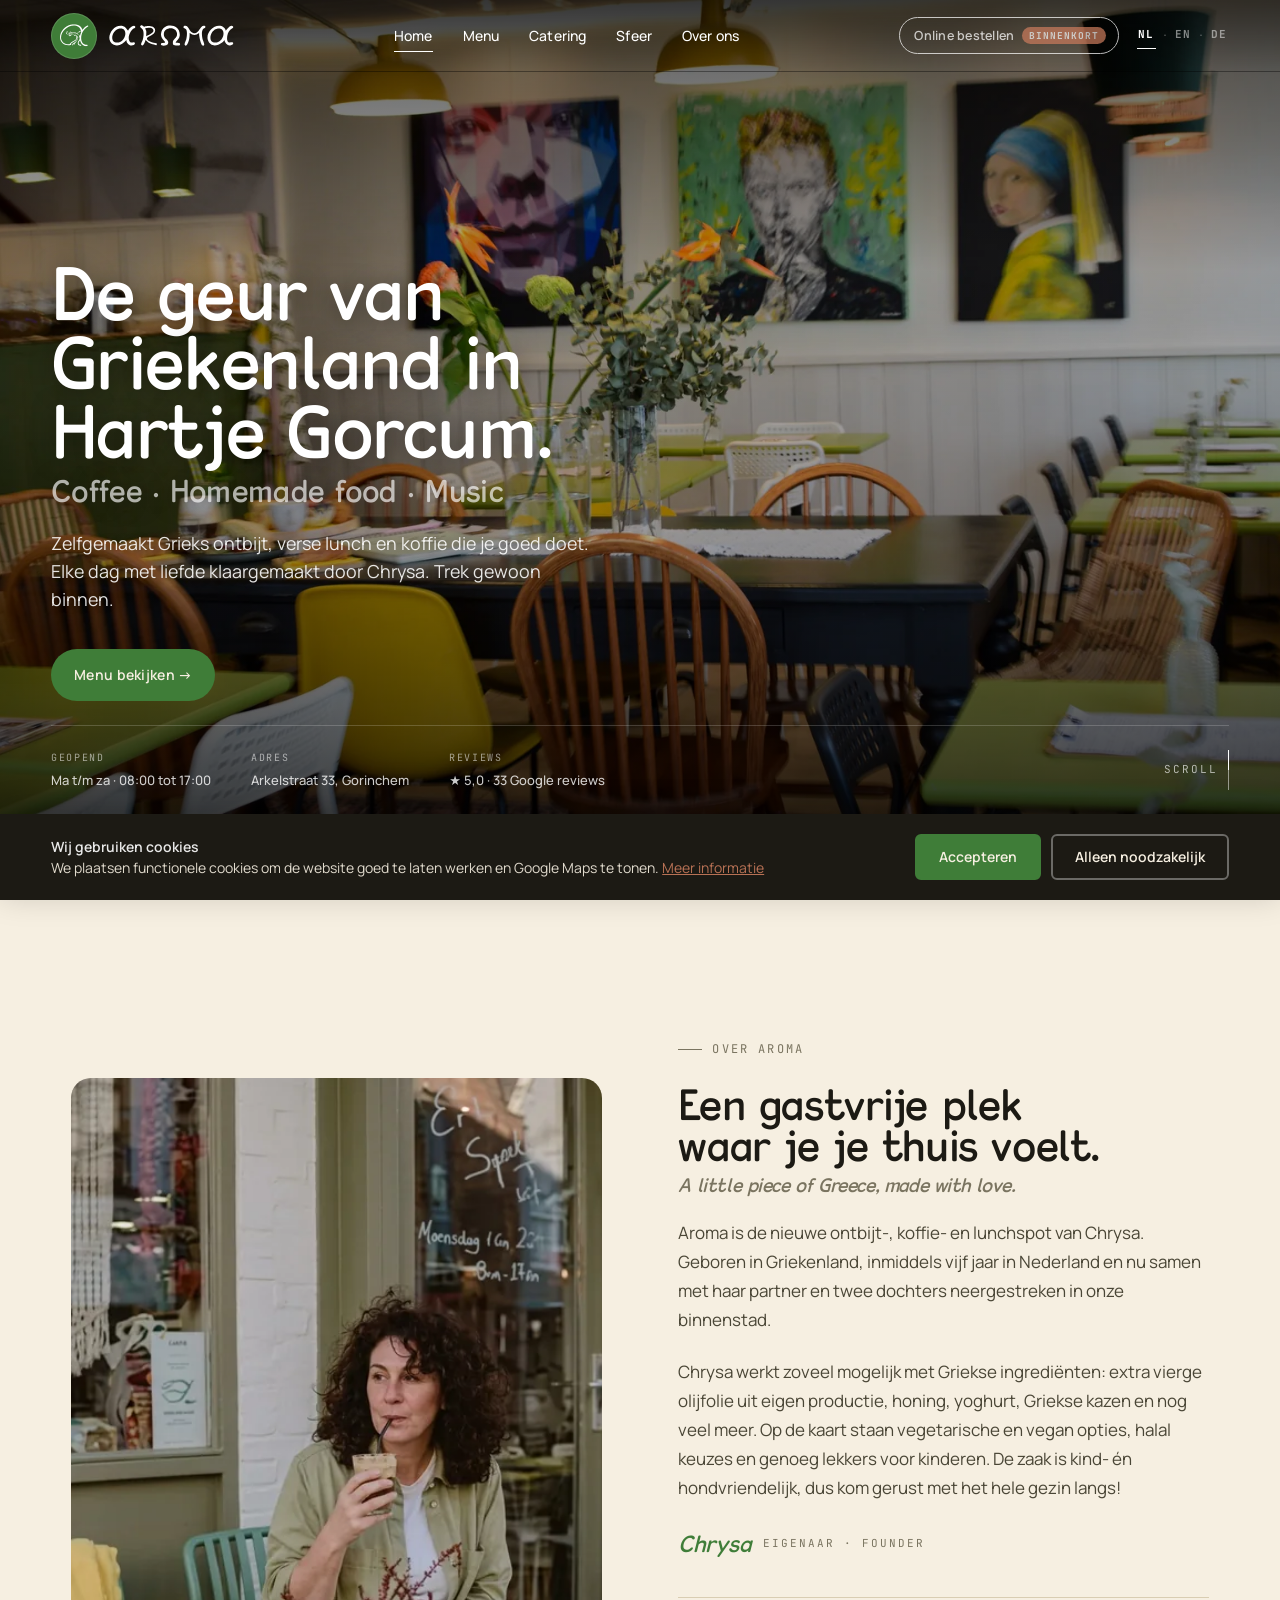
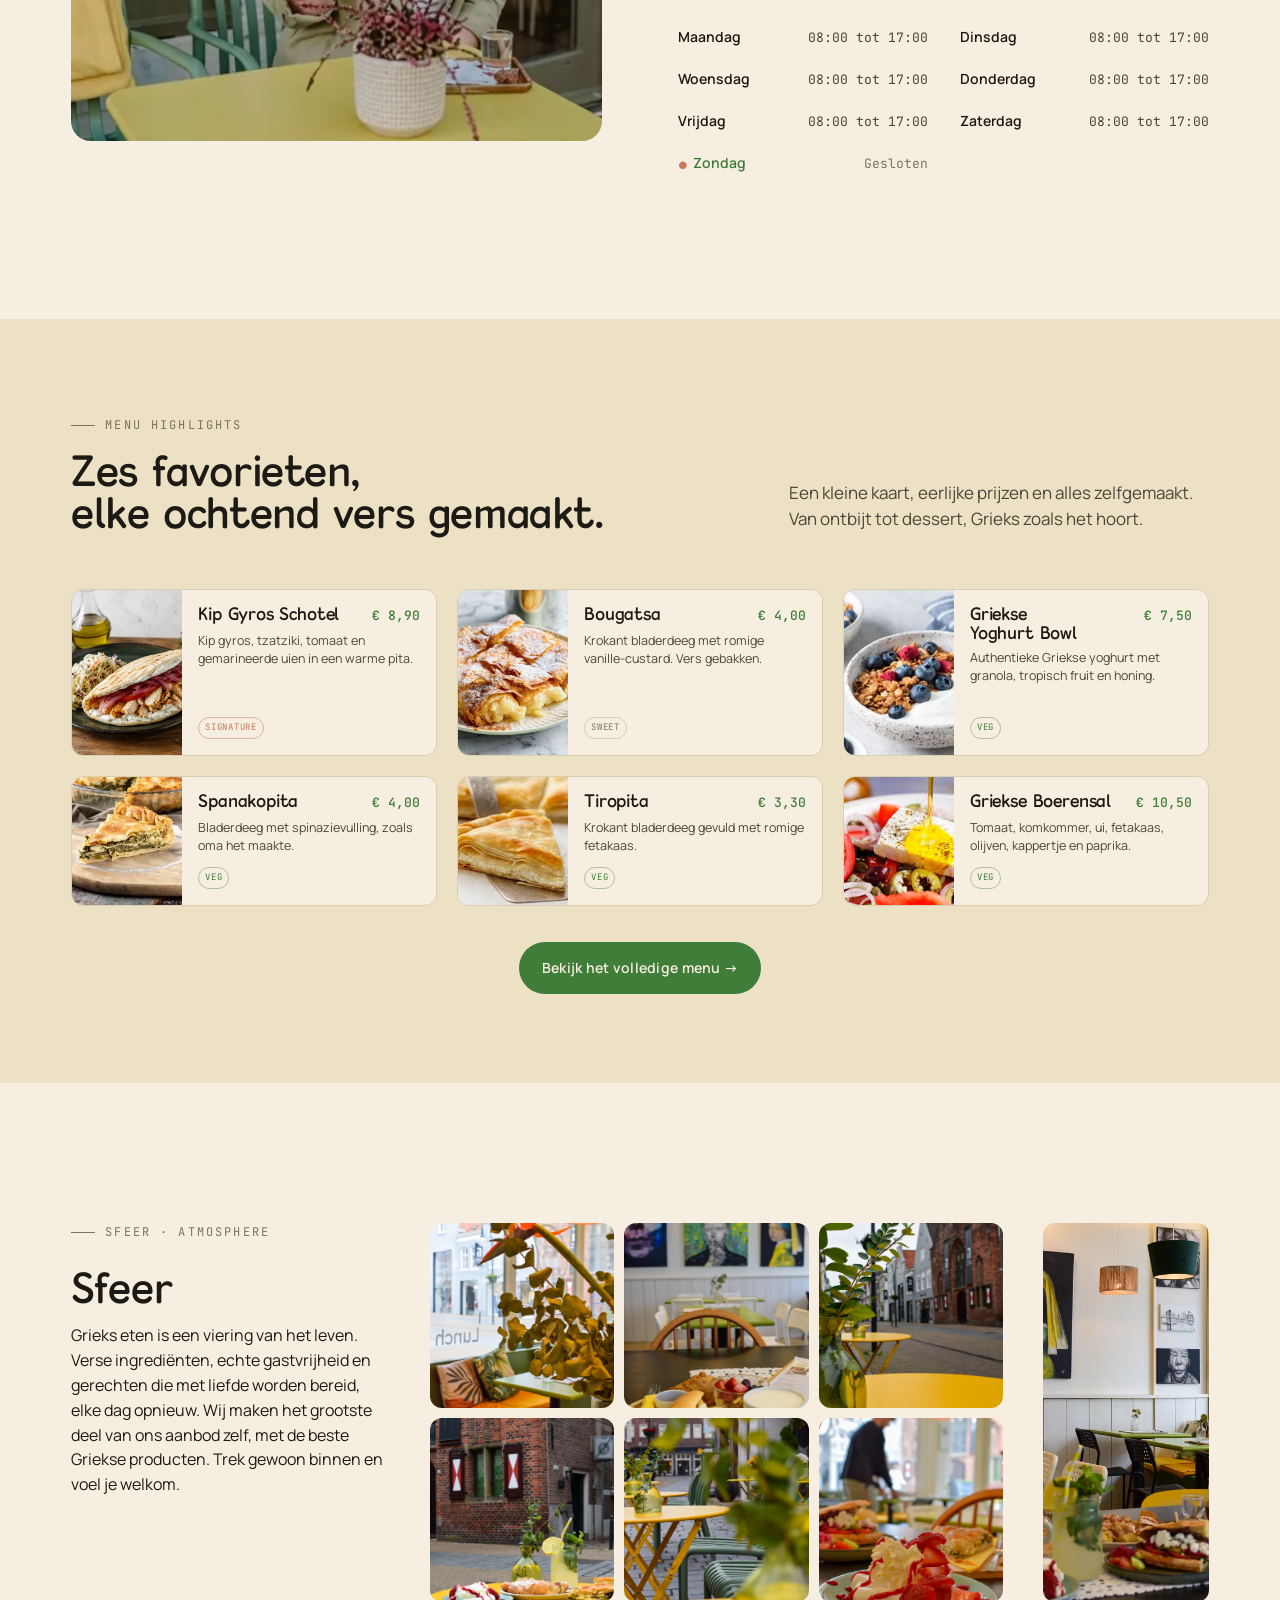
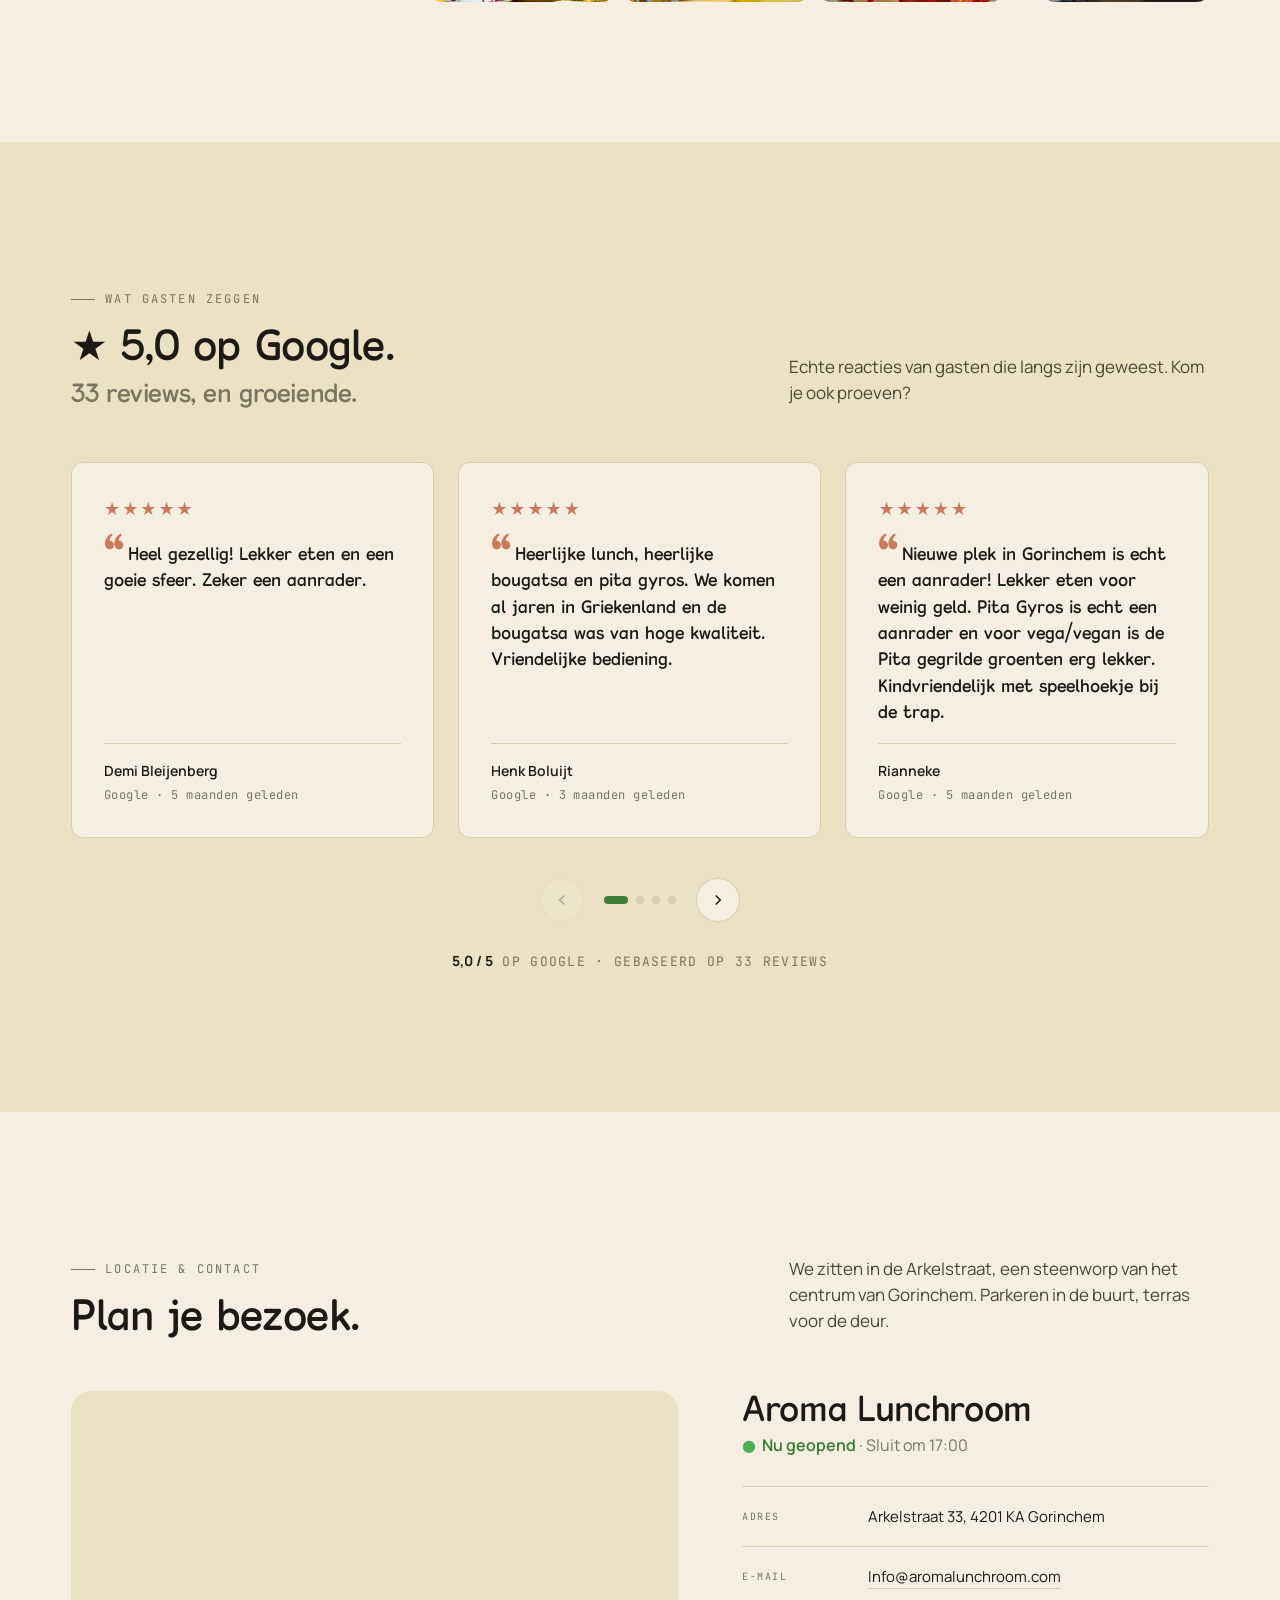
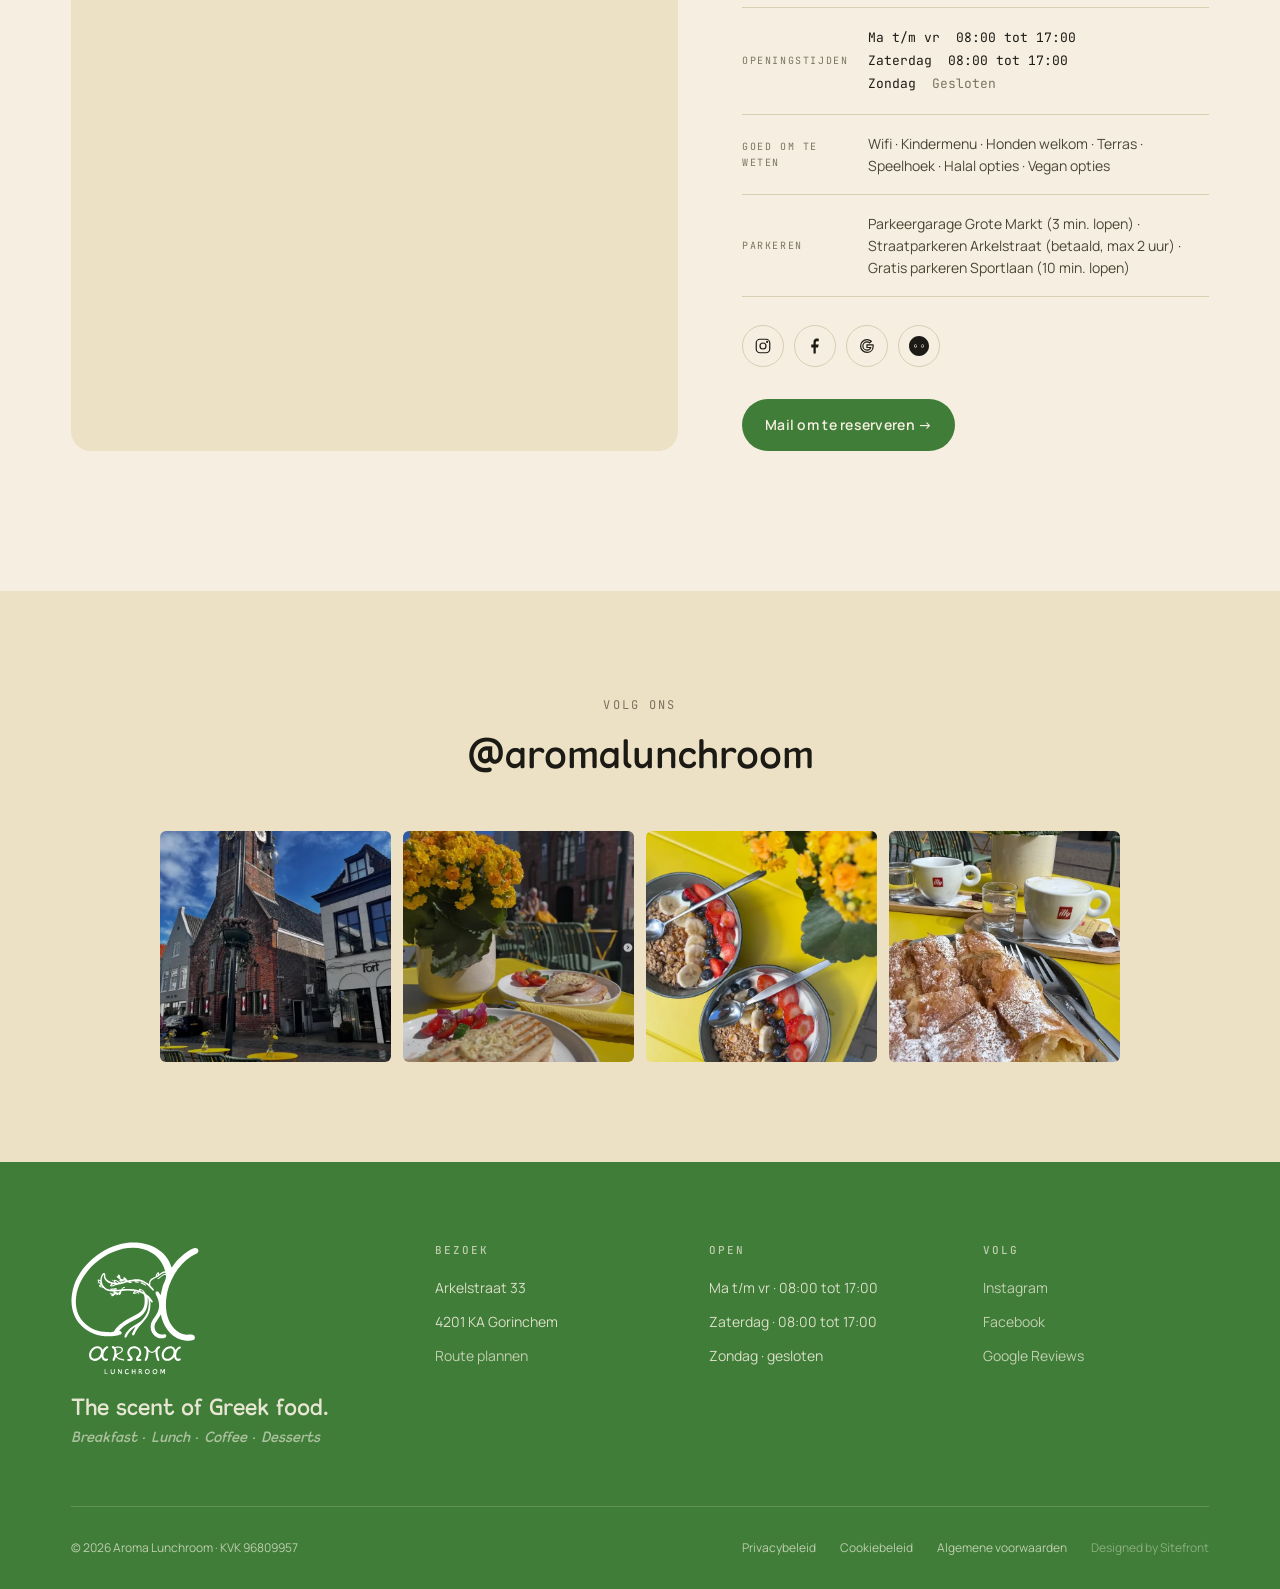
==== commit 5fcc83b1: "Ook alle en-dashes verwijderd uit tijden en dagen "Ma–Za · 08:00–17:00" is nu "Ma t/m za · 08:00 tot" ====
--- a/index.html
+++ b/index.html
@@ -7,7 +7,7 @@
 <link rel="icon" href="project/assets/favicon.ico" sizes="32x32" />
 <link rel="icon" href="project/assets/favicon-192.png" type="image/png" sizes="192x192" />
 <link rel="apple-touch-icon" href="project/assets/apple-touch-icon.png" />
-<meta name="description" content="Zelfgemaakt Grieks ontbijt, verse lunch en specialty koffie in Gorinchem, elke dag vers bereid door Chrysa. Kom gewoon binnen. Open ma t/m za 08:00–17:00." />
+<meta name="description" content="Zelfgemaakt Grieks ontbijt, verse lunch en specialty koffie in Gorinchem, elke dag vers bereid door Chrysa. Kom gewoon binnen. Open ma t/m za 08:00 tot 17:00." />
 
 <link rel="preconnect" href="https://fonts.googleapis.com">
 <link rel="preconnect" href="https://fonts.gstatic.com" crossorigin>
@@ -707,7 +707,7 @@
     <div class="hero-meta">
       <div class="hero-meta-item">
         <span class="label" data-i18n="hero.label.open">Geopend</span>
-        <span class="val">Ma–Za · 08:00–17:00</span>
+        <span class="val">Ma t/m za · 08:00 tot 17:00</span>
       </div>
       <div class="hero-meta-item">
         <span class="label" data-i18n="hero.label.address">Adres</span>
@@ -1095,8 +1095,8 @@
           <div class="contact-row">
             <span class="contact-label" data-i18n="loc.label.hours">Openingstijden</span>
             <span class="contact-val hours-mini">
-              Ma–Vr&nbsp;&nbsp;08:00–17:00<br>
-              Zaterdag&nbsp;&nbsp;08:00–17:00<br>
+              Ma t/m vr&nbsp;&nbsp;08:00 tot 17:00<br>
+              Zaterdag&nbsp;&nbsp;08:00 tot 17:00<br>
               Zondag&nbsp;&nbsp;<span style="color:var(--ink-3)">Gesloten</span>
             </span>
           </div>
@@ -1191,8 +1191,8 @@
       <div class="footer-col">
         <h4>Open</h4>
         <ul>
-          <li>Ma–Vr · 08:00–17:00</li>
-          <li>Zaterdag · 08:00–17:00</li>
+          <li>Ma t/m vr · 08:00 tot 17:00</li>
+          <li>Zaterdag · 08:00 tot 17:00</li>
           <li>Zondag · gesloten</li>
         </ul>
       </div>
@@ -1250,12 +1250,12 @@
 // Hours grid: highlight today
 (function() {
   const HOURS = [
-    { day: "Maandag",    time: "08:00–17:00" },
-    { day: "Dinsdag",    time: "08:00–17:00" },
-    { day: "Woensdag",   time: "08:00–17:00" },
-    { day: "Donderdag",  time: "08:00–17:00" },
-    { day: "Vrijdag",    time: "08:00–17:00" },
-    { day: "Zaterdag",   time: "08:00–17:00" },
+    { day: "Maandag",    time: "08:00 tot 17:00" },
+    { day: "Dinsdag",    time: "08:00 tot 17:00" },
+    { day: "Woensdag",   time: "08:00 tot 17:00" },
+    { day: "Donderdag",  time: "08:00 tot 17:00" },
+    { day: "Vrijdag",    time: "08:00 tot 17:00" },
+    { day: "Zaterdag",   time: "08:00 tot 17:00" },
     { day: "Zondag",     time: "Gesloten", closed: true },
   ];
   const todayIdx = new Date().getDay(); // 0=Sun
